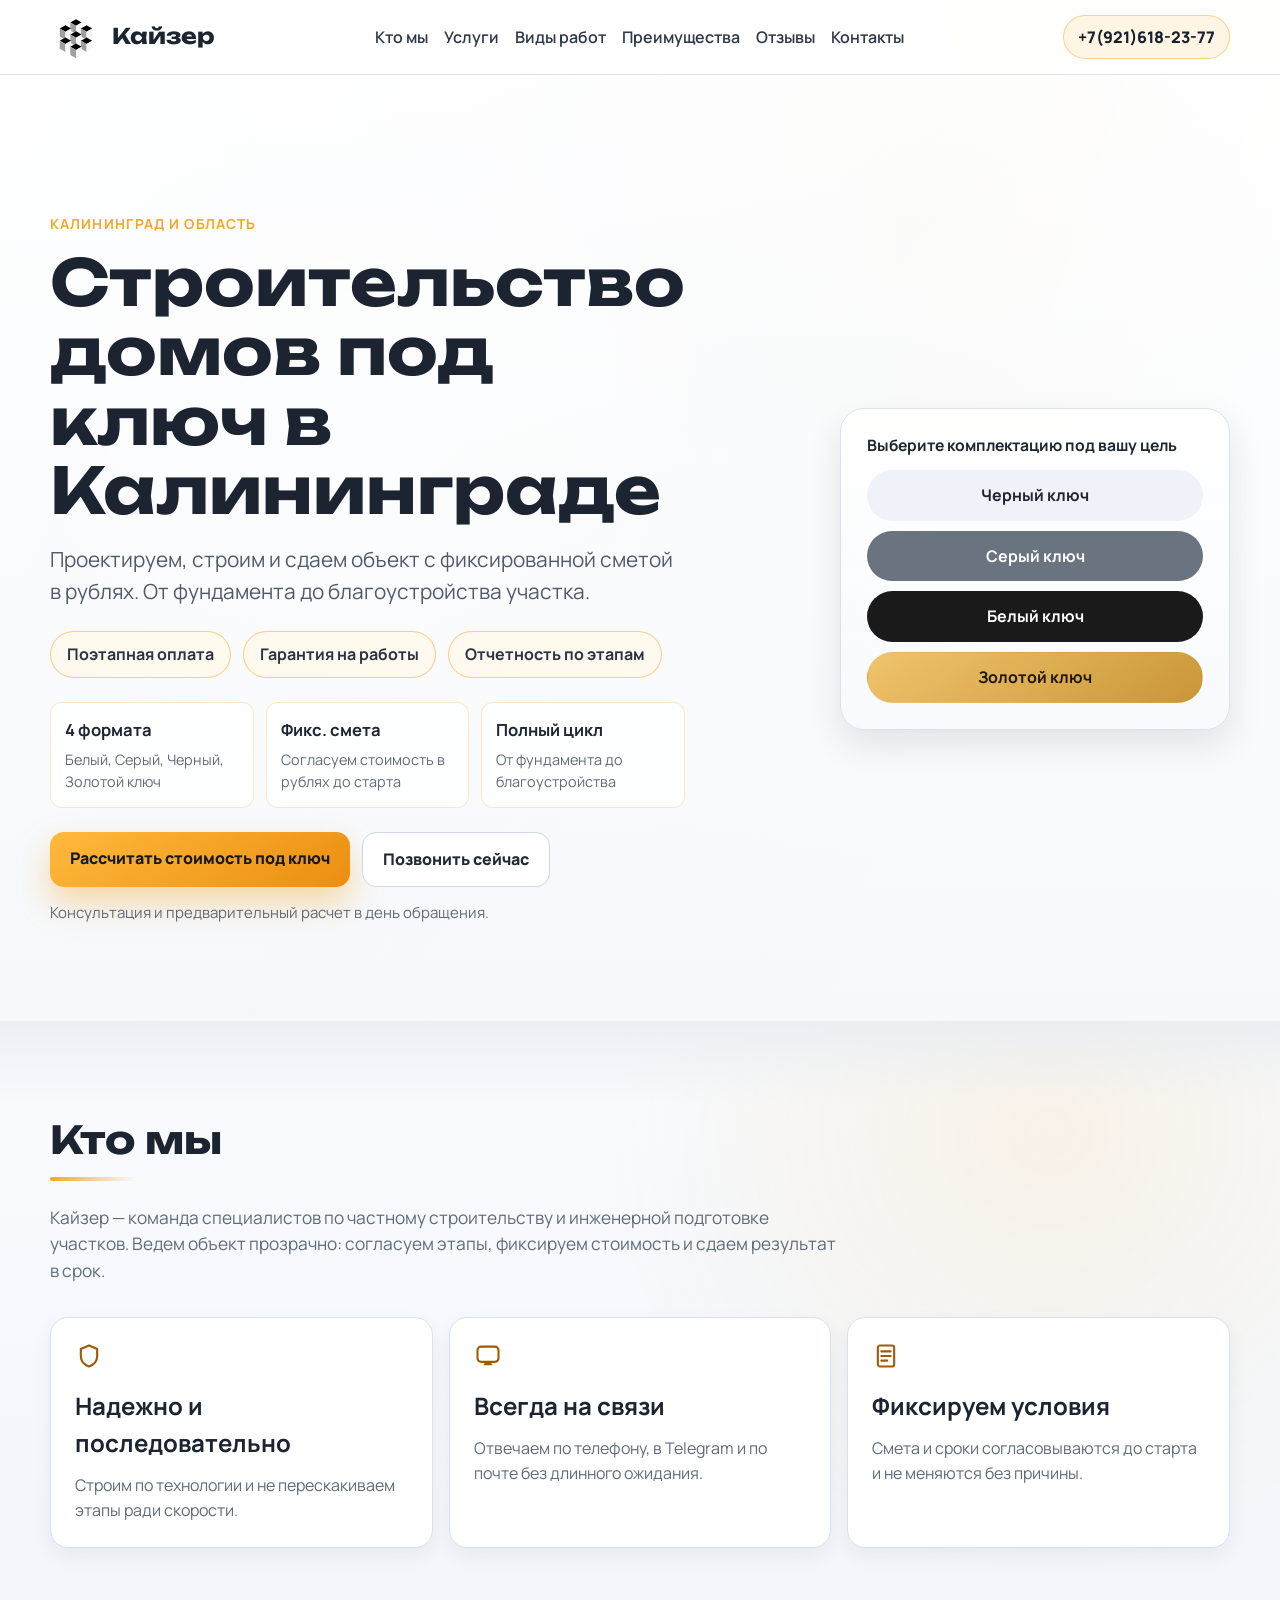
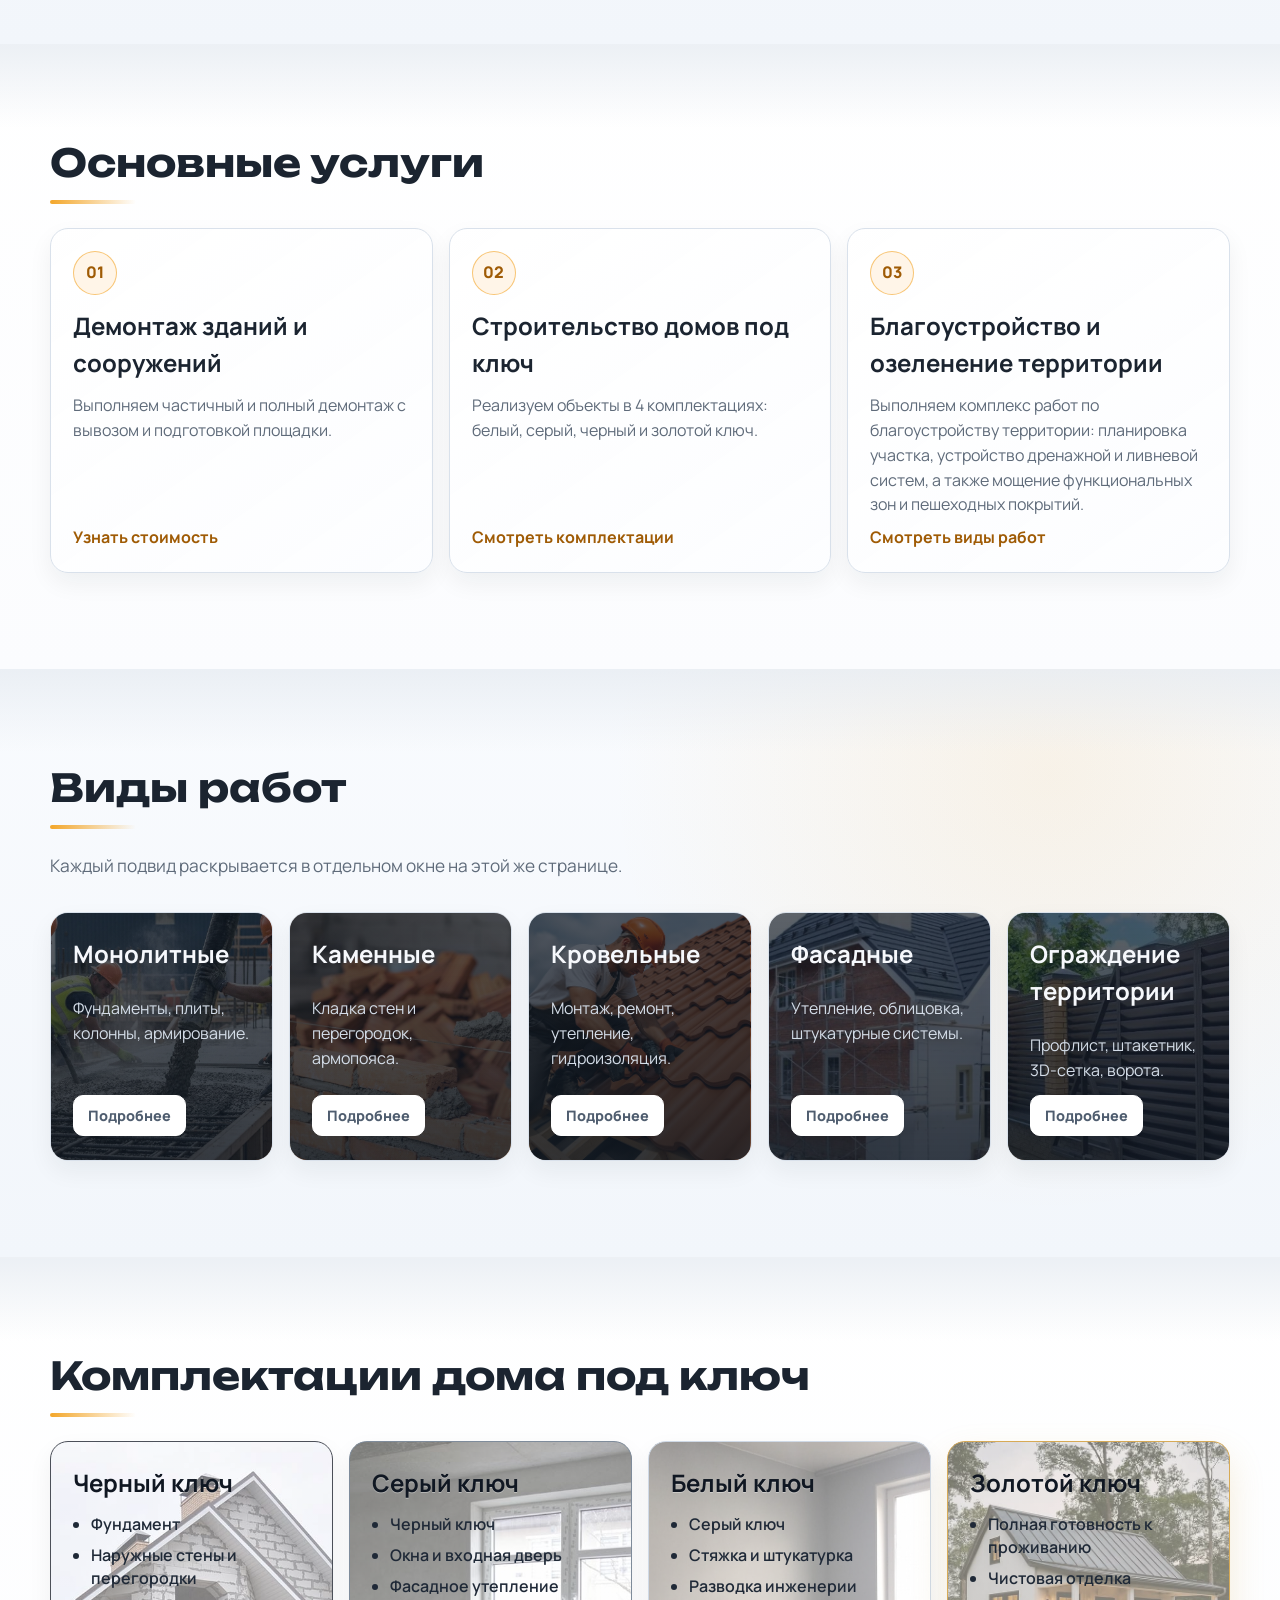
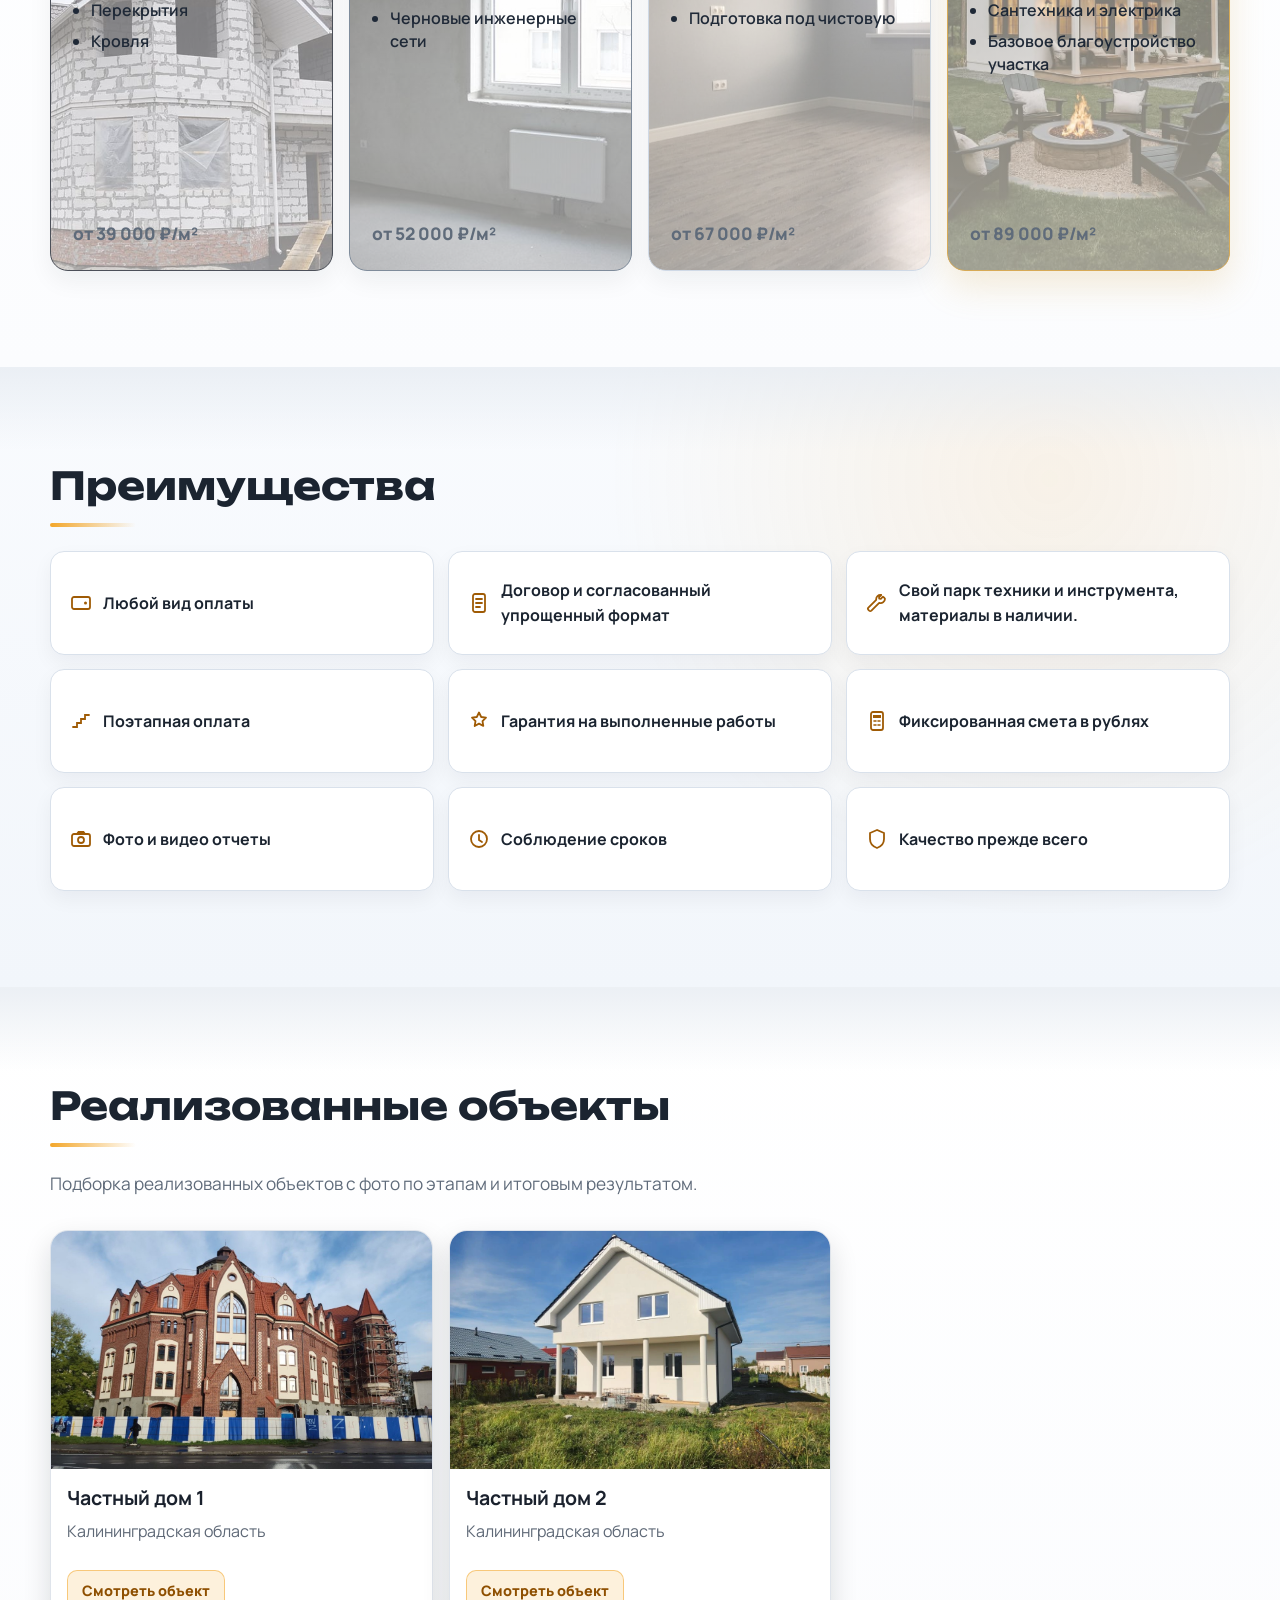
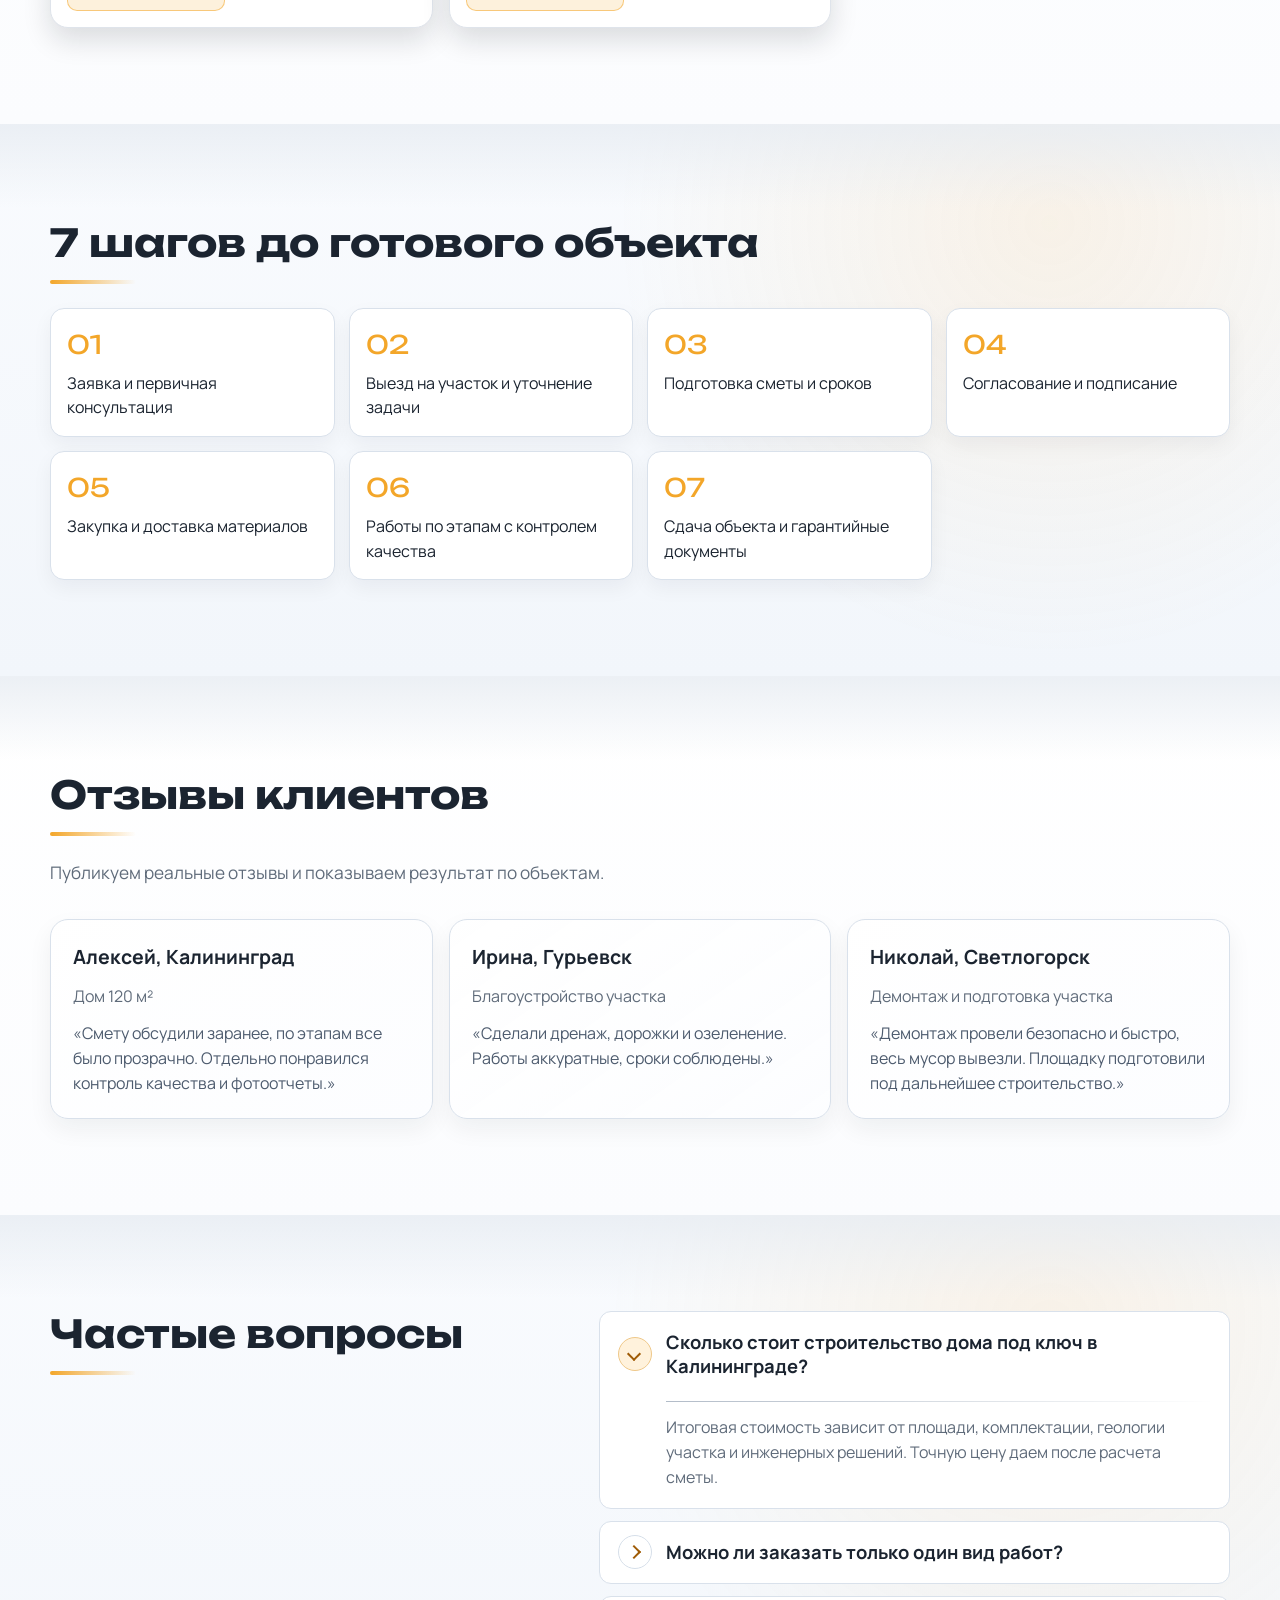
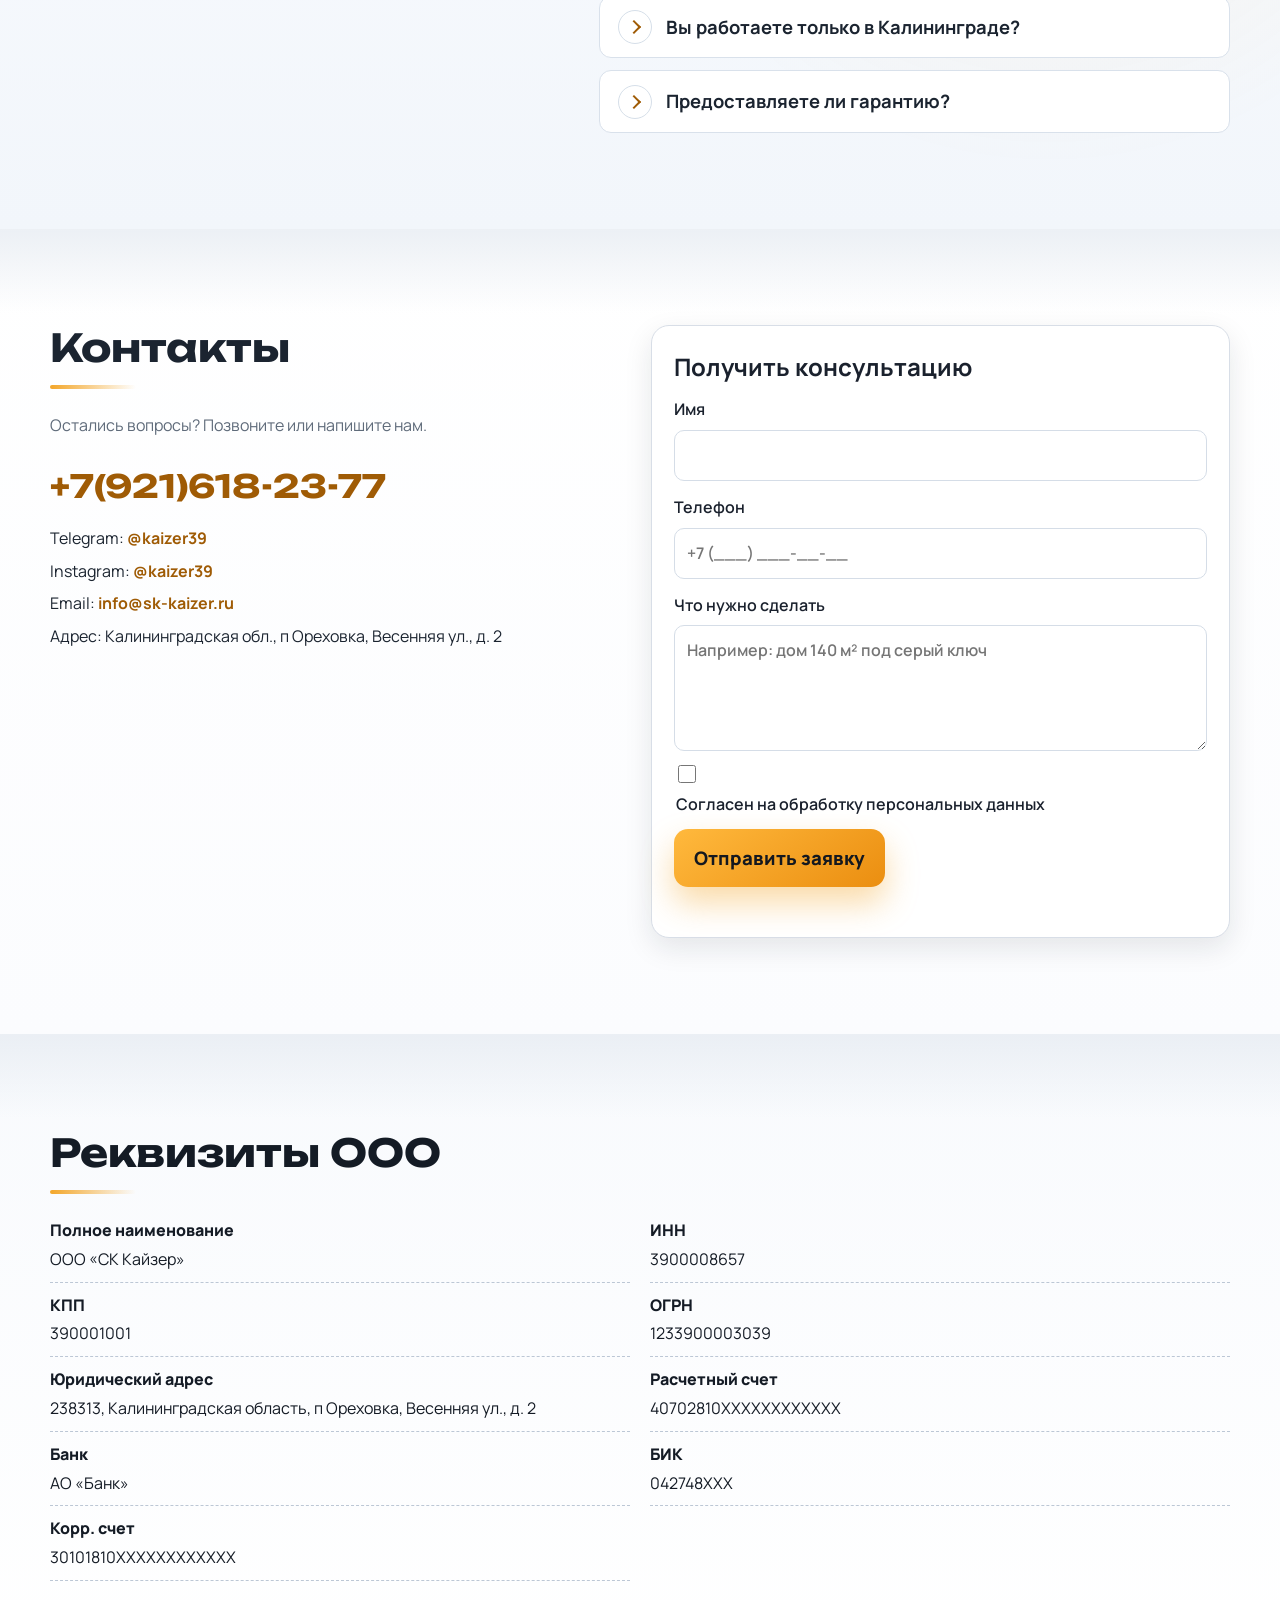
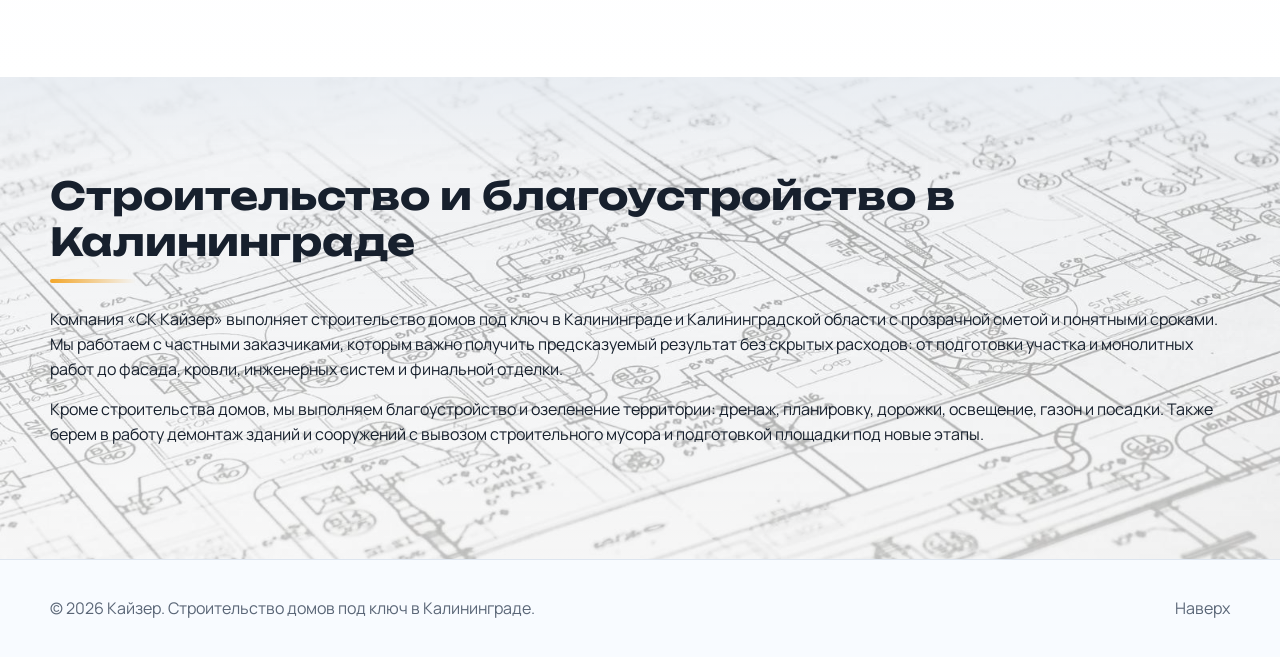
==== index.html @ fa73adfb "add yandex metric" ====
<!doctype html>
<html lang="ru">
  <head>
    <meta charset="UTF-8" />
    <meta name="viewport" content="width=device-width, initial-scale=1.0" />
    <title>Строительство домов под ключ в Калининграде | Кайзер</title>
    <meta
      name="description"
      content="Строим дома под ключ, выполняем благоустройство и демонтаж в Калининграде и области. Фиксированная смета, поэтапная оплата, гарантия."
    />
    <meta name="robots" content="index, follow" />
    <link rel="canonical" href="https://sk-kaizer.ru/" />
    <meta property="og:type" content="website" />
    <meta
      property="og:title"
      content="Строительство домов под ключ в Калининграде | Кайзер"
    />
    <meta
      property="og:description"
      content="Проектирование, строительство, благоустройство и демонтаж. Работаем по Калининграду и области."
    />
    <meta property="og:url" content="https://sk-kaizer.ru/" />
    <meta property="og:locale" content="ru_RU" />
    <meta name="theme-color" content="#101319" />

    <link rel="preconnect" href="https://fonts.googleapis.com" />
    <link rel="preconnect" href="https://fonts.gstatic.com" crossorigin />
    <link
      href="https://fonts.googleapis.com/css2?family=Manrope:wght@400;500;600;700;800&family=Unbounded:wght@500;700&display=swap"
      rel="stylesheet"
    />

    <link rel="stylesheet" href="styles.css" />

    <script type="application/ld+json">
      {
        "@context": "https://schema.org",
        "@type": "LocalBusiness",
        "name": "ООО \"СК Кайзер\"",
        "legalName": "ООО \"СК Кайзер\"",
        "taxID": "3900008657",
        "url": "https://sk-kaizer.ru/",
        "image": "https://sk-kaizer.ru/og-image.jpg",
        "telephone": "+79216182377",
        "email": "info@sk-kaizer.ru",
        "address": {
          "@type": "PostalAddress",
          "postalCode": "238313",
          "addressLocality": "п Ореховка",
          "addressRegion": "Калининградская область",
          "streetAddress": "Весенняя ул., д. 2",
          "addressCountry": "RU"
        },
        "areaServed": ["Калининград", "Калининградская область"],
        "priceRange": "₽₽",
        "sameAs": ["https://t.me/kaizer39", "https://instagram.com/kaizer39"]
      }
    </script>

    <script type="application/ld+json">
      {
        "@context": "https://schema.org",
        "@type": "Service",
        "serviceType": "Строительство домов под ключ",
        "provider": {
          "@type": "Organization",
          "name": "ООО \"СК Кайзер\""
        },
        "areaServed": "Калининград"
      }
    </script>

    <script type="application/ld+json">
      {
        "@context": "https://schema.org",
        "@type": "FAQPage",
        "mainEntity": [
          {
            "@type": "Question",
            "name": "Сколько стоит строительство дома под ключ в Калининграде?",
            "acceptedAnswer": {
              "@type": "Answer",
              "text": "Итоговая стоимость зависит от площади, комплектации, геологии участка и инженерных решений. Точную цену даем после расчета сметы."
            }
          },
          {
            "@type": "Question",
            "name": "Можно ли заказать только один вид работ?",
            "acceptedAnswer": {
              "@type": "Answer",
              "text": "Да, выполняем как комплексные, так и отдельные работы: кровля, фасад, монолит, кладка, заборы, благоустройство и демонтаж."
            }
          },
          {
            "@type": "Question",
            "name": "Вы работаете только в Калининграде?",
            "acceptedAnswer": {
              "@type": "Answer",
              "text": "Работаем по Калининграду и всей Калининградской области."
            }
          },
          {
            "@type": "Question",
            "name": "Какая форма оплаты доступна?",
            "acceptedAnswer": {
              "@type": "Answer",
              "text": "Доступна поэтапная оплата и разные способы расчета по согласованию."
            }
          }
        ]
      }
    </script>
    <!-- Yandex.Metrika counter -->
    <script type="text/javascript">
      (function (m, e, t, r, i, k, a) {
        m[i] =
          m[i] ||
          function () {
            (m[i].a = m[i].a || []).push(arguments);
          };
        m[i].l = 1 * new Date();
        for (var j = 0; j < document.scripts.length; j++) {
          if (document.scripts[j].src === r) {
            return;
          }
        }
        ((k = e.createElement(t)),
          (a = e.getElementsByTagName(t)[0]),
          (k.async = 1),
          (k.src = r),
          a.parentNode.insertBefore(k, a));
      })(
        window,
        document,
        "script",
        "https://mc.yandex.ru/metrika/tag.js?id=109624124",
        "ym",
      );

      ym(109624124, "init", {
        ssr: true,
        webvisor: true,
        clickmap: true,
        ecommerce: "dataLayer",
        referrer: document.referrer,
        url: location.href,
        accurateTrackBounce: true,
        trackLinks: true,
      });
    </script>
    <noscript
      ><div>
        <img
          src="https://mc.yandex.ru/watch/109624124"
          style="position: absolute; left: -9999px"
          alt=""
        /></div
    ></noscript>
    <!-- /Yandex.Metrika counter -->
  </head>
  <body data-metrika-id="XXXXXXXX">
    <div id="top"></div>
    <a class="skip-link" href="#main">Перейти к контенту</a>

    <header class="header">
      <div class="container header__inner">
        <a href="#hero" class="brand" aria-label="Кайзер">
          <img
            class="brand__logo"
            src="assets/logo-sk-kaizer.svg"
            alt="Логотип СК Кайзер"
            width="52"
            height="52"
          />
          <span class="brand__text">Кайзер</span>
        </a>

        <button
          class="menu-toggle"
          aria-expanded="false"
          aria-controls="main-menu"
        >
          Меню
        </button>

        <nav class="nav" id="main-menu" aria-label="Основная навигация">
          <a href="#about">Кто мы</a>
          <a href="#services">Услуги</a>
          <a href="#work-types">Виды работ</a>
          <a href="#benefits">Преимущества</a>
          <a href="#reviews">Отзывы</a>
          <a href="#contacts">Контакты</a>
        </nav>

        <a class="header__phone" href="tel:+79216182377">+7(921)618-23-77</a>
      </div>
    </header>

    <main id="main">
      <section class="hero section" id="hero">
        <div class="hero__overlay"></div>
        <div class="container hero__inner">
          <div class="hero__content">
            <p class="eyebrow">Калининград и область</p>
            <h1>Строительство домов под ключ в Калининграде</h1>
            <p class="hero__lead">
              Проектируем, строим и сдаем объект с фиксированной сметой в
              рублях. От фундамента до благоустройства участка.
            </p>
            <ul class="hero__badges">
              <li>Поэтапная оплата</li>
              <li>Гарантия на работы</li>
              <li>Отчетность по этапам</li>
            </ul>
            <div class="hero__metrics" aria-label="Ключевые преимущества">
              <article class="hero__metric">
                <strong>4 формата</strong>
                <span>Белый, Серый, Черный, Золотой ключ</span>
              </article>
              <article class="hero__metric">
                <strong>Фикс. смета</strong>
                <span>Согласуем стоимость в рублях до старта</span>
              </article>
              <article class="hero__metric">
                <strong>Полный цикл</strong>
                <span>От фундамента до благоустройства</span>
              </article>
            </div>
            <div class="hero__cta">
              <a class="btn btn--primary" href="#contacts"
                >Рассчитать стоимость под ключ</a
              >
              <a class="btn btn--ghost" href="tel:+79216182377"
                >Позвонить сейчас</a
              >
            </div>
            <p class="hero__promise">
              Консультация и предварительный расчет в день обращения.
            </p>
          </div>

          <aside class="keychain" aria-label="Комплектации под ключ">
            <p class="keychain__title">Выберите комплектацию под вашу цель</p>
            <div class="keychain__keys">
              <a class="key key--white" href="#packages">Черный ключ</a>
              <a class="key key--gray" href="#packages">Серый ключ</a>
              <a class="key key--black" href="#packages">Белый ключ</a>
              <a class="key key--gold" href="#packages">Золотой ключ</a>
            </div>
          </aside>
        </div>
      </section>

      <section class="section section--dark" id="about">
        <div class="container">
          <h2>Кто мы</h2>
          <p class="section__lead">
            Кайзер — команда специалистов по частному строительству и инженерной
            подготовке участков. Ведем объект прозрачно: согласуем этапы,
            фиксируем стоимость и сдаем результат в срок.
          </p>
          <div class="trust-grid">
            <article class="trust-card">
              <img
                class="trust-icon"
                src="assets/icon-shield.svg"
                alt=""
                width="28"
                height="28"
              />
              <h3>Надежно и последовательно</h3>
              <p>
                Строим по технологии и не перескакиваем этапы ради скорости.
              </p>
            </article>
            <article class="trust-card">
              <img
                class="trust-icon"
                src="assets/icon-chat.svg"
                alt=""
                width="28"
                height="28"
              />
              <h3>Всегда на связи</h3>
              <p>
                Отвечаем по телефону, в Telegram и по почте без длинного
                ожидания.
              </p>
            </article>
            <article class="trust-card">
              <img
                class="trust-icon"
                src="assets/icon-doc.svg"
                alt=""
                width="28"
                height="28"
              />
              <h3>Фиксируем условия</h3>
              <p>
                Смета и сроки согласовываются до старта и не меняются без
                причины.
              </p>
            </article>
          </div>
        </div>
      </section>

      <section class="section" id="services">
        <div class="container">
          <h2>Основные услуги</h2>
          <div class="cards cards--3">
            <article
              class="card card--service"
              data-href="#contacts"
              role="link"
              tabindex="0"
            >
              <a
                class="service-icon"
                href="#contacts"
                aria-label="Перейти в контакты"
              >
                <span>01</span>
              </a>
              <h3>Демонтаж зданий и сооружений</h3>
              <p>
                Выполняем частичный и полный демонтаж с вывозом и подготовкой
                площадки.
              </p>
              <a class="text-link" href="#contacts">Узнать стоимость</a>
            </article>
            <article
              class="card card--service"
              data-href="#packages"
              role="link"
              tabindex="0"
            >
              <a
                class="service-icon"
                href="#packages"
                aria-label="Перейти к комплектациям"
              >
                <span>02</span>
              </a>
              <h3>Строительство домов под ключ</h3>
              <p>
                Реализуем объекты в 4 комплектациях: белый, серый, черный и
                золотой ключ.
              </p>
              <a class="text-link" href="#packages">Смотреть комплектации</a>
            </article>
            <article
              class="card card--service"
              data-href="#work-types"
              role="link"
              tabindex="0"
            >
              <a
                class="service-icon"
                href="#work-types"
                aria-label="Перейти к видам работ"
              >
                <span>03</span>
              </a>
              <h3>Благоустройство и озеленение территории</h3>
              <p>
                Выполняем комплекс работ по благоустройству территории:
                планировка участка, устройство дренажной и ливневой систем, а
                также мощение функциональных зон и пешеходных покрытий.
              </p>
              <a class="text-link" href="#work-types">Смотреть виды работ</a>
            </article>
          </div>
        </div>
      </section>

      <section class="section section--dark" id="work-types">
        <div class="container">
          <h2>Виды работ</h2>
          <p class="section__lead">
            Каждый подвид раскрывается в отдельном окне на этой же странице.
          </p>

          <div class="cards cards--5">
            <article
              class="card card--work card--work-monolith"
              data-modal-target="modal-monolith"
              role="button"
              tabindex="0"
            >
              <h3>Монолитные</h3>
              <p>Фундаменты, плиты, колонны, армирование.</p>
              <button class="btn btn--small">Подробнее</button>
            </article>

            <article
              class="card card--work card--work-masonry"
              data-modal-target="modal-masonry"
              role="button"
              tabindex="0"
            >
              <h3>Каменные</h3>
              <p>Кладка стен и перегородок, армопояса.</p>
              <button class="btn btn--small">Подробнее</button>
            </article>

            <article
              class="card card--work card--work-roof"
              data-modal-target="modal-roof"
              role="button"
              tabindex="0"
            >
              <h3>Кровельные</h3>
              <p>Монтаж, ремонт, утепление, гидроизоляция.</p>
              <button class="btn btn--small">Подробнее</button>
            </article>

            <article
              class="card card--work card--work-facade"
              data-modal-target="modal-facade"
              role="button"
              tabindex="0"
            >
              <h3>Фасадные</h3>
              <p>Утепление, облицовка, штукатурные системы.</p>
              <button class="btn btn--small">Подробнее</button>
            </article>

            <article
              class="card card--work card--work-fences"
              data-modal-target="modal-fences"
              role="button"
              tabindex="0"
            >
              <h3>Ограждение территории</h3>
              <p>Профлист, штакетник, 3D-сетка, ворота.</p>
              <button class="btn btn--small">Подробнее</button>
            </article>
          </div>
        </div>
      </section>

      <section class="section" id="packages">
        <div class="container">
          <h2>Комплектации дома под ключ</h2>
          <div class="cards cards--4">
            <article class="card package package--black" id="package-black">
              <h3>Черный ключ</h3>
              <ul>
                <li>Фундамент</li>
                <li>Наружные стены и перегородки</li>
                <li>Перекрытия</li>
                <li>Кровля</li>
              </ul>
              <p class="price">от 39 000 ₽/м²</p>
            </article>

            <article class="card package package--gray" id="package-gray">
              <h3>Серый ключ</h3>
              <ul>
                <li>Черный ключ</li>
                <li>Окна и входная дверь</li>
                <li>Фасадное утепление</li>
                <li>Черновые инженерные сети</li>
              </ul>
              <p class="price">от 52 000 ₽/м²</p>
            </article>

            <article class="card package package--white" id="package-white">
              <h3>Белый ключ</h3>
              <ul>
                <li>Серый ключ</li>
                <li>Стяжка и штукатурка</li>
                <li>Разводка инженерии</li>
                <li>Подготовка под чистовую</li>
              </ul>
              <p class="price">от 67 000 ₽/м²</p>
            </article>

            <article class="card package package--gold" id="package-gold">
              <h3>Золотой ключ</h3>
              <ul>
                <li>Полная готовность к проживанию</li>
                <li>Чистовая отделка</li>
                <li>Сантехника и электрика</li>
                <li>Базовое благоустройство участка</li>
              </ul>
              <p class="price">от 89 000 ₽/м²</p>
            </article>
          </div>
        </div>
      </section>

      <section class="section section--dark" id="benefits">
        <div class="container">
          <h2>Преимущества</h2>
          <div class="benefits-grid">
            <article class="benefit benefit--lg">
              <img
                class="benefit__icon"
                src="assets/icon-wallet.svg"
                alt=""
                width="24"
                height="24"
              />
              <span>Любой вид оплаты</span>
            </article>
            <article class="benefit benefit--md">
              <img
                class="benefit__icon"
                src="assets/icon-contract.svg"
                alt=""
                width="24"
                height="24"
              />
              <span>Договор и согласованный упрощенный формат</span>
            </article>
            <article class="benefit">
              <img
                class="benefit__icon"
                src="assets/icon-tools.svg"
                alt=""
                width="24"
                height="24"
              />
              <span>Свой парк техники и инструмента, материалы в наличии.</span>
            </article>
            <article class="benefit">
              <img
                class="benefit__icon"
                src="assets/icon-steps.svg"
                alt=""
                width="24"
                height="24"
              />
              <span>Поэтапная оплата</span>
            </article>
            <article class="benefit benefit--lg">
              <img
                class="benefit__icon"
                src="assets/icon-quality.svg"
                alt=""
                width="24"
                height="24"
              />
              <span>Гарантия на выполненные работы</span>
            </article>
            <article class="benefit benefit--md">
              <img
                class="benefit__icon"
                src="assets/icon-calc.svg"
                alt=""
                width="24"
                height="24"
              />
              <span>Фиксированная смета в рублях</span>
            </article>
            <article class="benefit">
              <img
                class="benefit__icon"
                src="assets/icon-camera.svg"
                alt=""
                width="24"
                height="24"
              />
              <span>Фото и видео отчеты</span>
            </article>
            <article class="benefit">
              <img
                class="benefit__icon"
                src="assets/icon-clock.svg"
                alt=""
                width="24"
                height="24"
              />
              <span>Соблюдение сроков</span>
            </article>
            <article class="benefit">
              <img
                class="benefit__icon"
                src="assets/icon-shield.svg"
                alt=""
                width="24"
                height="24"
              />
              <span>Качество прежде всего</span>
            </article>
          </div>
        </div>
      </section>

      <section class="section" id="portfolio">
        <div class="container">
          <h2>Реализованные объекты</h2>
          <p class="section__lead">
            Подборка реализованных объектов с фото по этапам и итоговым
            результатом.
          </p>
          <div class="portfolio-grid" id="portfolio-list">
            <article
              class="portfolio-card"
              role="button"
              tabindex="0"
              data-project-id="1"
              data-modal-target="modal-project"
              aria-label="Открыть объект Частный дом 1"
            >
              <img
                class="portfolio-card__img"
                src="assets/photos/examples/1/main.jpg"
                alt="Частный дом 1, главное фото"
                loading="lazy"
              />
              <h3>Частный дом 1</h3>
              <p>Калининградская область</p>
              <button
                class="btn btn--small"
                type="button"
                data-modal-target="modal-project"
              >
                Смотреть объект
              </button>
            </article>
            <article
              class="portfolio-card"
              role="button"
              tabindex="0"
              data-project-id="2"
              data-modal-target="modal-project"
              aria-label="Открыть объект Частный дом 2"
            >
              <img
                class="portfolio-card__img"
                src="assets/photos/examples/2/main.jpg"
                alt="Частный дом 2, главное фото"
                loading="lazy"
              />
              <h3>Частный дом 2</h3>
              <p>Калининградская область</p>
              <button
                class="btn btn--small"
                type="button"
                data-modal-target="modal-project"
              >
                Смотреть объект
              </button>
            </article>
          </div>
        </div>
      </section>

      <section class="section section--dark" id="steps">
        <div class="container">
          <h2>7 шагов до готового объекта</h2>
          <div class="steps-grid">
            <article>
              <span>01</span>
              <p>Заявка и первичная консультация</p>
            </article>
            <article>
              <span>02</span>
              <p>Выезд на участок и уточнение задачи</p>
            </article>
            <article>
              <span>03</span>
              <p>Подготовка сметы и сроков</p>
            </article>
            <article>
              <span>04</span>
              <p>Согласование и подписание</p>
            </article>
            <article>
              <span>05</span>
              <p>Закупка и доставка материалов</p>
            </article>
            <article>
              <span>06</span>
              <p>Работы по этапам с контролем качества</p>
            </article>
            <article>
              <span>07</span>
              <p>Сдача объекта и гарантийные документы</p>
            </article>
          </div>
        </div>
      </section>

      <section class="section" id="reviews">
        <div class="container">
          <h2>Отзывы клиентов</h2>
          <p class="section__lead">
            Публикуем реальные отзывы и показываем результат по объектам.
          </p>
          <div class="cards cards--3">
            <article class="card review">
              <h3>Алексей, Калининград</h3>
              <p>Дом 120 м²</p>
              <p>
                «Смету обсудили заранее, по этапам все было прозрачно. Отдельно
                понравился контроль качества и фотоотчеты.»
              </p>
            </article>
            <article class="card review">
              <h3>Ирина, Гурьевск</h3>
              <p>Благоустройство участка</p>
              <p>
                «Сделали дренаж, дорожки и озеленение. Работы аккуратные, сроки
                соблюдены.»
              </p>
            </article>
            <article class="card review">
              <h3>Николай, Светлогорск</h3>
              <p>Демонтаж и подготовка участка</p>
              <p>
                «Демонтаж провели безопасно и быстро, весь мусор вывезли.
                Площадку подготовили под дальнейшее строительство.»
              </p>
            </article>
          </div>
        </div>
      </section>

      <section class="section section--dark" id="faq">
        <div class="container faq">
          <h2>Частые вопросы</h2>
          <div class="faq__list">
            <article class="faq-item is-open">
              <button class="faq-item__question" aria-expanded="true">
                Сколько стоит строительство дома под ключ в Калининграде?
              </button>
              <div class="faq-item__answer">
                Итоговая стоимость зависит от площади, комплектации, геологии
                участка и инженерных решений. Точную цену даем после расчета
                сметы.
              </div>
            </article>
            <article class="faq-item">
              <button class="faq-item__question" aria-expanded="false">
                Можно ли заказать только один вид работ?
              </button>
              <div class="faq-item__answer">
                Да, выполняем как комплексные, так и отдельные работы: кровля,
                фасад, монолит, кладка, заборы, благоустройство и демонтаж.
              </div>
            </article>
            <article class="faq-item">
              <button class="faq-item__question" aria-expanded="false">
                Вы работаете только в Калининграде?
              </button>
              <div class="faq-item__answer">
                Работаем по Калининграду и всей Калининградской области.
              </div>
            </article>
            <article class="faq-item">
              <button class="faq-item__question" aria-expanded="false">
                Предоставляете ли гарантию?
              </button>
              <div class="faq-item__answer">
                Да, гарантийные обязательства фиксируются в документах.
              </div>
            </article>
          </div>
        </div>
      </section>

      <section class="section" id="contacts">
        <div class="container contacts">
          <div class="contacts__details">
            <h2>Контакты</h2>
            <p class="contacts__lead">
              Остались вопросы? Позвоните или напишите нам.
            </p>
            <a class="contacts__main-phone" href="tel:+79216182377"
              >+7(921)618-23-77</a
            >
            <ul>
              <li>Telegram: <a href="https://t.me/kaizer39">@kaizer39</a></li>
              <li>
                Instagram:
                <a href="https://instagram.com/kaizer39">@kaizer39</a>
              </li>
              <li>
                Email: <a href="mailto:info@sk-kaizer.ru">info@sk-kaizer.ru</a>
              </li>
              <li>
                Адрес: Калининградская обл., п Ореховка, Весенняя ул., д. 2
              </li>
            </ul>
          </div>

          <form
            class="contacts__form"
            action="https://formsubmit.co/ajax/ivityavelichkevich@gmail.com"
            method="POST"
          >
            <h3>Получить консультацию</h3>
            <input
              type="hidden"
              name="_subject"
              value="Новая заявка с сайта СК Кайзер"
            />
            <input
              type="text"
              name="_honey"
              tabindex="-1"
              autocomplete="off"
              hidden
            />
            <input type="hidden" name="_captcha" value="false" />
            <label>
              Имя
              <input type="text" name="name" required />
            </label>
            <label>
              Телефон
              <input
                type="tel"
                name="phone"
                placeholder="+7 (___) ___-__-__"
                required
              />
            </label>
            <label>
              Что нужно сделать
              <textarea
                name="message"
                rows="4"
                placeholder="Например: дом 140 м² под серый ключ"
              ></textarea>
            </label>
            <label class="checkbox">
              <input type="checkbox" required />
              <span>Согласен на обработку персональных данных</span>
            </label>
            <button class="btn btn--primary" type="submit">
              Отправить заявку
            </button>
            <p class="contacts__form-status" aria-live="polite"></p>
          </form>
        </div>
      </section>

      <section class="section section--soft" id="requisites">
        <div class="container">
          <h2>Реквизиты ООО</h2>
          <dl class="requisites">
            <div>
              <dt>Полное наименование</dt>
              <dd>ООО «СК Кайзер»</dd>
            </div>
            <div>
              <dt>ИНН</dt>
              <dd>3900008657</dd>
            </div>
            <div>
              <dt>КПП</dt>
              <dd>390001001</dd>
            </div>
            <div>
              <dt>ОГРН</dt>
              <dd>1233900003039</dd>
            </div>
            <div>
              <dt>Юридический адрес</dt>
              <dd>
                238313, Калининградская область, п Ореховка, Весенняя ул., д. 2
              </dd>
            </div>
            <div>
              <dt>Расчетный счет</dt>
              <dd>40702810XXXXXXXXXXXX</dd>
            </div>
            <div>
              <dt>Банк</dt>
              <dd>АО «Банк»</dd>
            </div>
            <div>
              <dt>БИК</dt>
              <dd>042748XXX</dd>
            </div>
            <div>
              <dt>Корр. счет</dt>
              <dd>30101810XXXXXXXXXXXX</dd>
            </div>
          </dl>
        </div>
      </section>

      <section class="section section--seo">
        <div class="container">
          <h2>Строительство и благоустройство в Калининграде</h2>
          <p>
            Компания «СК Кайзер» выполняет строительство домов под ключ в
            Калининграде и Калининградской области с прозрачной сметой и
            понятными сроками. Мы работаем с частными заказчиками, которым важно
            получить предсказуемый результат без скрытых расходов: от подготовки
            участка и монолитных работ до фасада, кровли, инженерных систем и
            финальной отделки.
          </p>
          <p>
            Кроме строительства домов, мы выполняем благоустройство и озеленение
            территории: дренаж, планировку, дорожки, освещение, газон и посадки.
            Также берем в работу демонтаж зданий и сооружений с вывозом
            строительного мусора и подготовкой площадки под новые этапы.
          </p>
        </div>
      </section>
    </main>

    <footer class="footer">
      <div class="container footer__inner">
        <p>© 2026 Кайзер. Строительство домов под ключ в Калининграде.</p>
        <a href="#top">Наверх</a>
      </div>
    </footer>

    <div
      class="modal modal--project"
      id="modal-project"
      role="dialog"
      aria-modal="true"
      aria-labelledby="modal-project-title"
      hidden
    >
      <div class="modal__panel modal__panel--project">
        <button class="modal__close" aria-label="Закрыть">×</button>
        <div class="project-modal">
          <div class="project-modal__head">
            <h3 id="modal-project-title">Частный дом 1</h3>
            <p id="modal-project-location">Калининградская область</p>
          </div>
          <dl class="project-modal__facts" id="modal-project-facts"></dl>
          <p
            class="project-modal__description"
            id="modal-project-description"
          ></p>
          <div class="project-modal__hero-wrap">
            <img
              class="project-modal__hero"
              id="modal-project-hero"
              src=""
              alt=""
              loading="lazy"
            />
          </div>
          <div
            class="project-modal__gallery"
            id="modal-project-gallery"
            aria-label="Фотогалерея объекта"
          ></div>
        </div>
      </div>
    </div>

    <div
      class="modal modal--work"
      id="modal-roof"
      role="dialog"
      aria-modal="true"
      aria-labelledby="modal-roof-title"
      hidden
    >
      <div class="modal__panel">
        <button class="modal__close" aria-label="Закрыть">×</button>
        <h3 id="modal-roof-title">Кровельные работы</h3>
        <p class="modal__intro">
          Выполняем полный цикл кровельных работ с расчетом и контролем узлов.
        </p>
        <ul class="modal__list">
          <li>Расчет конструкции и узлов примыканий</li>
          <li>Монтаж стропильной системы</li>
          <li>Паро- и гидроизоляция</li>
          <li>Утепление кровли</li>
          <li>Монтаж покрытия и водосточной системы</li>
          <li>Ремонт и локальное восстановление</li>
        </ul>
      </div>
    </div>

    <div
      class="modal modal--work"
      id="modal-facade"
      role="dialog"
      aria-modal="true"
      aria-labelledby="modal-facade-title"
      hidden
    >
      <div class="modal__panel">
        <button class="modal__close" aria-label="Закрыть">×</button>
        <h3 id="modal-facade-title">Фасадные работы</h3>
        <p class="modal__intro">
          Формируем долговечный фасадный контур с утеплением и защитой от влаги.
        </p>
        <ul class="modal__list">
          <li>Подготовка основания</li>
          <li>Монтаж утеплителя и армирующего слоя</li>
          <li>Декоративная штукатурка или облицовка</li>
          <li>Устройство откосов и доборных элементов</li>
          <li>Покраска и финишная защита</li>
        </ul>
      </div>
    </div>

    <div
      class="modal modal--work"
      id="modal-monolith"
      role="dialog"
      aria-modal="true"
      aria-labelledby="modal-monolith-title"
      hidden
    >
      <div class="modal__panel">
        <button class="modal__close" aria-label="Закрыть">×</button>
        <h3 id="modal-monolith-title">Монолитные работы</h3>
        <p class="modal__intro">
          Ведем монолитные этапы по проекту с акцентом на геометрию и прочность.
        </p>
        <ul class="modal__list">
          <li>Разметка и геодезическая подготовка</li>
          <li>Устройство опалубки</li>
          <li>Армирование по проекту</li>
          <li>Бетонирование и контроль прочности</li>
          <li>Фундаменты, плиты, колонны, лестницы</li>
        </ul>
      </div>
    </div>

    <div
      class="modal modal--work"
      id="modal-masonry"
      role="dialog"
      aria-modal="true"
      aria-labelledby="modal-masonry-title"
      hidden
    >
      <div class="modal__panel">
        <button class="modal__close" aria-label="Закрыть">×</button>
        <h3 id="modal-masonry-title">Каменные работы</h3>
        <p class="modal__intro">
          Кладка наружных и внутренних конструкций с контролем каждой плоскости.
        </p>
        <ul class="modal__list">
          <li>Кладка несущих наружных стен</li>
          <li>Кладка внутренних перегородок</li>
          <li>Газоблок, керамический блок, кирпич</li>
          <li>Армирование швов, армопояса, перемычки</li>
          <li>Контроль геометрии и перевязки</li>
        </ul>
      </div>
    </div>

    <div
      class="modal modal--work"
      id="modal-fences"
      role="dialog"
      aria-modal="true"
      aria-labelledby="modal-fences-title"
      hidden
    >
      <div class="modal__panel">
        <button class="modal__close" aria-label="Закрыть">×</button>
        <h3 id="modal-fences-title">Заборы и ограждения</h3>
        <p class="modal__intro">
          Делаем надежные ограждения участка с подготовкой основания и
          фурнитуры.
        </p>
        <ul class="modal__list">
          <li>Установка столбов и основания</li>
          <li>Монтаж секций: профлист, штакетник, 3D-сетка</li>
          <li>Кирпичные столбы и декоративные элементы</li>
          <li>Откатные/распашные ворота, калитка</li>
          <li>Подключение автоматики (опционально)</li>
        </ul>
      </div>
    </div>

    <script src="script.js" defer></script>

    <!-- Замените XXXXXXXX на ID счетчика -->
    <!--
    <script type="text/javascript">
      (function(m,e,t,r,i,k,a){
        m[i]=m[i]||function(){(m[i].a=m[i].a||[]).push(arguments)};
        m[i].l=1*new Date();
        for (var j = 0; j < document.scripts.length; j++) {if (document.scripts[j].src === r) { return; }}
        k=e.createElement(t),a=e.getElementsByTagName(t)[0],k.async=1,k.src=r,a.parentNode.insertBefore(k,a)
      })(window, document, "script", "https://mc.yandex.ru/metrika/tag.js", "ym");

      ym(XXXXXXXX, "init", {
        clickmap:true,
        trackLinks:true,
        accurateTrackBounce:true,
        webvisor:true
      });
    </script>
    <noscript><div><img src="https://mc.yandex.ru/watch/XXXXXXXX" style="position:absolute; left:-9999px;" alt="" /></div></noscript>
    -->
  </body>
</html>
---- styles.css ----
:root {
  --bg-dark: #ffffff;
  --bg-mid: #f8fafc;
  --bg-panel: #ffffff;
  --bg-soft: #f7f9fc;
  --bg-seo: #f9fbfd;
  --text-main: #1b2430;
  --text-dark: #141b25;
  --text-muted: #5f6b7a;
  --accent-green: #f3a629;
  --accent-gold: #d7aa56;
  --accent-success: #2ab56f;
  --border: #d9e1eb;
  --radius-lg: 18px;
  --radius-md: 14px;
  --radius-sm: 10px;
  --container: 1180px;
  --shadow: 0 14px 34px rgba(17, 28, 40, 0.1);
}

* {
  box-sizing: border-box;
}

html {
  scroll-behavior: smooth;
}

body {
  margin: 0;
  font-family: "Manrope", sans-serif;
  color: var(--text-main);
  background: #ffffff;
  line-height: 1.55;
}

body::before {
  content: "";
  position: fixed;
  inset: 0;
  pointer-events: none;
  background: radial-gradient(circle at 95% 0%, rgba(243, 166, 41, 0.07), transparent 35%);
  z-index: -1;
}

img {
  max-width: 100%;
}

a {
  color: inherit;
  text-decoration: none;
}

.skip-link {
  position: absolute;
  left: -9999px;
  top: 10px;
  background: #fff;
  color: #000;
  padding: 8px 14px;
  border-radius: 8px;
  z-index: 3000;
}

.skip-link:focus {
  left: 10px;
}

.container {
  width: min(var(--container), calc(100% - 2rem));
  margin-inline: auto;
}

.section {
  position: relative;
  isolation: isolate;
  overflow: hidden;
  padding: 96px 0;
  background: linear-gradient(180deg, #ffffff 0%, #fbfcfe 100%);
}

.section .container {
  position: relative;
  z-index: 2;
}

.section + .section::before {
  content: "";
  position: absolute;
  left: 0;
  right: 0;
  top: -86px;
  height: 170px;
  background: linear-gradient(to bottom, rgba(231, 236, 242, 0) 0%, rgba(231, 236, 242, 0.78) 52%, rgba(231, 236, 242, 0) 100%);
  pointer-events: none;
  z-index: 1;
}

.section--dark {
  background:
    radial-gradient(circle at 82% 18%, rgba(243, 166, 41, 0.1), transparent 38%),
    linear-gradient(180deg, #f9fbfe 0%, #f2f6fb 100%);
}

.section--soft {
  background: linear-gradient(180deg, #f8fafd 0%, #ffffff 100%);
  color: var(--text-dark);
}

.section--seo {
  background: linear-gradient(180deg, #f4f7fb 0%, #ffffff 100%);
  color: #17202d;
}

#packages {
  scroll-margin-top: 104px;
}

.section--soft + .section::before,
.section--seo + .section::before {
  background: linear-gradient(to bottom, rgba(231, 236, 242, 0) 0%, rgba(231, 236, 242, 0.72) 52%, rgba(231, 236, 242, 0) 100%);
}

.section h2 {
  margin: 0 0 24px;
  font-family: "Unbounded", sans-serif;
  font-size: clamp(1.85rem, 3vw, 2.7rem);
  line-height: 1.2;
}

.section h2::after {
  content: "";
  display: block;
  width: 86px;
  height: 4px;
  margin-top: 14px;
  border-radius: 999px;
  background: linear-gradient(90deg, var(--accent-green), rgba(243, 166, 41, 0));
}

.section h3 {
  margin: 0 0 12px;
  font-size: 1.5rem;
}

.section__lead {
  max-width: 790px;
  margin: 0 0 32px;
  color: var(--text-muted);
  font-size: 1.08rem;
}

.eyebrow {
  margin: 0 0 14px;
  color: var(--accent-green);
  text-transform: uppercase;
  letter-spacing: 0.08em;
  font-weight: 700;
  font-size: 0.86rem;
}

.header {
  position: sticky;
  top: 0;
  z-index: 1000;
  backdrop-filter: blur(8px);
  background: rgba(255, 255, 255, 0.88);
  border-bottom: 1px solid rgba(160, 174, 192, 0.35);
}

.header__inner {
  min-height: 74px;
  display: grid;
  grid-template-columns: auto 1fr auto;
  align-items: center;
  gap: 22px;
}

.brand {
  display: inline-flex;
  align-items: center;
  gap: 10px;
  font-family: "Unbounded", sans-serif;
  font-weight: 700;
}

.brand__mark {
  width: 34px;
  height: 34px;
  border-radius: 50%;
  display: grid;
  place-items: center;
  background: linear-gradient(140deg, var(--accent-green), #d17d13);
  color: #101316;
  font-weight: 800;
}

.brand__logo {
  width: 52px;
  height: 52px;
  object-fit: contain;
  display: block;
}

.brand__text {
  font-size: 1.35rem;
  line-height: 1;
}

.nav {
  display: flex;
  justify-content: center;
  flex-wrap: wrap;
  gap: 16px;
}

.nav a {
  font-weight: 600;
  color: #2c3747;
}

.nav a:hover,
.nav a:focus-visible {
  color: #101722;
}

.header__phone {
  justify-self: end;
  font-weight: 800;
  color: #18202b;
  white-space: nowrap;
  padding: 9px 14px;
  border-radius: 999px;
  border: 1px solid rgba(243, 166, 41, 0.45);
  background: rgba(255, 236, 204, 0.52);
}

.menu-toggle {
  display: none;
  border: 1px solid var(--border);
  background: transparent;
  color: #202937;
  border-radius: 10px;
  padding: 10px 12px;
  font-weight: 700;
}

.hero {
  position: relative;
  padding-top: 138px;
  min-height: 760px;
  background:
    linear-gradient(108deg, rgba(255, 255, 255, 0.62), rgba(255, 255, 255, 0.42) 58%, rgba(255, 255, 255, 0.68)),
    url("assets/photos/hero/main-hero.jpg") center / cover no-repeat,
    linear-gradient(108deg, rgba(255, 255, 255, 0.92), rgba(255, 255, 255, 0.78) 60%, rgba(255, 255, 255, 0.95)),
    radial-gradient(circle at 78% 18%, rgba(243, 166, 41, 0.18), transparent 33%),
    linear-gradient(126deg, #eef3f8 0%, #e9eff5 34%, #f3f7fb 58%, #ffffff 100%);
}

.hero__overlay {
  position: absolute;
  inset: 0;
  background:
    radial-gradient(circle at 28% 32%, rgba(255, 255, 255, 0.32), transparent 48%),
    linear-gradient(180deg, rgba(255, 255, 255, 0), rgba(243, 246, 250, 0.75));
}

.hero__inner {
  position: relative;
  display: grid;
  grid-template-columns: 1.2fr 1fr;
  gap: 34px;
  align-items: center;
}

.hero__content {
  max-width: 780px;
}

.hero h1 {
  margin: 0 0 18px;
  font-family: "Unbounded", sans-serif;
  font-weight: 700;
  font-size: clamp(2rem, 5vw, 4rem);
  line-height: 1.08;
}

.hero__lead {
  margin: 0;
  max-width: 680px;
  font-size: clamp(1.04rem, 1.7vw, 1.3rem);
  color: #4f5b6c;
}

.hero__badges {
  list-style: none;
  padding: 0;
  margin: 24px 0 0;
  display: flex;
  flex-wrap: wrap;
  gap: 12px;
}

.hero__badges li {
  border: 1px solid rgba(243, 166, 41, 0.52);
  border-radius: 999px;
  padding: 10px 16px;
  font-weight: 700;
  font-size: 1rem;
  color: #293343;
  background: rgba(255, 248, 235, 0.85);
}

.hero__metrics {
  margin-top: 24px;
  display: grid;
  grid-template-columns: repeat(3, minmax(0, 1fr));
  gap: 12px;
}

.hero__metric {
  border: 1px solid rgba(243, 166, 41, 0.26);
  border-radius: 12px;
  padding: 14px 14px;
  background: rgba(255, 255, 255, 0.86);
}

.hero__metric strong {
  display: block;
  font-size: 1.04rem;
  color: #1d2632;
}

.hero__metric span {
  display: block;
  margin-top: 6px;
  font-size: 0.9rem;
  color: #5f6b7a;
}

.hero__cta {
  margin-top: 24px;
  display: flex;
  flex-wrap: wrap;
  gap: 12px;
}

.hero__promise {
  margin: 14px 0 0;
  color: #5e6a79;
  font-size: 0.94rem;
}

.btn {
  border: 0;
  border-radius: var(--radius-md);
  padding: 14px 20px;
  font-weight: 800;
  cursor: pointer;
  transition: transform 0.2s ease, box-shadow 0.2s ease;
  text-align: center;
  font-family: inherit;
}

.btn:hover,
.btn:focus-visible {
  transform: translateY(-1px);
}

.btn--primary {
  background: linear-gradient(145deg, #ffb93d, #eb8e10);
  color: #14181f;
  box-shadow: 0 16px 32px rgba(243, 166, 41, 0.4);
}

.btn--primary:hover,
.btn--primary:focus-visible {
  background: linear-gradient(145deg, #ffc85d, #f29e1f);
}

.btn--ghost {
  border: 1px solid #cdd8e6;
  background: #ffffff;
  color: #1f2937;
}

.btn--ghost:hover,
.btn--ghost:focus-visible {
  background: #fff5e5;
  border-color: #f0c06d;
  color: #7f4503;
}

.btn--small {
  margin-top: 10px;
  width: fit-content;
  padding: 10px 14px;
  font-size: 0.9rem;
  border-radius: 10px;
  background: rgba(243, 166, 41, 0.16);
  color: #8e4f00;
  border: 1px solid rgba(243, 166, 41, 0.55);
}

.keychain {
  position: relative;
  margin-left: auto;
  width: min(390px, 100%);
  padding: 26px;
  border: 1px solid #d8e2ee;
  border-radius: 24px;
  background:
    linear-gradient(180deg, rgba(255, 255, 255, 0.96), rgba(247, 250, 254, 0.94)),
    linear-gradient(120deg, rgba(243, 166, 41, 0.08), transparent);
  box-shadow: var(--shadow);
}

.keychain__title {
  margin: 0 0 14px;
  font-size: 0.98rem;
  font-weight: 700;
  line-height: 1.35;
  color: #1d2632;
}

.keychain__title span {
  display: block;
  margin-top: 6px;
  font-size: 0.86rem;
  color: #5f6b7a;
}

.keychain__keys {
  display: grid;
  gap: 10px;
}

.key {
  display: block;
  border-radius: 999px;
  padding: 12px 16px;
  font-weight: 700;
  text-align: center;
  border: 1px solid transparent;
}

.key--white {
  color: #1f2430;
  background: #eff3f9;
}

.key--gray {
  color: #fff;
  background: #6a7481;
}

.key--black {
  color: #fff;
  background: #1a1a1a;
}

.key--gold {
  color: #201705;
  background: linear-gradient(145deg, #f0c46d, #c99637);
}

.cards {
  display: grid;
  gap: 16px;
}

.cards--3 {
  grid-template-columns: repeat(3, minmax(0, 1fr));
}

.cards--4 {
  grid-template-columns: repeat(4, minmax(0, 1fr));
  align-items: stretch;
  grid-auto-rows: 1fr;
}

.cards--5 {
  grid-template-columns: repeat(5, minmax(0, 1fr));
}

.card {
  border: 1px solid var(--border);
  border-radius: var(--radius-lg);
  padding: 22px;
  background:
    linear-gradient(145deg, rgba(255, 255, 255, 0.98), rgba(252, 253, 255, 0.95)),
    linear-gradient(180deg, rgba(243, 166, 41, 0.05), rgba(243, 166, 41, 0));
  box-shadow: 0 10px 24px rgba(17, 28, 40, 0.06);
}

.card p {
  margin: 0;
  color: var(--text-muted);
}

.card:hover {
  border-color: rgba(243, 166, 41, 0.75);
  box-shadow: 0 12px 28px rgba(3, 8, 14, 0.35);
}

.card--work {
  position: relative;
  display: flex;
  flex-direction: column;
  gap: 12px;
  cursor: pointer;
  overflow: hidden;
  color: #f6f8fc;
}

.card--work::before {
  content: "";
  position: absolute;
  inset: 0;
  background:
    linear-gradient(180deg, rgba(16, 24, 34, 0.68), rgba(16, 24, 34, 0.84)),
    var(--work-bg, linear-gradient(145deg, #8394a6, #5d7287));
  background-size: cover;
  background-position: center;
  z-index: 0;
}

.card--work > * {
  position: relative;
  z-index: 1;
}

.card--work p {
  color: #d4dde8;
}

.card--work:focus-visible {
  outline: 2px solid rgba(243, 166, 41, 0.8);
  outline-offset: 2px;
}

.card--work .btn--small {
  margin-top: auto;
  margin-bottom: 2px;
  transition: background-color 0.2s ease, border-color 0.2s ease, color 0.2s ease;
  background: #ffffff;
  border-color: #ffffff;
  color: #4f5d6f;
  font-weight: 800;
}

.card--work .btn--small:hover {
  background: #f6f9fd;
  border-color: #f6f9fd;
  color: #5f6c7d;
}

.card--work-roof {
  --work-bg: url("assets/photos/work-types/roofing.jpg");
}

.card--work-facade {
  --work-bg: url("assets/photos/work-types/facade.jpg");
}

.card--work-monolith {
  --work-bg: url("assets/photos/work-types/monolith.jpg");
}

.card--work-masonry {
  --work-bg: url("assets/photos/work-types/masonry.jpg");
}

.card--work-fences {
  --work-bg: url("assets/photos/work-types/fences.jpg");
}

.card--service {
  position: relative;
  display: flex;
  flex-direction: column;
  cursor: pointer;
}

.card--service:focus-visible {
  outline: 2px solid rgba(243, 166, 41, 0.8);
  outline-offset: 2px;
}

.card--service .text-link {
  margin-top: auto;
  padding-top: 8px;
}

.service-icon {
  width: 44px;
  height: 44px;
  border-radius: 50%;
  display: inline-grid;
  place-items: center;
  border: 1px solid rgba(243, 166, 41, 0.6);
  background: #fff5e8;
  color: #9f5b05;
  font-weight: 800;
  margin-bottom: 12px;
}

.service-icon:hover {
  background: #ffe7c3;
}

.text-link {
  display: inline-block;
  margin-top: 14px;
  color: #9f5b05;
  font-weight: 700;
}

.trust-grid {
  display: grid;
  grid-template-columns: repeat(3, minmax(0, 1fr));
  gap: 16px;
}

.trust-card {
  padding: 24px;
  border-radius: var(--radius-lg);
  border: 1px solid var(--border);
  background: #ffffff;
  box-shadow: 0 8px 20px rgba(17, 28, 40, 0.06);
}

.trust-icon {
  display: inline-block;
  margin-bottom: 10px;
}

.trust-card p {
  margin: 0;
  color: var(--text-muted);
}

.package ul {
  margin: 0;
  padding-left: 18px;
  color: #1f2937;
  display: grid;
  gap: 8px;
  font-weight: 600;
  line-height: 1.45;
}

.package {
  position: relative;
  display: flex;
  flex-direction: column;
  height: 100%;
  min-height: 430px;
  padding-bottom: 72px;
  scroll-margin-top: 110px;
  overflow: hidden;
  color: #1f2937;
  text-shadow: none;
}

.package h3 {
  color: #101722;
  text-shadow: 0 1px 0 rgba(255, 255, 255, 0.35);
}

.package--white {
  border-color: #cfd9e6;
  background:
    linear-gradient(180deg, rgba(255, 255, 255, 0.42), rgba(255, 255, 255, 0.56)),
    url("assets/photos/packages/white-key.jpg") center / cover no-repeat;
}

.package--gray {
  border-color: #7f8c9b;
  background:
    linear-gradient(180deg, rgba(255, 255, 255, 0.42), rgba(255, 255, 255, 0.56)),
    url("assets/photos/packages/gray-key.jpg") center / cover no-repeat;
}

.package--black {
  border-color: #4c5059;
  background:
    linear-gradient(180deg, rgba(255, 255, 255, 0.42), rgba(255, 255, 255, 0.56)),
    url("assets/photos/packages/black-key.jpg") center / cover no-repeat;
}

.package--gold {
  border-color: var(--accent-gold);
  box-shadow: 0 16px 35px rgba(212, 165, 68, 0.2);
  background:
    linear-gradient(180deg, rgba(255, 248, 236, 0.42), rgba(255, 248, 236, 0.58)),
    url("assets/photos/packages/gold-key.jpg") center / cover no-repeat;
}

.price {
  position: absolute;
  left: 22px;
  right: 22px;
  bottom: 22px;
  margin: 0;
  font-size: 1.08rem;
  font-weight: 800;
  color: #101722;
}

.benefits-grid {
  display: grid;
  grid-template-columns: repeat(3, minmax(0, 1fr));
  gap: 14px;
  grid-auto-rows: 1fr;
}

.benefit {
  display: grid;
  grid-template-columns: 24px 1fr;
  align-items: center;
  column-gap: 10px;
  border-radius: 14px;
  border: 1px solid var(--border);
  background: #ffffff;
  padding: 18px;
  font-weight: 700;
  min-height: 104px;
  height: 100%;
  box-shadow: 0 8px 20px rgba(17, 28, 40, 0.05);
}

.benefit__icon {
  margin-top: 0;
  align-self: center;
}

.benefit--md {
  grid-column: span 1;
  padding: 18px;
}

.benefit--lg {
  grid-column: span 1;
  padding: 18px;
}

.portfolio-grid {
  display: grid;
  grid-template-columns: repeat(3, minmax(0, 1fr));
  gap: 16px;
}

.portfolio-card {
  border-radius: var(--radius-lg);
  overflow: hidden;
  border: 1px solid #dfe4eb;
  background: #fff;
  color: #1a212d;
  box-shadow: 0 12px 28px rgba(13, 18, 25, 0.14);
  cursor: pointer;
  transition: transform 0.25s ease, box-shadow 0.25s ease;
}

.portfolio-card:hover,
.portfolio-card:focus-visible {
  transform: translateY(-4px);
  box-shadow: 0 16px 32px rgba(13, 18, 25, 0.2);
}

.portfolio-card__img {
  display: block;
  width: 100%;
  object-fit: cover;
  aspect-ratio: 16 / 10;
}

.portfolio-card h3,
.portfolio-card p,
.portfolio-card .btn {
  margin-inline: 16px;
}

.portfolio-card h3 {
  margin-block: 14px 6px;
  font-size: 1.22rem;
}

.portfolio-card p {
  margin-top: 0;
  color: #5e6876;
}

.portfolio-card .btn {
  margin-bottom: 16px;
  color: #8e4f00;
}

.steps-grid {
  display: grid;
  grid-template-columns: repeat(4, minmax(0, 1fr));
  gap: 14px;
}

.steps-grid article {
  border-radius: 14px;
  border: 1px solid var(--border);
  padding: 16px;
  background: #ffffff;
  box-shadow: 0 8px 20px rgba(17, 28, 40, 0.05);
}

.steps-grid span {
  display: inline-block;
  font-family: "Unbounded", sans-serif;
  color: var(--accent-green);
  font-size: 1.6rem;
  margin-bottom: 6px;
}

.steps-grid p {
  margin: 0;
}

.review h3 {
  font-size: 1.22rem;
}

.review p:last-child {
  margin-top: 12px;
  color: #4d5b6e;
}

.faq {
  display: grid;
  grid-template-columns: 1fr 1.2fr;
  gap: 24px;
}

.faq__list {
  display: grid;
  gap: 12px;
}

.faq-item {
  border: 1px solid var(--border);
  border-radius: 12px;
  overflow: hidden;
  background: #ffffff;
}

.faq-item__question {
  width: 100%;
  position: relative;
  padding: 18px 16px 18px 66px;
  text-align: left;
  border: 0;
  background: transparent;
  color: #1b2430;
  font-family: inherit;
  font-weight: 700;
  font-size: 1.15rem;
  line-height: 1.35;
  cursor: pointer;
}

.faq-item__question::before {
  content: "";
  position: absolute;
  left: 18px;
  top: 50%;
  width: 32px;
  height: 32px;
  border-radius: 50%;
  border: 1px solid #d6dfe9;
  display: grid;
  place-items: center;
  transform: translateY(-50%);
  transition: background-color 0.2s ease, border-color 0.2s ease;
}

.faq-item__question::after {
  content: "";
  position: absolute;
  left: 34px;
  top: 50%;
  width: 8px;
  height: 8px;
  border-right: 2px solid #9f5b05;
  border-bottom: 2px solid #9f5b05;
  transform: translate(-50%, -50%) rotate(-45deg);
  transition: transform 0.2s ease;
}

.faq-item__answer {
  display: none;
  padding: 0 16px 18px 66px;
  color: var(--text-muted);
}

.faq-item.is-open .faq-item__answer {
  display: block;
  position: relative;
  margin-top: 4px;
  padding-top: 14px;
}

.faq-item.is-open .faq-item__answer::before {
  content: "";
  position: absolute;
  left: 66px;
  right: 16px;
  top: 0;
  height: 1px;
  background: linear-gradient(90deg, rgba(174, 184, 197, 0.95) 0%, rgba(174, 184, 197, 0) 100%);
}

.faq-item.is-open .faq-item__question::before {
  background: #fff2dc;
  border-color: #efc889;
}

.faq-item.is-open .faq-item__question::after {
  transform: translate(-50%, -50%) rotate(45deg);
}

.contacts {
  display: grid;
  grid-template-columns: 1fr 1fr;
  gap: 22px;
}

.contacts__lead {
  color: #5f6b7a;
}

.contacts__main-phone {
  display: inline-block;
  margin: 8px 0 14px;
  font-family: "Unbounded", sans-serif;
  font-size: clamp(1.35rem, 3vw, 2rem);
}

.contacts__details ul {
  margin: 0;
  padding: 0;
  list-style: none;
  display: grid;
  gap: 8px;
}

.contacts__details a {
  color: #9f5b05;
  font-weight: 700;
}

.contacts__form {
  border: 1px solid #d8dee7;
  border-radius: var(--radius-lg);
  padding: 22px;
  background: #fff;
  box-shadow: 0 10px 28px rgba(17, 28, 40, 0.1);
  color: #1a212d;
}

.contacts__form h3 {
  margin-top: 0;
}

.contacts__form label {
  display: grid;
  gap: 8px;
  margin-bottom: 14px;
  font-weight: 600;
}

.contacts__form input,
.contacts__form textarea {
  width: 100%;
  border: 1px solid #d5dde7;
  border-radius: 10px;
  padding: 12px;
  font: inherit;
}

.checkbox {
  display: flex;
  align-items: center;
  gap: 10px;
  flex-wrap: nowrap;
}

.checkbox input {
  width: 18px;
  height: 18px;
  margin-top: 0;
  flex-shrink: 0;
}

.checkbox span {
  display: inline-flex;
  align-items: center;
  line-height: 1.35;
  margin-left: 2px;
  white-space: nowrap;
}

.contacts__form .btn--primary {
  font-size: 1.16rem;
  padding-block: 16px;
}

.contacts__form-status {
  margin: 10px 0 0;
  min-height: 1.2em;
  color: #5a6677;
  font-size: 0.92rem;
}

.section--seo {
  background:
    linear-gradient(180deg, rgba(244, 247, 251, 0.56) 0%, rgba(255, 255, 255, 0.66) 100%),
    url("assets/photos/seo/construction-kaliningrad.jpg") center / cover no-repeat;
}

.requisites {
  margin: 0;
  display: grid;
  grid-template-columns: repeat(2, minmax(0, 1fr));
  gap: 10px 20px;
}

.requisites div {
  display: grid;
  gap: 4px;
  border-bottom: 1px dashed #bcc7d5;
  padding-bottom: 10px;
}

.requisites dt {
  font-weight: 800;
}

.requisites dd {
  margin: 0;
}

.footer {
  padding: 20px 0;
  border-top: 1px solid #dde5ef;
  background: #f8fbff;
}

.footer__inner {
  display: flex;
  justify-content: space-between;
  gap: 16px;
  align-items: center;
  color: #5a6677;
}

.modal {
  position: fixed;
  inset: 0;
  z-index: 2500;
  display: grid;
  place-items: center;
  padding: 18px;
  background: rgba(10, 15, 23, 0.78);
}

.modal[hidden] {
  display: none;
}

.modal__panel {
  width: min(720px, 100%);
  border-radius: 18px;
  background: #fff;
  color: #111;
  padding: 24px;
  position: relative;
}

.modal__panel h3 {
  margin: 0 0 12px;
  font-family: "Unbounded", sans-serif;
}

.modal__panel ul {
  margin: 0;
  padding-left: 18px;
  display: grid;
  gap: 8px;
}

.modal__close {
  position: absolute;
  right: 14px;
  top: 10px;
  border: 0;
  background: transparent;
  font-size: 30px;
  line-height: 1;
  cursor: pointer;
}

.modal--work .modal__panel {
  width: min(760px, 100%);
  border: 1px solid #d9e3ef;
  background:
    radial-gradient(circle at 88% 12%, rgba(159, 91, 5, 0.08), transparent 38%),
    linear-gradient(180deg, #ffffff 0%, #f9fbff 100%);
  box-shadow: 0 24px 56px rgba(10, 18, 29, 0.28);
  padding: 26px 24px 22px;
}

.modal--work .modal__panel h3 {
  margin: 0;
  padding-right: 38px;
  font-size: clamp(1.28rem, 2.2vw, 1.55rem);
  color: #162131;
}

.modal__intro {
  margin: 10px 0 16px;
  color: #4d5b6d;
  line-height: 1.55;
}

.modal__list {
  list-style: none;
  padding: 0;
  padding-left: 0;
  margin: 0;
  display: grid;
  gap: 10px;
}

.modal__list li {
  position: relative;
  border: 1px solid #d8e2ee;
  border-radius: 12px;
  padding: 10px 12px;
  background: rgba(255, 255, 255, 0.88);
  color: #213044;
}

.modal__list li::before {
  content: none;
}

.modal--work .modal__close {
  right: 12px;
  top: 10px;
  width: 34px;
  height: 34px;
  border-radius: 50%;
  border: 1px solid #d3deea;
  background: #ffffff;
  color: #1f2c3f;
  font-size: 26px;
  display: grid;
  place-items: center;
  transition: background 0.2s ease, transform 0.2s ease;
}

.modal--work .modal__close:hover {
  background: #f2f6fc;
  transform: scale(1.03);
}

.modal__panel--project {
  width: min(1040px, 100%);
  max-height: calc(100vh - 36px);
  overflow: auto;
}

.project-modal {
  display: grid;
  gap: 16px;
}

.project-modal__head h3 {
  margin-bottom: 6px;
}

.project-modal__head p {
  margin: 0;
  color: #5b6676;
  font-weight: 600;
}

.project-modal__facts {
  margin: 0;
  display: grid;
  grid-template-columns: repeat(2, minmax(0, 1fr));
  gap: 10px;
}

.project-modal__facts div {
  border: 1px solid #dce4ee;
  border-radius: 12px;
  padding: 10px 12px;
  background: #f9fcff;
}

.project-modal__facts dt {
  color: #5b6676;
  font-size: 0.82rem;
  font-weight: 700;
  margin-bottom: 2px;
}

.project-modal__facts dd {
  margin: 0;
  font-weight: 700;
}

.project-modal__description {
  margin: 0;
  color: #2a3444;
}

.project-modal__hero-wrap {
  border-radius: 14px;
  overflow: hidden;
  border: 1px solid #dce4ee;
  background: #0f1722;
}

.project-modal__hero {
  width: 100%;
  height: min(62vh, 520px);
  object-fit: contain;
  object-position: center;
  display: block;
}

.project-modal__gallery {
  display: grid;
  grid-template-columns: repeat(6, minmax(0, 1fr));
  gap: 8px;
}

.project-modal__thumb {
  display: block;
  border-radius: 10px;
  overflow: hidden;
  border: 2px solid transparent;
  padding: 0;
  background: #fff;
  cursor: pointer;
}

.project-modal__thumb.is-active {
  border-color: #9f5b05;
}

.project-modal__thumb img {
  width: 100%;
  aspect-ratio: 4 / 3;
  display: block;
  object-fit: cover;
}

@media (max-width: 1100px) {
  .cards--4,
  .cards--5,
  .benefits-grid,
  .steps-grid {
    grid-template-columns: repeat(2, minmax(0, 1fr));
  }

  .benefit--md,
  .benefit--lg {
    grid-column: span 1;
  }

  .cards--3,
  .trust-grid,
  .portfolio-grid,
  .contacts,
  .faq,
  .hero__metrics {
    grid-template-columns: 1fr;
  }

  .hero__inner {
    grid-template-columns: 1fr;
  }

  .keychain {
    margin-left: 0;
  }

  .project-modal__gallery {
    grid-template-columns: repeat(4, minmax(0, 1fr));
  }
}

@media (max-width: 840px) {
  .menu-toggle {
    display: inline-block;
    justify-self: center;
  }

  .header__inner {
    grid-template-columns: auto auto auto;
  }

  .project-modal__facts {
    grid-template-columns: 1fr;
  }

  .project-modal__gallery {
    grid-template-columns: repeat(3, minmax(0, 1fr));
  }

  .nav {
    grid-column: 1 / -1;
    display: none;
    justify-content: flex-start;
    padding-bottom: 14px;
  }

  .nav.is-open {
    display: flex;
  }

  .header__phone {
    font-size: 0.9rem;
  }

  .section {
    padding: 78px 0;
  }

  .section + .section::before {
    top: -70px;
    height: 140px;
  }

  .hero {
    padding-top: 98px;
    min-height: auto;
  }

  .cards--4,
  .cards--5,
  .benefits-grid,
  .steps-grid,
  .requisites {
    grid-template-columns: 1fr;
  }

  .footer__inner {
    flex-direction: column;
    align-items: flex-start;
  }
}
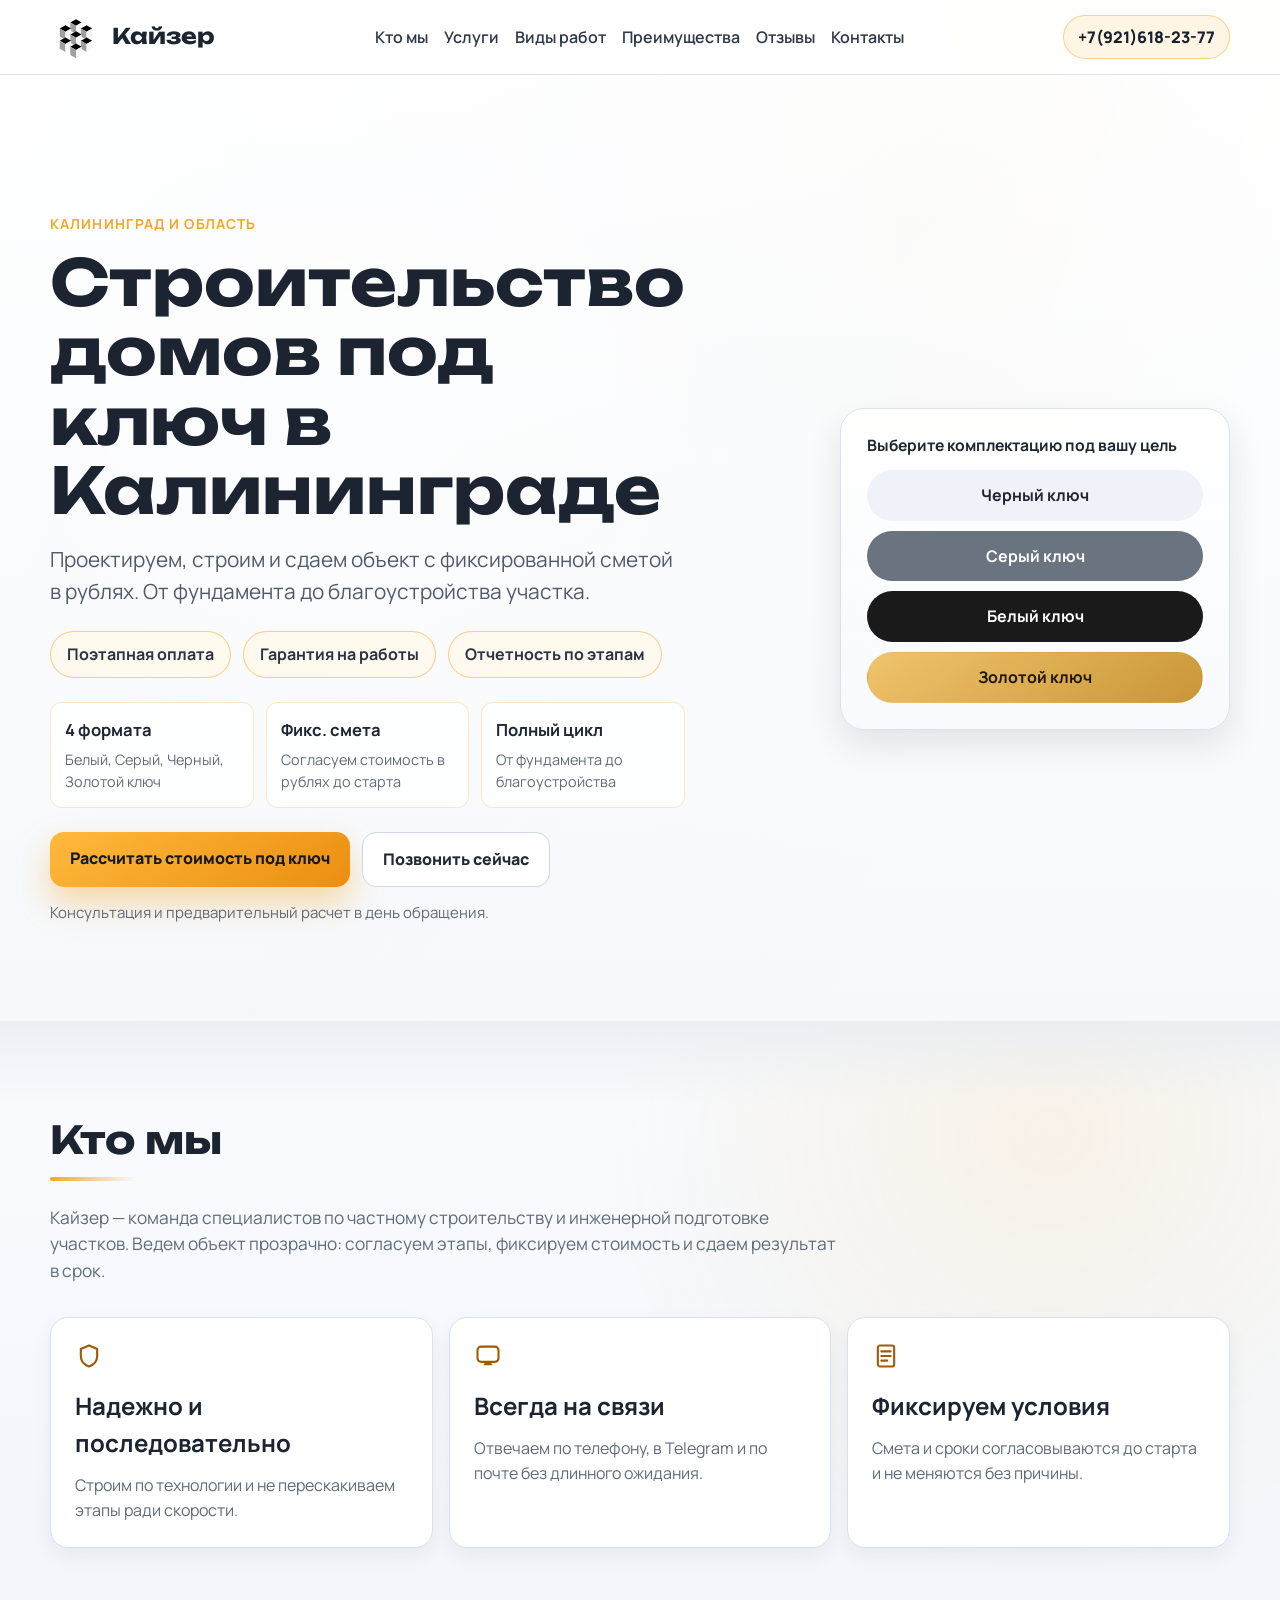
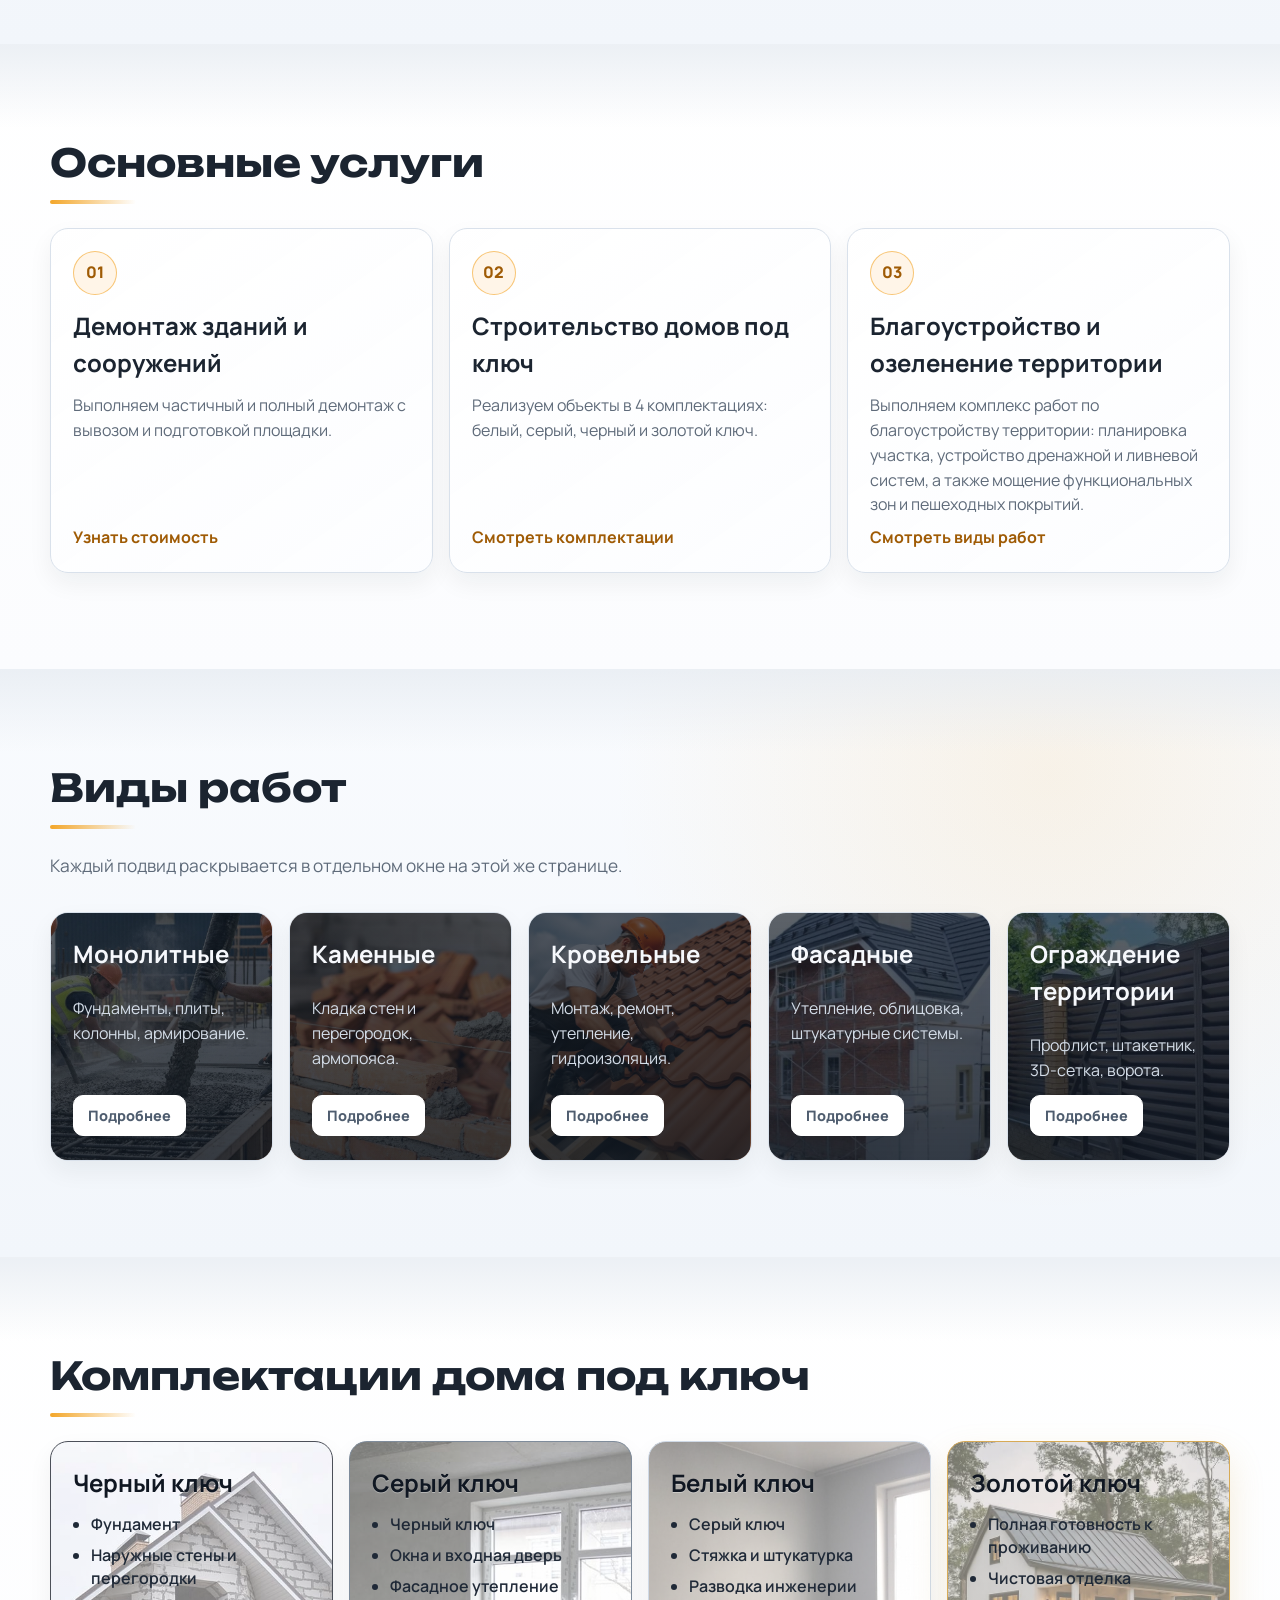
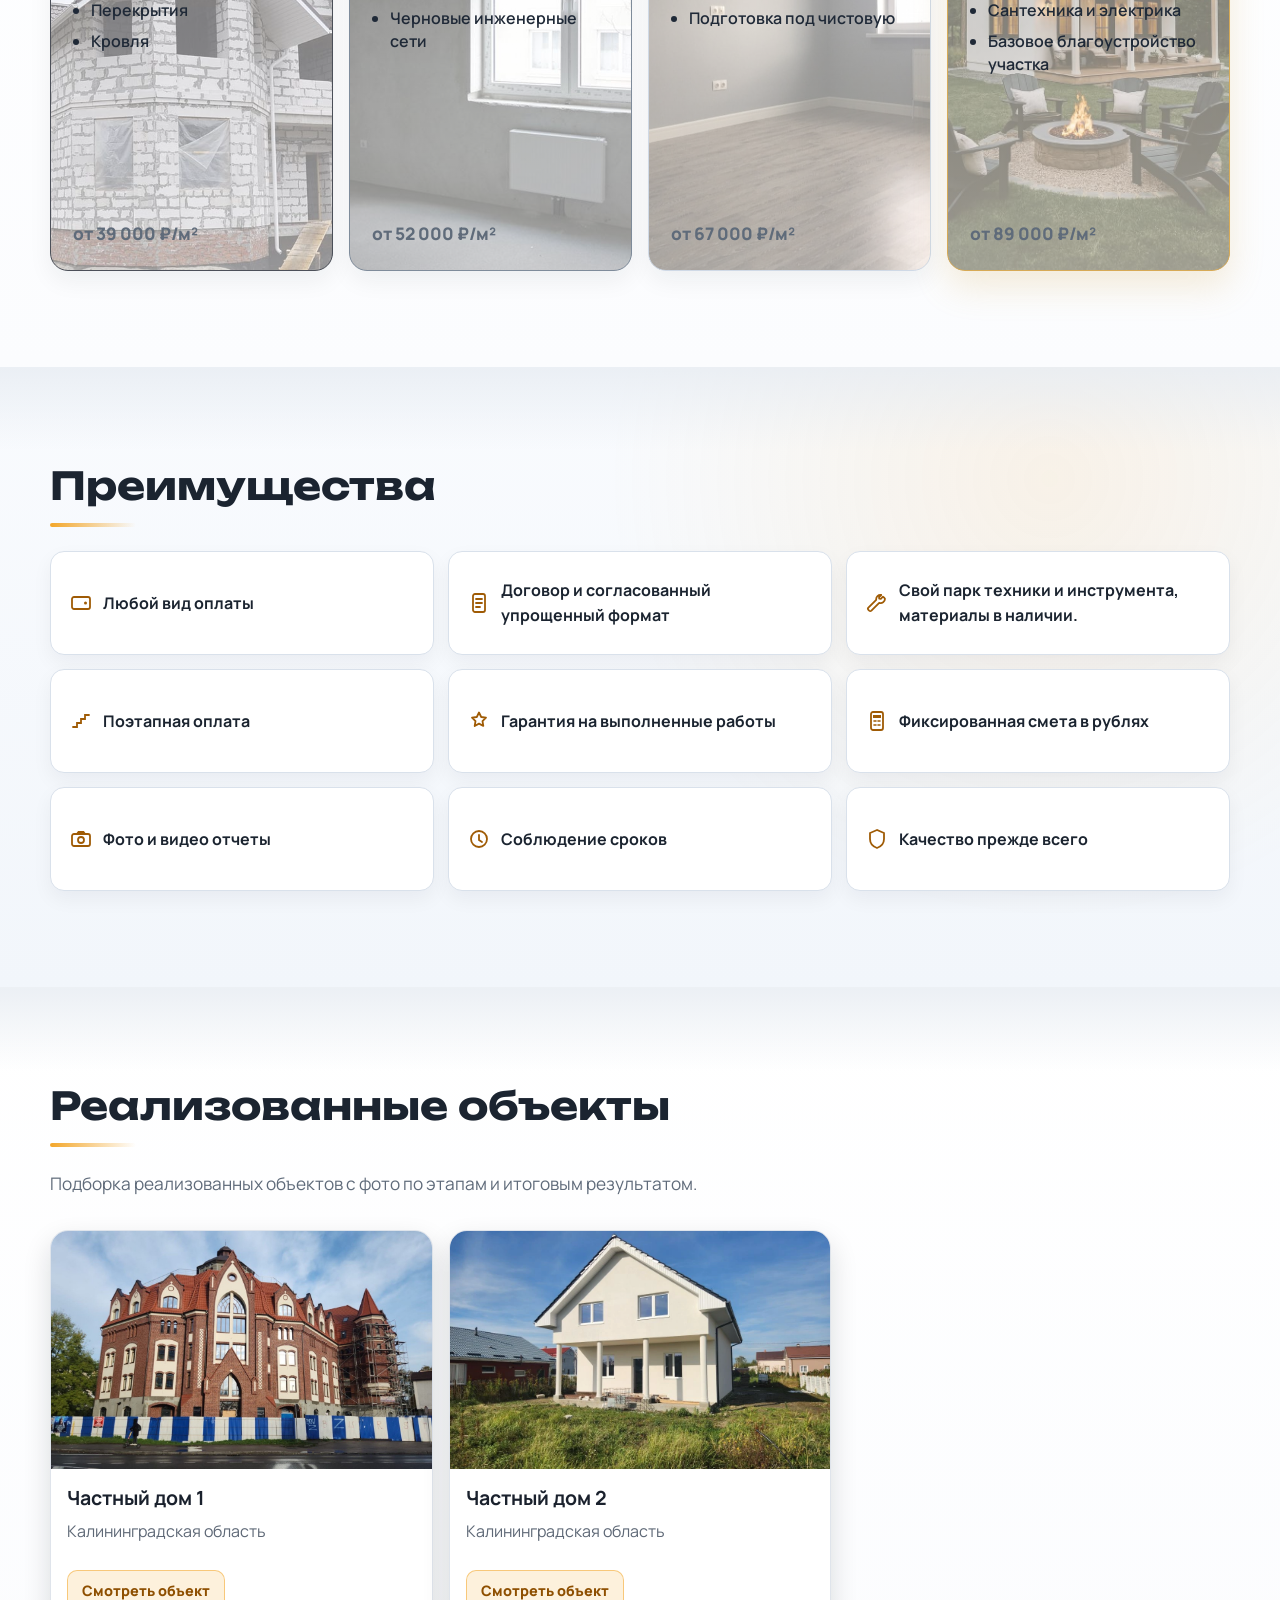
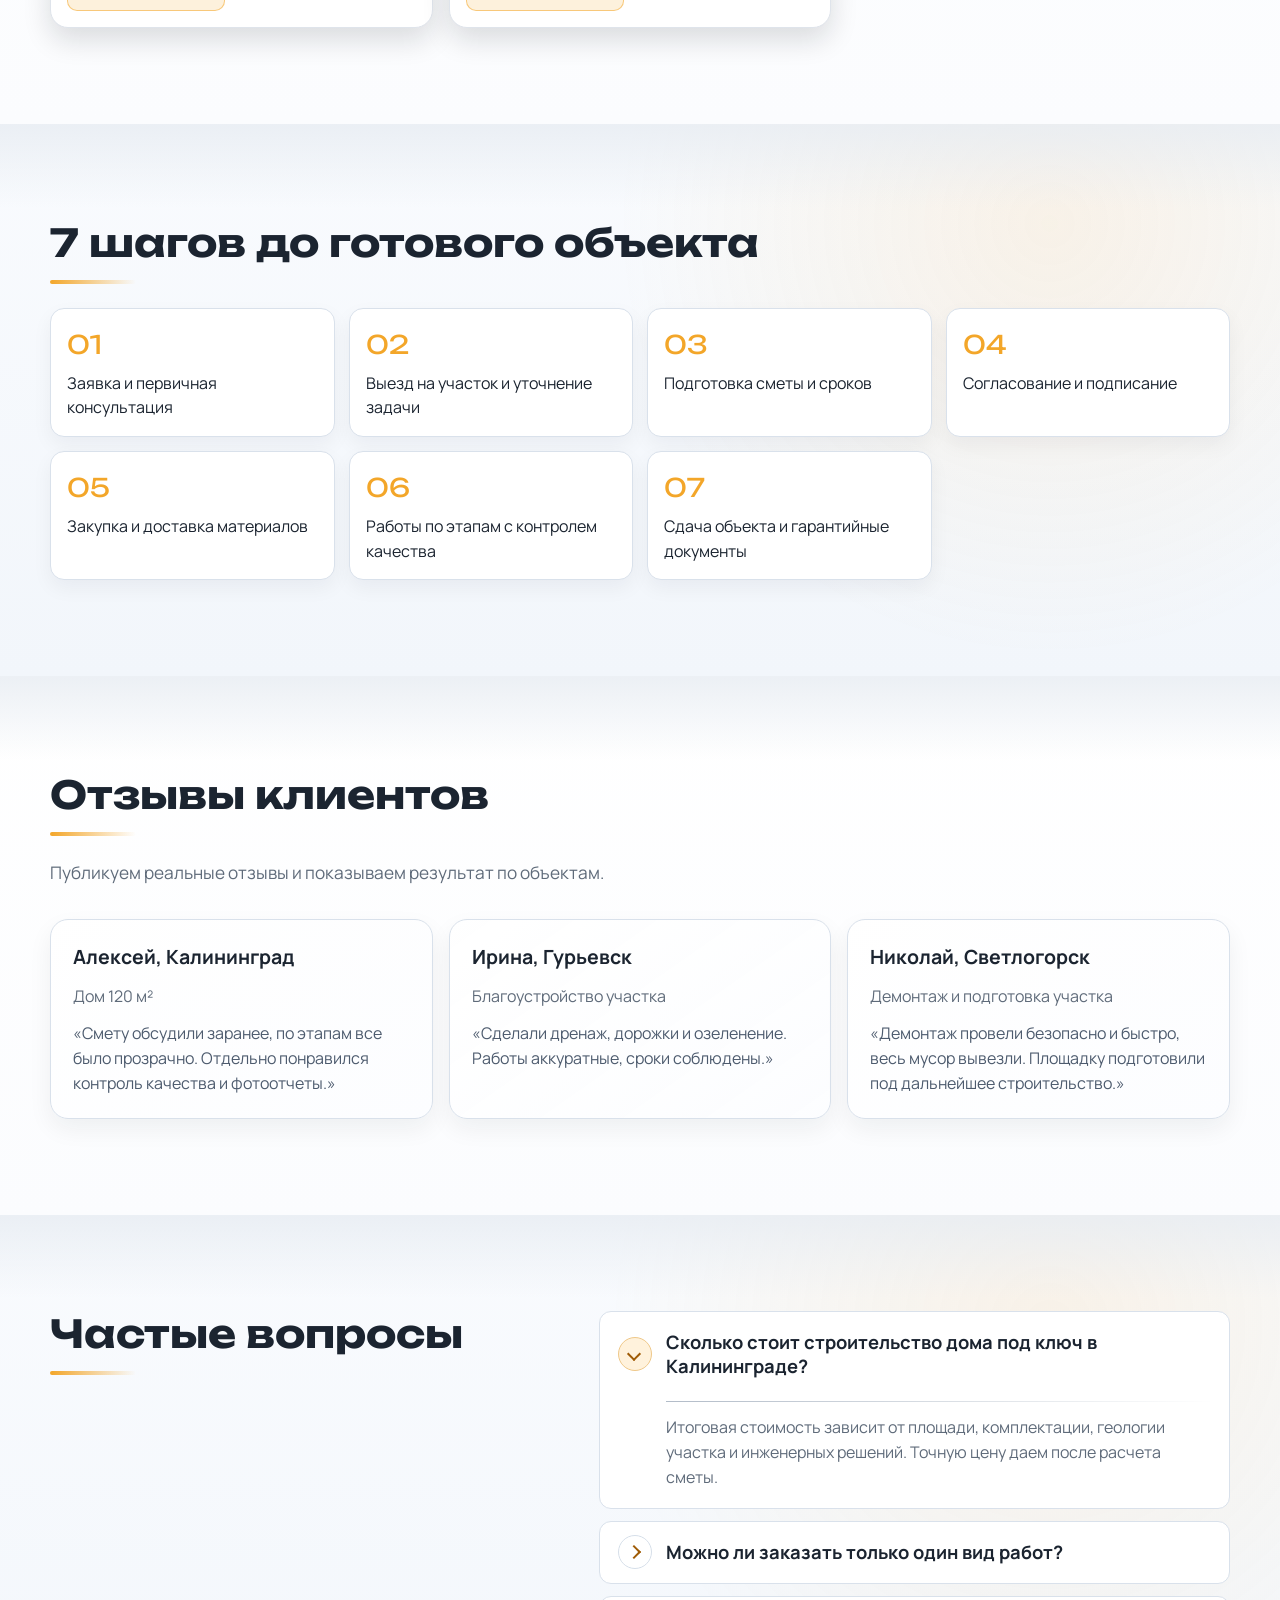
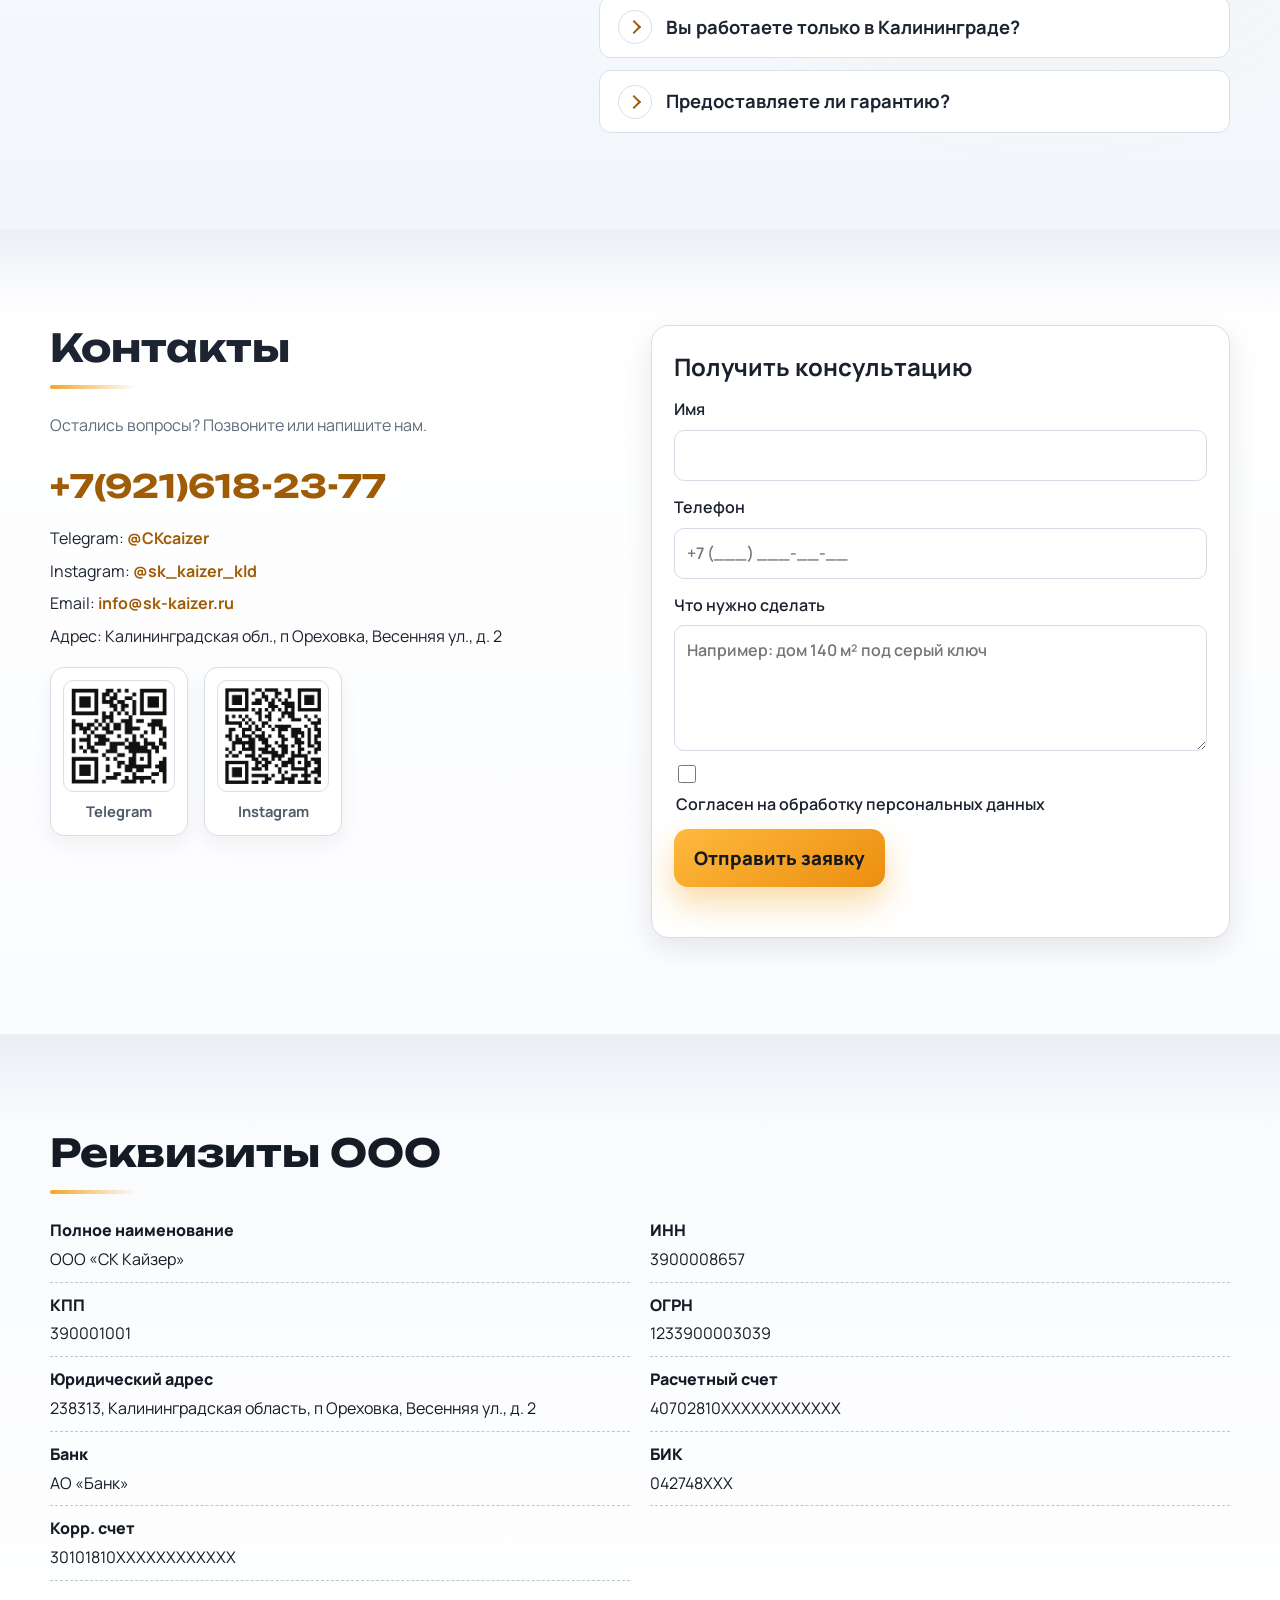
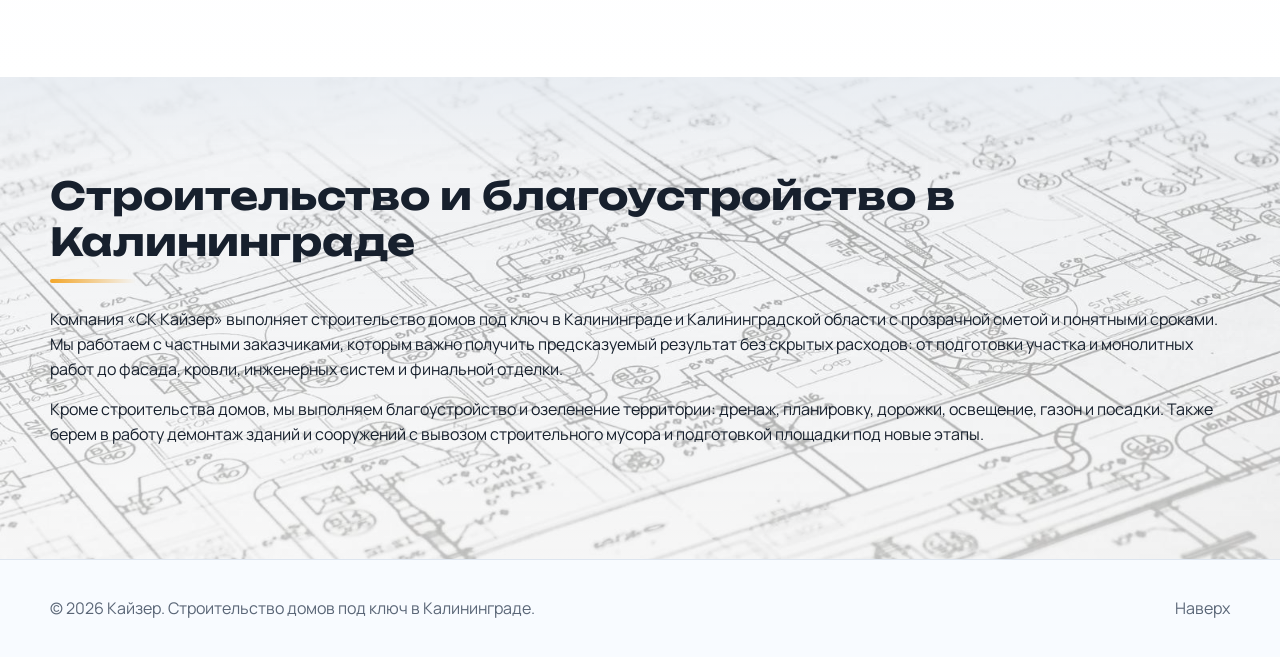
==== commit 80bdbacf: "add social urls" ====
--- a/index.html
+++ b/index.html
@@ -53,7 +53,7 @@
         },
         "areaServed": ["Калининград", "Калининградская область"],
         "priceRange": "₽₽",
-        "sameAs": ["https://t.me/kaizer39", "https://instagram.com/kaizer39"]
+        "sameAs": ["https://t.me/CKcaizer", "https://www.instagram.com/sk_kaizer_kld"]
       }
     </script>
 
@@ -774,10 +774,13 @@
               >+7(921)618-23-77</a
             >
             <ul>
-              <li>Telegram: <a href="https://t.me/kaizer39">@kaizer39</a></li>
+              <li>
+                Telegram:
+                <a href="https://t.me/CKcaizer" target="_blank" rel="noopener noreferrer">@CKcaizer</a>
+              </li>
               <li>
                 Instagram:
-                <a href="https://instagram.com/kaizer39">@kaizer39</a>
+                <a href="https://www.instagram.com/sk_kaizer_kld" target="_blank" rel="noopener noreferrer">@sk_kaizer_kld</a>
               </li>
               <li>
                 Email: <a href="mailto:info@sk-kaizer.ru">info@sk-kaizer.ru</a>
@@ -786,6 +789,30 @@
                 Адрес: Калининградская обл., п Ореховка, Весенняя ул., д. 2
               </li>
             </ul>
+            <div class="contacts__qr-row" aria-label="QR-коды соцсетей">
+              <figure class="contacts__qr-card">
+                <img
+                  class="contacts__qr"
+                  src="assets/qr-telegram.png"
+                  alt="QR-код для Telegram СК Кайзер"
+                  width="112"
+                  height="112"
+                  loading="lazy"
+                />
+                <figcaption>Telegram</figcaption>
+              </figure>
+              <figure class="contacts__qr-card">
+                <img
+                  class="contacts__qr"
+                  src="assets/qr-instagram.png"
+                  alt="QR-код для Instagram СК Кайзер"
+                  width="112"
+                  height="112"
+                  loading="lazy"
+                />
+                <figcaption>Instagram</figcaption>
+              </figure>
+            </div>
           </div>
 
           <form
--- a/styles.css
+++ b/styles.css
@@ -955,6 +955,41 @@
   font-weight: 700;
 }
 
+.contacts__qr {
+  width: 112px;
+  height: 112px;
+  flex-shrink: 0;
+  border-radius: 10px;
+  border: 1px solid #d8dee7;
+  background: #fff;
+  padding: 4px;
+}
+
+.contacts__qr-row {
+  display: flex;
+  flex-wrap: wrap;
+  gap: 16px;
+  margin-top: 18px;
+}
+
+.contacts__qr-card {
+  margin: 0;
+  display: grid;
+  justify-items: center;
+  gap: 8px;
+  padding: 12px;
+  border: 1px solid #d8dee7;
+  border-radius: 14px;
+  background: #fff;
+  box-shadow: 0 8px 20px rgba(17, 28, 40, 0.06);
+}
+
+.contacts__qr-card figcaption {
+  font-size: 0.92rem;
+  font-weight: 700;
+  color: #4f5b6c;
+}
+
 .contacts__form {
   border: 1px solid #d8dee7;
   border-radius: var(--radius-lg);
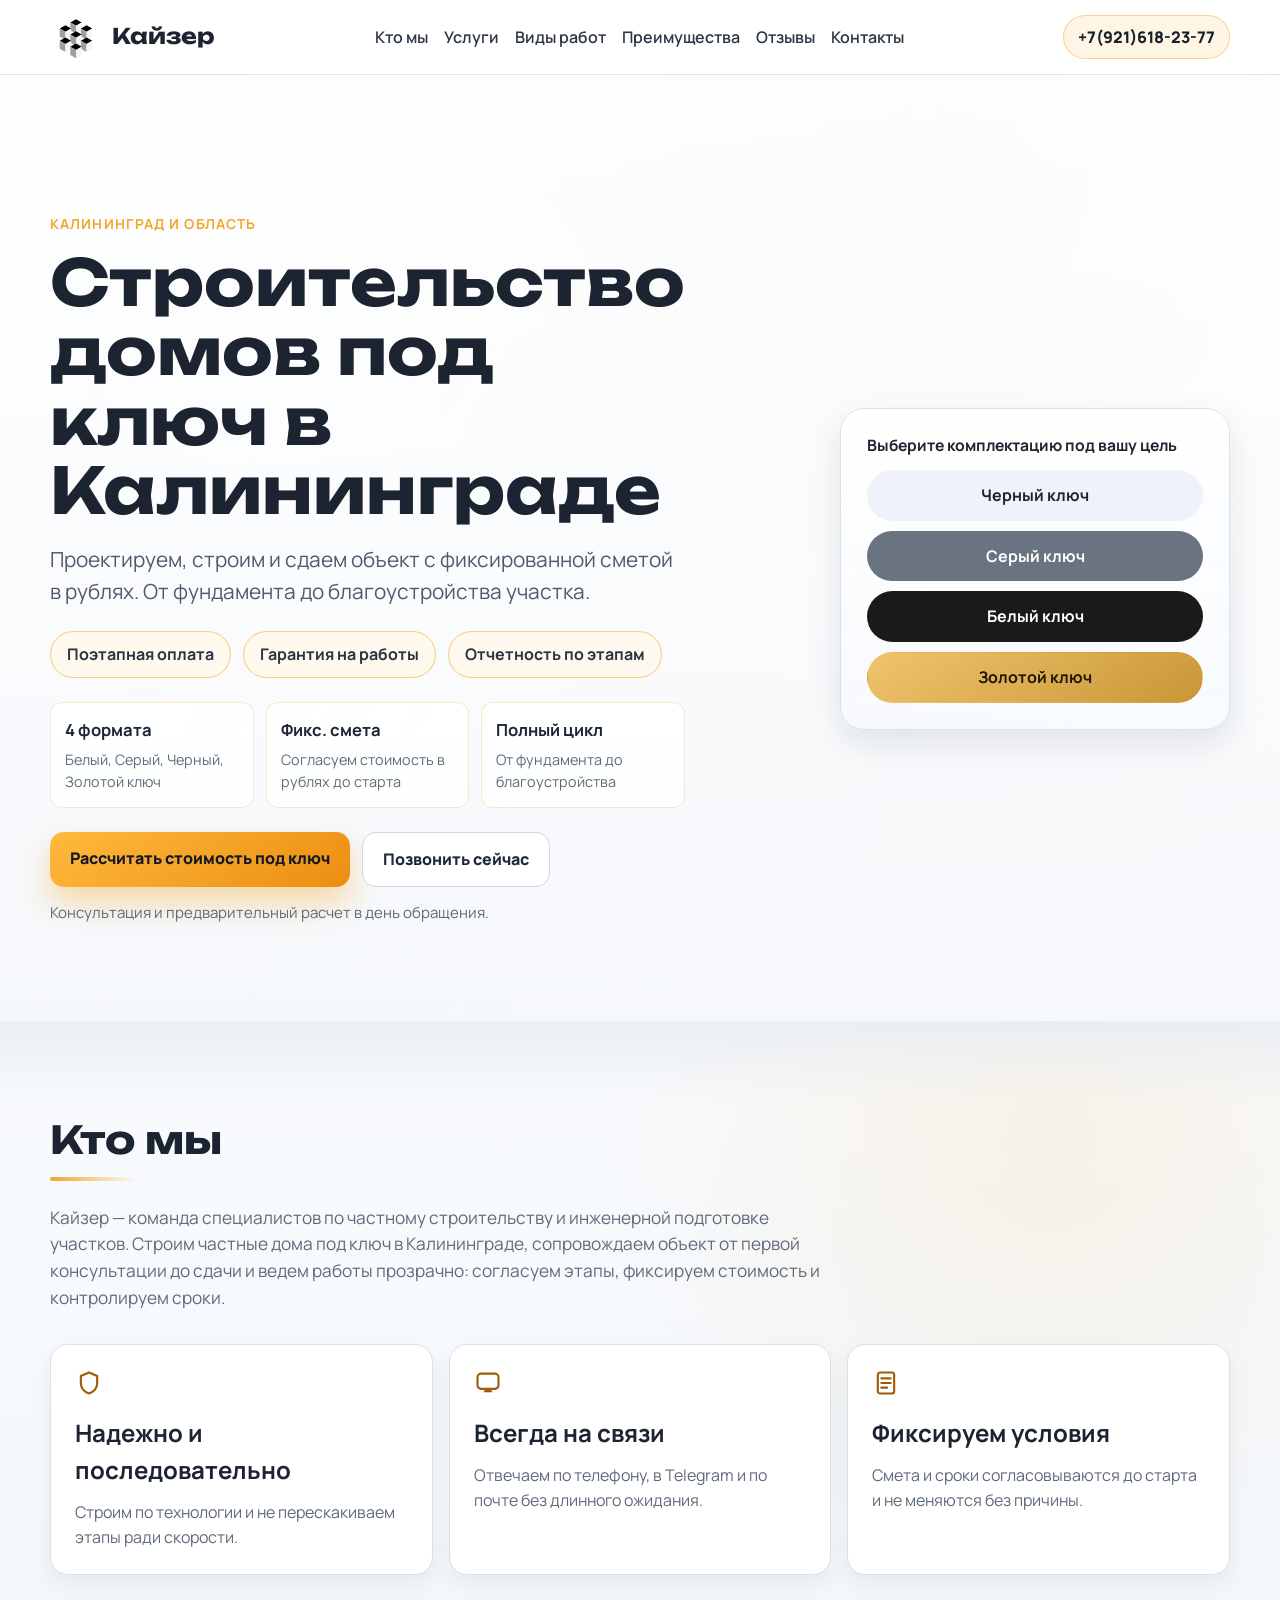
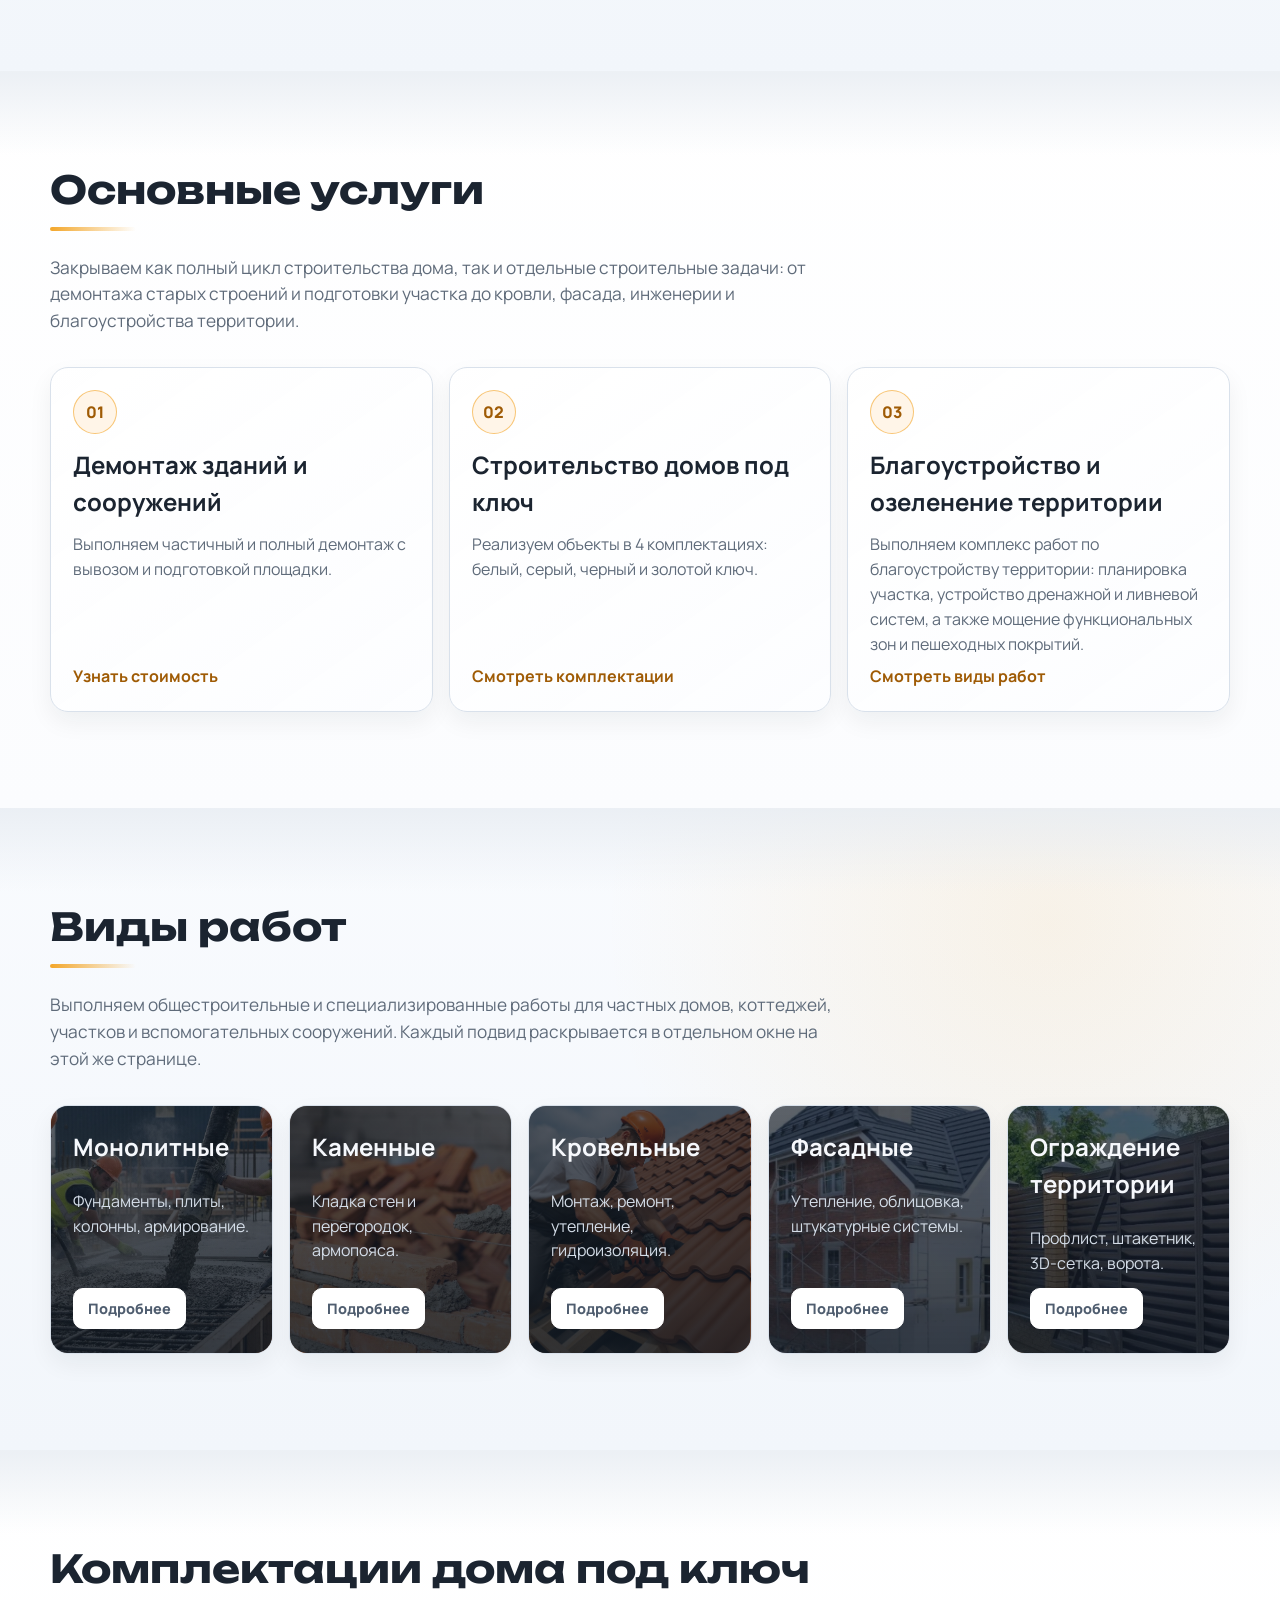
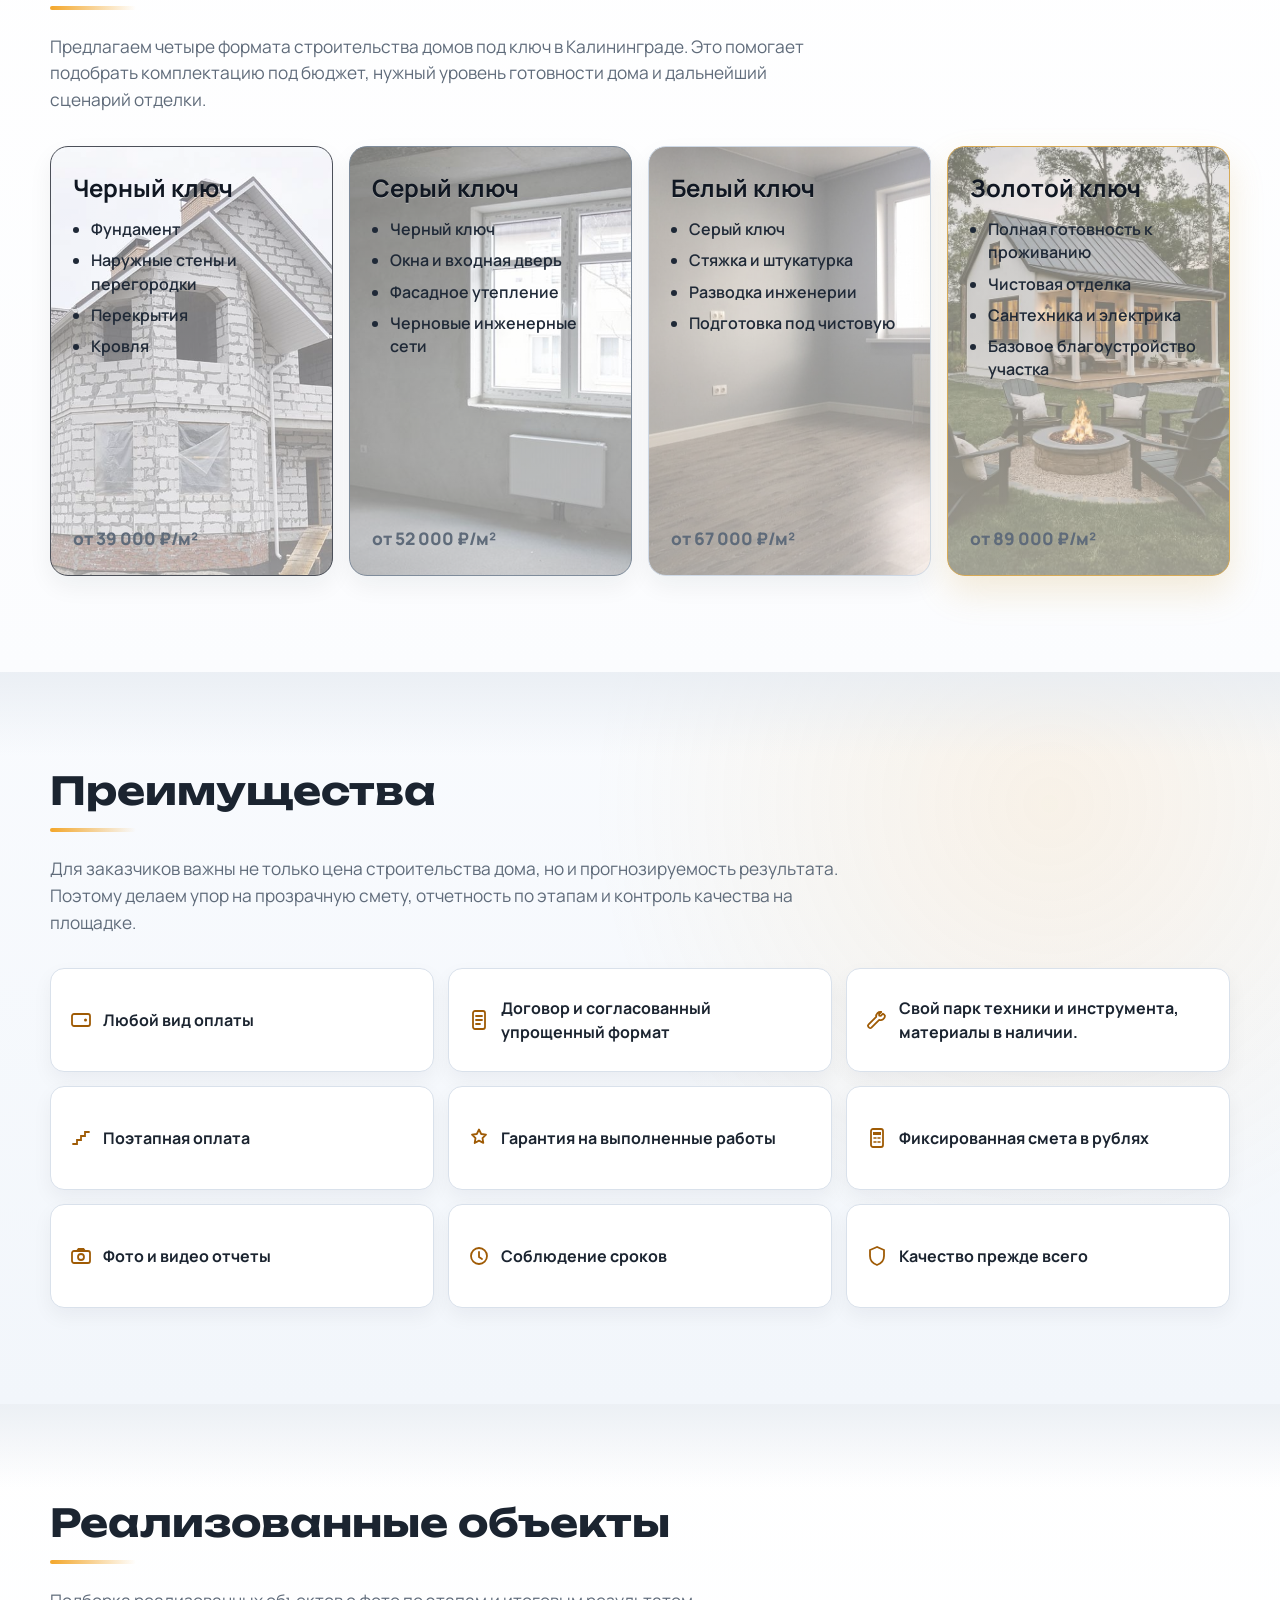
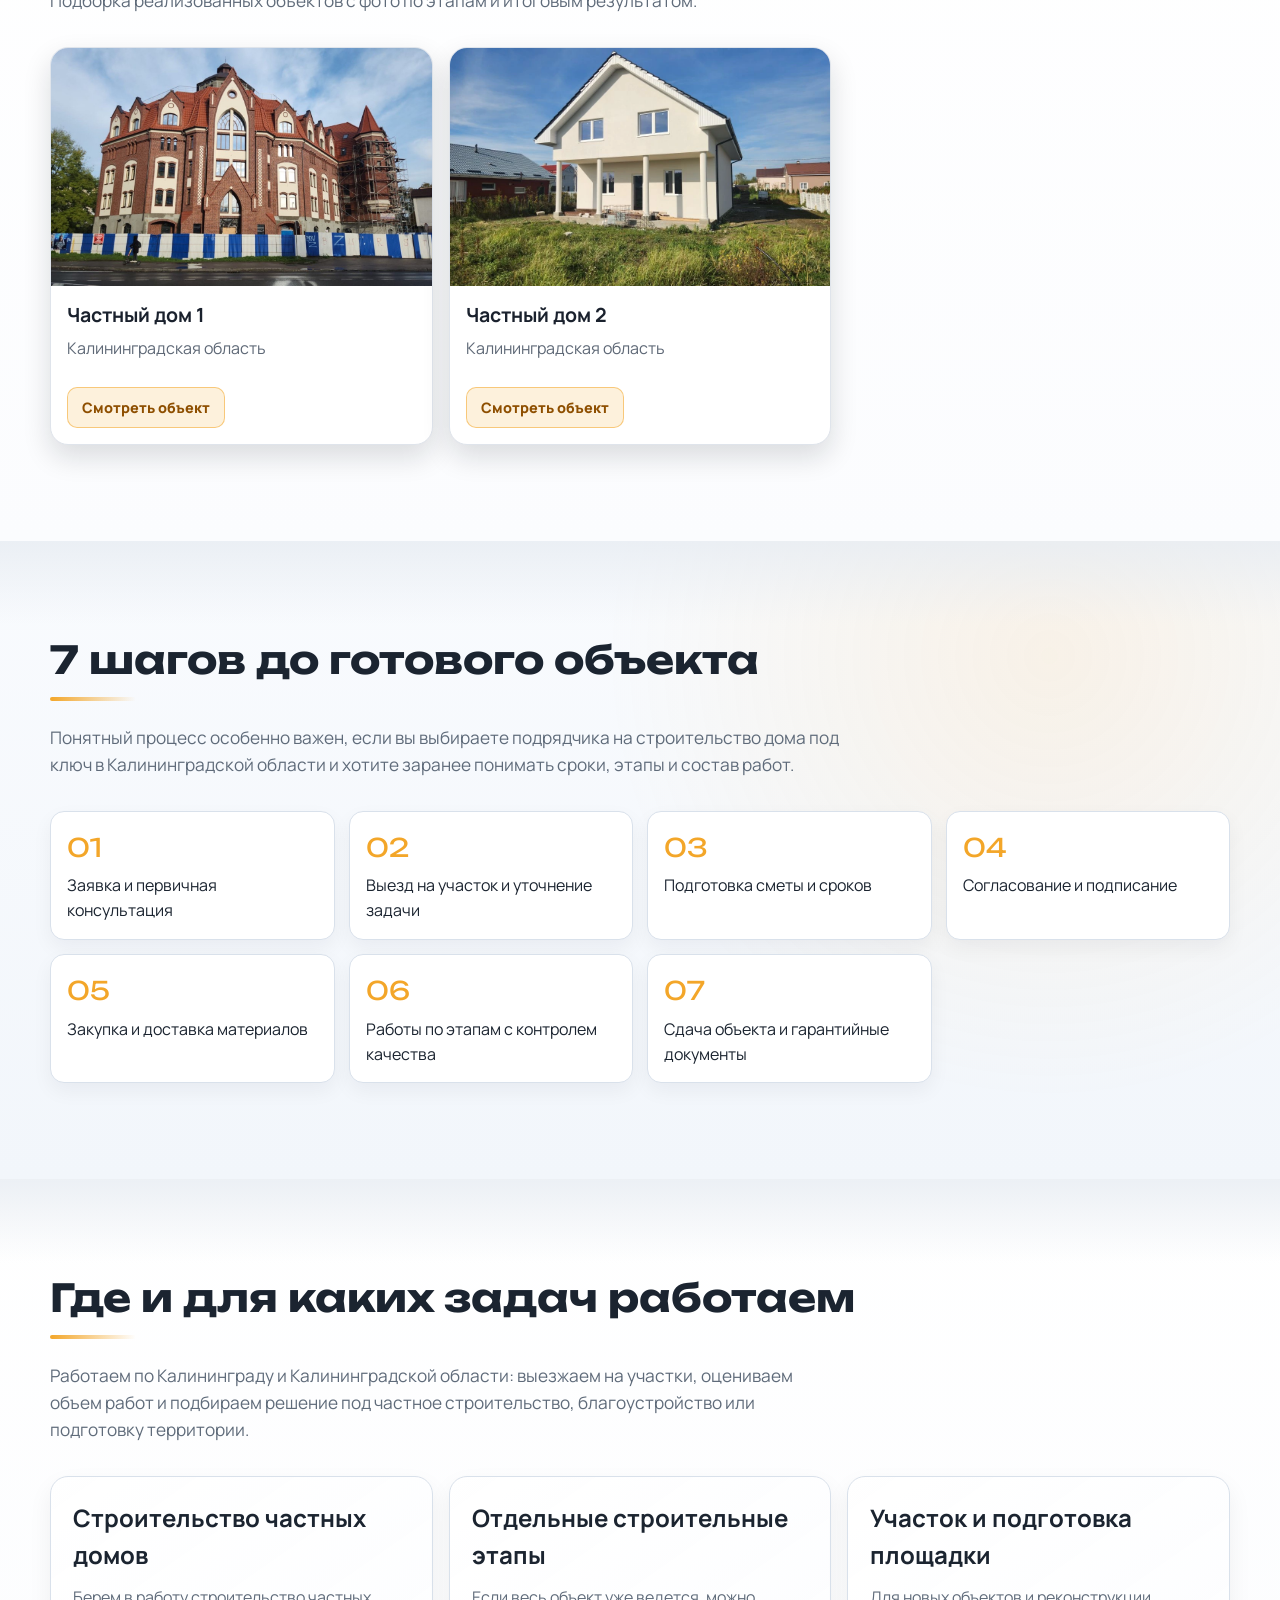
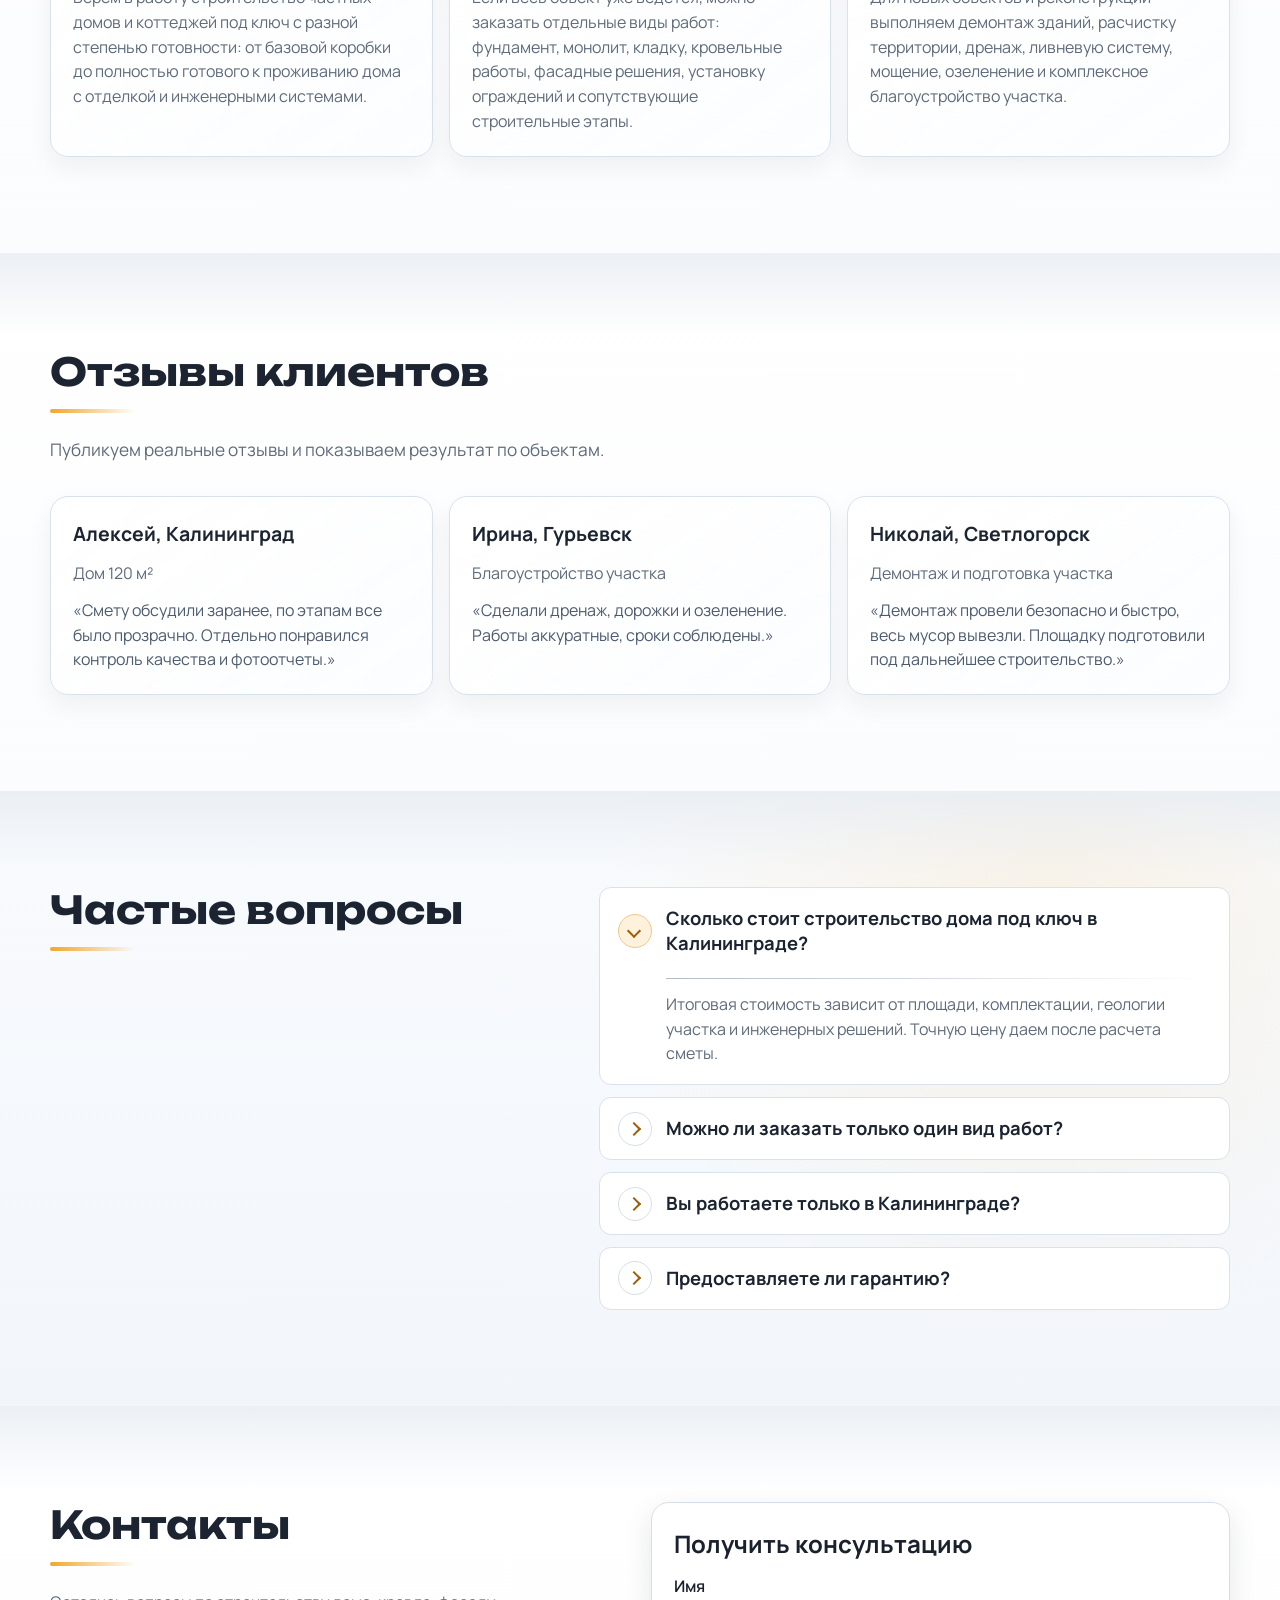
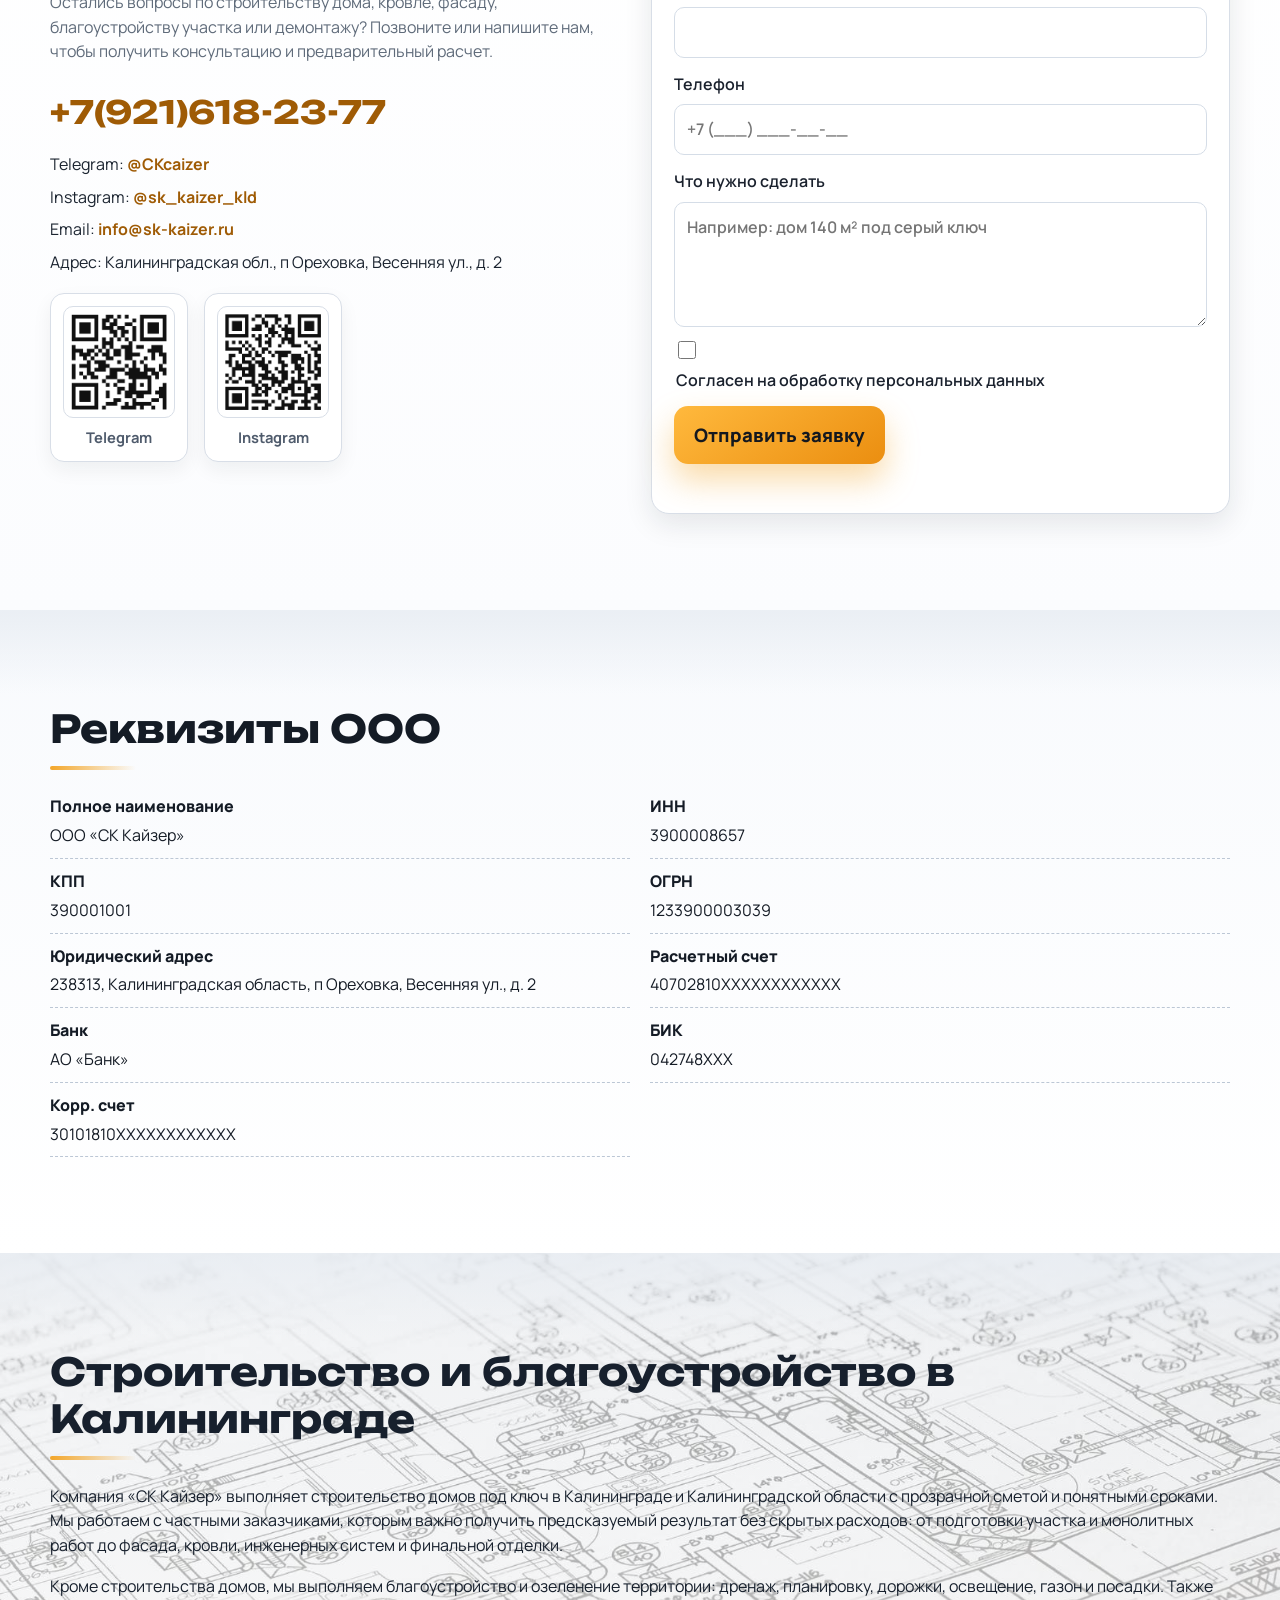
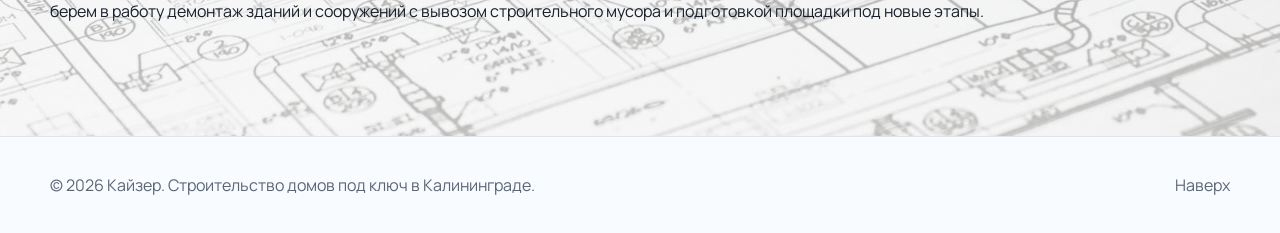
==== commit 52752c02: "Основные SEO-страницы услуг" ====
--- a/index.html
+++ b/index.html
@@ -6,7 +6,7 @@
     <title>Строительство домов под ключ в Калининграде | Кайзер</title>
     <meta
       name="description"
-      content="Строим дома под ключ, выполняем благоустройство и демонтаж в Калининграде и области. Фиксированная смета, поэтапная оплата, гарантия."
+      content="Строительство частных домов под ключ в Калининграде и области: фундамент, коробка, кровля, фасад, инженерия, благоустройство и демонтаж. Фиксированная смета, поэтапная оплата, гарантия."
     />
     <meta name="robots" content="index, follow" />
     <link rel="canonical" href="https://sk-kaizer.ru/" />
@@ -17,10 +17,27 @@
     />
     <meta
       property="og:description"
-      content="Проектирование, строительство, благоустройство и демонтаж. Работаем по Калининграду и области."
+      content="Строительство частных домов и коттеджей под ключ, монолитные, каменные, кровельные и фасадные работы. Работаем по Калининграду и области."
     />
     <meta property="og:url" content="https://sk-kaizer.ru/" />
     <meta property="og:locale" content="ru_RU" />
+    <meta
+      property="og:image"
+      content="https://sk-kaizer.ru/assets/photos/hero/main-hero.jpg"
+    />
+    <meta name="twitter:card" content="summary_large_image" />
+    <meta
+      name="twitter:title"
+      content="Строительство домов под ключ в Калининграде | Кайзер"
+    />
+    <meta
+      name="twitter:description"
+      content="Строим дома под ключ, выполняем благоустройство участка и демонтаж в Калининграде и области."
+    />
+    <meta
+      name="twitter:image"
+      content="https://sk-kaizer.ru/assets/photos/hero/main-hero.jpg"
+    />
     <meta name="theme-color" content="#101319" />
 
     <link rel="preconnect" href="https://fonts.googleapis.com" />
@@ -40,7 +57,8 @@
         "legalName": "ООО \"СК Кайзер\"",
         "taxID": "3900008657",
         "url": "https://sk-kaizer.ru/",
-        "image": "https://sk-kaizer.ru/og-image.jpg",
+        "image": "https://sk-kaizer.ru/assets/photos/hero/main-hero.jpg",
+        "description": "Строительство домов под ключ, благоустройство участков, монолитные, каменные, кровельные, фасадные работы и демонтаж в Калининграде и Калининградской области.",
         "telephone": "+79216182377",
         "email": "info@sk-kaizer.ru",
         "address": {
@@ -53,7 +71,62 @@
         },
         "areaServed": ["Калининград", "Калининградская область"],
         "priceRange": "₽₽",
-        "sameAs": ["https://t.me/CKcaizer", "https://www.instagram.com/sk_kaizer_kld"]
+        "sameAs": ["https://t.me/CKcaizer", "https://www.instagram.com/sk_kaizer_kld"],
+        "hasOfferCatalog": {
+          "@type": "OfferCatalog",
+          "name": "Строительные услуги СК Кайзер",
+          "itemListElement": [
+            {
+              "@type": "Offer",
+              "itemOffered": {
+                "@type": "Service",
+                "name": "Строительство домов под ключ"
+              }
+            },
+            {
+              "@type": "Offer",
+              "itemOffered": {
+                "@type": "Service",
+                "name": "Монолитные работы"
+              }
+            },
+            {
+              "@type": "Offer",
+              "itemOffered": {
+                "@type": "Service",
+                "name": "Каменные работы"
+              }
+            },
+            {
+              "@type": "Offer",
+              "itemOffered": {
+                "@type": "Service",
+                "name": "Кровельные работы"
+              }
+            },
+            {
+              "@type": "Offer",
+              "itemOffered": {
+                "@type": "Service",
+                "name": "Фасадные работы"
+              }
+            },
+            {
+              "@type": "Offer",
+              "itemOffered": {
+                "@type": "Service",
+                "name": "Благоустройство территории"
+              }
+            },
+            {
+              "@type": "Offer",
+              "itemOffered": {
+                "@type": "Service",
+                "name": "Демонтаж зданий и сооружений"
+              }
+            }
+          ]
+        }
       }
     </script>
 
@@ -256,8 +329,10 @@
           <h2>Кто мы</h2>
           <p class="section__lead">
             Кайзер — команда специалистов по частному строительству и инженерной
-            подготовке участков. Ведем объект прозрачно: согласуем этапы,
-            фиксируем стоимость и сдаем результат в срок.
+            подготовке участков. Строим частные дома под ключ в Калининграде,
+            сопровождаем объект от первой консультации до сдачи и ведем работы
+            прозрачно: согласуем этапы, фиксируем стоимость и контролируем
+            сроки.
           </p>
           <div class="trust-grid">
             <article class="trust-card">
@@ -308,17 +383,22 @@
       <section class="section" id="services">
         <div class="container">
           <h2>Основные услуги</h2>
+          <p class="section__lead">
+            Закрываем как полный цикл строительства дома, так и отдельные
+            строительные задачи: от демонтажа старых строений и подготовки
+            участка до кровли, фасада, инженерии и благоустройства территории.
+          </p>
           <div class="cards cards--3">
             <article
               class="card card--service"
-              data-href="#contacts"
+              data-href="demontazh-zdaniy/"
               role="link"
               tabindex="0"
             >
               <a
                 class="service-icon"
-                href="#contacts"
-                aria-label="Перейти в контакты"
+                href="demontazh-zdaniy/"
+                aria-label="Перейти на страницу демонтажа"
               >
                 <span>01</span>
               </a>
@@ -327,18 +407,18 @@
                 Выполняем частичный и полный демонтаж с вывозом и подготовкой
                 площадки.
               </p>
-              <a class="text-link" href="#contacts">Узнать стоимость</a>
+              <a class="text-link" href="demontazh-zdaniy/">Узнать стоимость</a>
             </article>
             <article
               class="card card--service"
-              data-href="#packages"
+              data-href="stroitelstvo-domov-pod-klyuch/"
               role="link"
               tabindex="0"
             >
               <a
                 class="service-icon"
-                href="#packages"
-                aria-label="Перейти к комплектациям"
+                href="stroitelstvo-domov-pod-klyuch/"
+                aria-label="Перейти на страницу строительства домов"
               >
                 <span>02</span>
               </a>
@@ -347,18 +427,18 @@
                 Реализуем объекты в 4 комплектациях: белый, серый, черный и
                 золотой ключ.
               </p>
-              <a class="text-link" href="#packages">Смотреть комплектации</a>
+              <a class="text-link" href="stroitelstvo-domov-pod-klyuch/">Смотреть комплектации</a>
             </article>
             <article
               class="card card--service"
-              data-href="#work-types"
+              data-href="blagoustroystvo-territorii/"
               role="link"
               tabindex="0"
             >
               <a
                 class="service-icon"
-                href="#work-types"
-                aria-label="Перейти к видам работ"
+                href="blagoustroystvo-territorii/"
+                aria-label="Перейти на страницу благоустройства"
               >
                 <span>03</span>
               </a>
@@ -368,7 +448,7 @@
                 планировка участка, устройство дренажной и ливневой систем, а
                 также мощение функциональных зон и пешеходных покрытий.
               </p>
-              <a class="text-link" href="#work-types">Смотреть виды работ</a>
+              <a class="text-link" href="blagoustroystvo-territorii/">Смотреть виды работ</a>
             </article>
           </div>
         </div>
@@ -378,7 +458,9 @@
         <div class="container">
           <h2>Виды работ</h2>
           <p class="section__lead">
-            Каждый подвид раскрывается в отдельном окне на этой же странице.
+            Выполняем общестроительные и специализированные работы для частных
+            домов, коттеджей, участков и вспомогательных сооружений. Каждый
+            подвид раскрывается в отдельном окне на этой же странице.
           </p>
 
           <div class="cards cards--5">
@@ -443,6 +525,11 @@
       <section class="section" id="packages">
         <div class="container">
           <h2>Комплектации дома под ключ</h2>
+          <p class="section__lead">
+            Предлагаем четыре формата строительства домов под ключ в
+            Калининграде. Это помогает подобрать комплектацию под бюджет,
+            нужный уровень готовности дома и дальнейший сценарий отделки.
+          </p>
           <div class="cards cards--4">
             <article class="card package package--black" id="package-black">
               <h3>Черный ключ</h3>
@@ -494,6 +581,11 @@
       <section class="section section--dark" id="benefits">
         <div class="container">
           <h2>Преимущества</h2>
+          <p class="section__lead">
+            Для заказчиков важны не только цена строительства дома, но и
+            прогнозируемость результата. Поэтому делаем упор на прозрачную
+            смету, отчетность по этапам и контроль качества на площадке.
+          </p>
           <div class="benefits-grid">
             <article class="benefit benefit--lg">
               <img
@@ -652,6 +744,11 @@
       <section class="section section--dark" id="steps">
         <div class="container">
           <h2>7 шагов до готового объекта</h2>
+          <p class="section__lead">
+            Понятный процесс особенно важен, если вы выбираете подрядчика на
+            строительство дома под ключ в Калининградской области и хотите
+            заранее понимать сроки, этапы и состав работ.
+          </p>
           <div class="steps-grid">
             <article>
               <span>01</span>
@@ -680,6 +777,44 @@
             <article>
               <span>07</span>
               <p>Сдача объекта и гарантийные документы</p>
+            </article>
+          </div>
+        </div>
+      </section>
+
+      <section class="section" id="service-area">
+        <div class="container">
+          <h2>Где и для каких задач работаем</h2>
+          <p class="section__lead">
+            Работаем по Калининграду и Калининградской области: выезжаем на
+            участки, оцениваем объем работ и подбираем решение под частное
+            строительство, благоустройство или подготовку территории.
+          </p>
+          <div class="cards cards--3">
+            <article class="card">
+              <h3>Строительство частных домов</h3>
+              <p>
+                Берем в работу строительство частных домов и коттеджей под ключ
+                с разной степенью готовности: от базовой коробки до полностью
+                готового к проживанию дома с отделкой и инженерными системами.
+              </p>
+            </article>
+            <article class="card">
+              <h3>Отдельные строительные этапы</h3>
+              <p>
+                Если весь объект уже ведется, можно заказать отдельные виды
+                работ: фундамент, монолит, кладку, кровельные работы, фасадные
+                решения, установку ограждений и сопутствующие строительные
+                этапы.
+              </p>
+            </article>
+            <article class="card">
+              <h3>Участок и подготовка площадки</h3>
+              <p>
+                Для новых объектов и реконструкции выполняем демонтаж зданий,
+                расчистку территории, дренаж, ливневую систему, мощение,
+                озеленение и комплексное благоустройство участка.
+              </p>
             </article>
           </div>
         </div>
@@ -768,7 +903,9 @@
           <div class="contacts__details">
             <h2>Контакты</h2>
             <p class="contacts__lead">
-              Остались вопросы? Позвоните или напишите нам.
+              Остались вопросы по строительству дома, кровле, фасаду,
+              благоустройству участка или демонтажу? Позвоните или напишите
+              нам, чтобы получить консультацию и предварительный расчет.
             </p>
             <a class="contacts__main-phone" href="tel:+79216182377"
               >+7(921)618-23-77</a
@@ -1001,6 +1138,7 @@
           <li>Монтаж покрытия и водосточной системы</li>
           <li>Ремонт и локальное восстановление</li>
         </ul>
+        <a class="text-link" href="krovelnye-raboty/">Подробнее</a>
       </div>
     </div>
 
@@ -1025,6 +1163,7 @@
           <li>Устройство откосов и доборных элементов</li>
           <li>Покраска и финишная защита</li>
         </ul>
+        <a class="text-link" href="fasadnye-raboty/">Подробнее</a>
       </div>
     </div>
 
@@ -1049,6 +1188,7 @@
           <li>Бетонирование и контроль прочности</li>
           <li>Фундаменты, плиты, колонны, лестницы</li>
         </ul>
+        <a class="text-link" href="monolitnye-raboty/">Подробнее</a>
       </div>
     </div>
 
@@ -1073,6 +1213,7 @@
           <li>Армирование швов, армопояса, перемычки</li>
           <li>Контроль геометрии и перевязки</li>
         </ul>
+        <a class="text-link" href="kamennye-raboty/">Подробнее</a>
       </div>
     </div>
 
@@ -1098,6 +1239,7 @@
           <li>Откатные/распашные ворота, калитка</li>
           <li>Подключение автоматики (опционально)</li>
         </ul>
+        <a class="text-link" href="zabory-i-ograzhdeniya/">Подробнее</a>
       </div>
     </div>
 
--- a/styles.css
+++ b/styles.css
@@ -352,6 +352,155 @@
   font-size: 0.94rem;
 }
 
+.breadcrumbs {
+  display: flex;
+  flex-wrap: wrap;
+  gap: 8px;
+  margin: 0 0 18px;
+  color: #5f6b7a;
+  font-size: 0.95rem;
+}
+
+.breadcrumbs a {
+  color: #2c3747;
+}
+
+.breadcrumbs span[aria-current="page"] {
+  color: #7b8795;
+}
+
+.service-hero {
+  min-height: auto;
+  padding: 136px 0 88px;
+}
+
+.service-hero .hero__content {
+  max-width: 820px;
+}
+
+.service-hero .hero__lead {
+  max-width: 760px;
+}
+
+.service-layout {
+  display: grid;
+  grid-template-columns: minmax(0, 1.4fr) minmax(280px, 0.8fr);
+  gap: 24px;
+  align-items: start;
+}
+
+.service-layout--single {
+  grid-template-columns: minmax(0, 1fr);
+}
+
+.service-aside {
+  display: grid;
+  gap: 16px;
+}
+
+.service-card {
+  border: 1px solid var(--border);
+  border-radius: var(--radius-lg);
+  padding: 22px;
+  background:
+    linear-gradient(145deg, rgba(255, 255, 255, 0.98), rgba(252, 253, 255, 0.95)),
+    linear-gradient(180deg, rgba(243, 166, 41, 0.05), rgba(243, 166, 41, 0));
+  box-shadow: 0 10px 24px rgba(17, 28, 40, 0.06);
+}
+
+.service-card h3,
+.service-card h4 {
+  margin: 0 0 12px;
+}
+
+.service-card p:last-child,
+.service-card ul:last-child,
+.service-card ol:last-child {
+  margin-bottom: 0;
+}
+
+.fact-grid,
+.feature-grid {
+  display: grid;
+  gap: 16px;
+}
+
+.fact-grid {
+  grid-template-columns: repeat(3, minmax(0, 1fr));
+}
+
+.feature-grid {
+  grid-template-columns: repeat(2, minmax(0, 1fr));
+}
+
+.fact {
+  border: 1px solid var(--border);
+  border-radius: var(--radius-lg);
+  padding: 20px;
+  background: rgba(255, 255, 255, 0.88);
+}
+
+.fact strong {
+  display: block;
+  margin-bottom: 8px;
+  font-size: 1.35rem;
+  color: #17202d;
+}
+
+.check-list,
+.service-card ul,
+.service-card ol {
+  margin: 0;
+  padding-left: 20px;
+  color: var(--text-main);
+}
+
+.check-list li,
+.service-card li {
+  margin-bottom: 10px;
+}
+
+.service-photo {
+  width: 100%;
+  min-height: 320px;
+  object-fit: cover;
+  border-radius: var(--radius-lg);
+  box-shadow: var(--shadow);
+}
+
+.cta-panel {
+  display: grid;
+  gap: 16px;
+  align-items: center;
+  padding: 28px;
+  border-radius: 24px;
+  border: 1px solid rgba(243, 166, 41, 0.3);
+  background:
+    linear-gradient(135deg, rgba(255, 247, 230, 0.95), rgba(255, 255, 255, 0.94)),
+    radial-gradient(circle at 100% 0%, rgba(243, 166, 41, 0.18), transparent 36%);
+}
+
+.cta-panel__actions {
+  display: flex;
+  flex-wrap: wrap;
+  gap: 12px;
+}
+
+.seo-links {
+  display: grid;
+  grid-template-columns: repeat(2, minmax(0, 1fr));
+  gap: 12px;
+}
+
+.seo-links a {
+  display: block;
+  padding: 14px 16px;
+  border-radius: var(--radius-md);
+  border: 1px solid var(--border);
+  background: #fff;
+  font-weight: 700;
+}
+
 .btn {
   border: 0;
   border-radius: var(--radius-md);
@@ -1304,7 +1453,10 @@
   .cards--4,
   .cards--5,
   .benefits-grid,
-  .steps-grid {
+  .steps-grid,
+  .fact-grid,
+  .feature-grid,
+  .seo-links {
     grid-template-columns: repeat(2, minmax(0, 1fr));
   }
 
@@ -1318,6 +1470,7 @@
   .portfolio-grid,
   .contacts,
   .faq,
+  .service-layout,
   .hero__metrics {
     grid-template-columns: 1fr;
   }
@@ -1386,7 +1539,10 @@
   .cards--5,
   .benefits-grid,
   .steps-grid,
-  .requisites {
+  .requisites,
+  .fact-grid,
+  .feature-grid,
+  .seo-links {
     grid-template-columns: 1fr;
   }
 
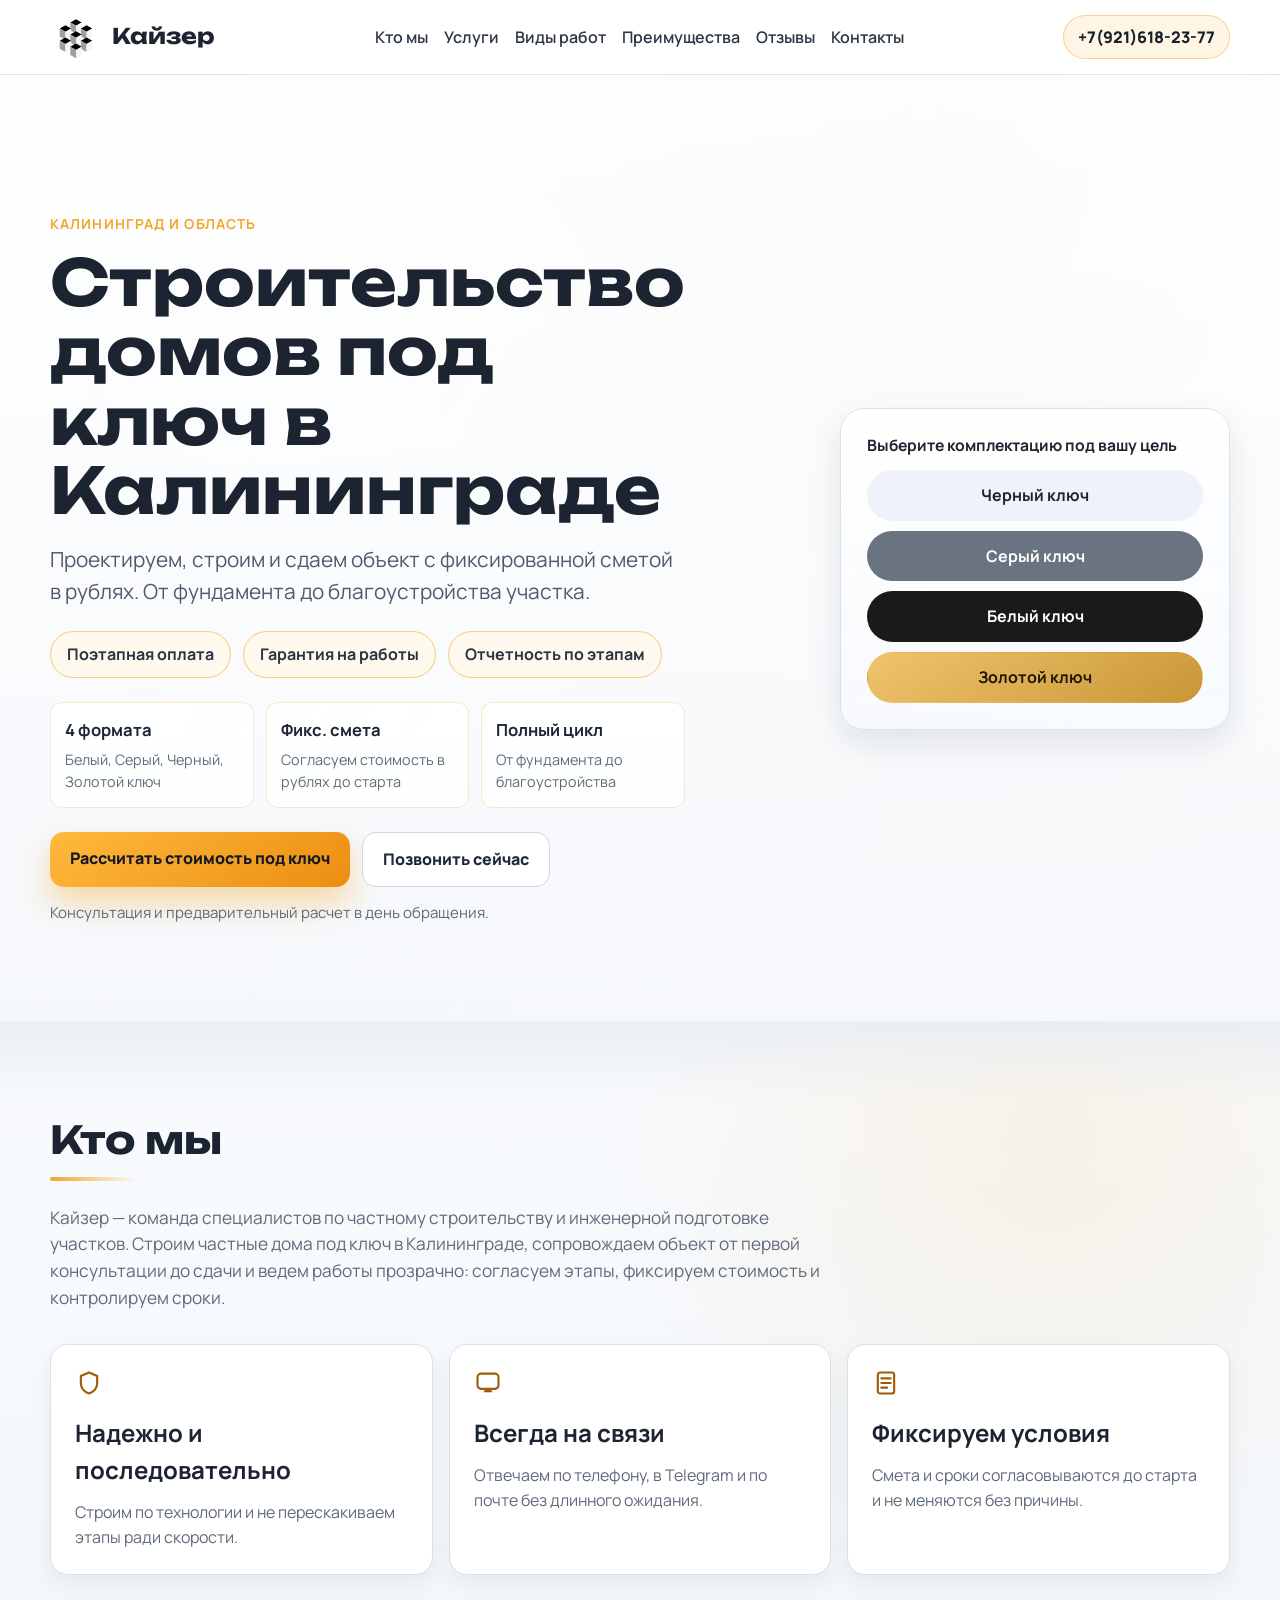
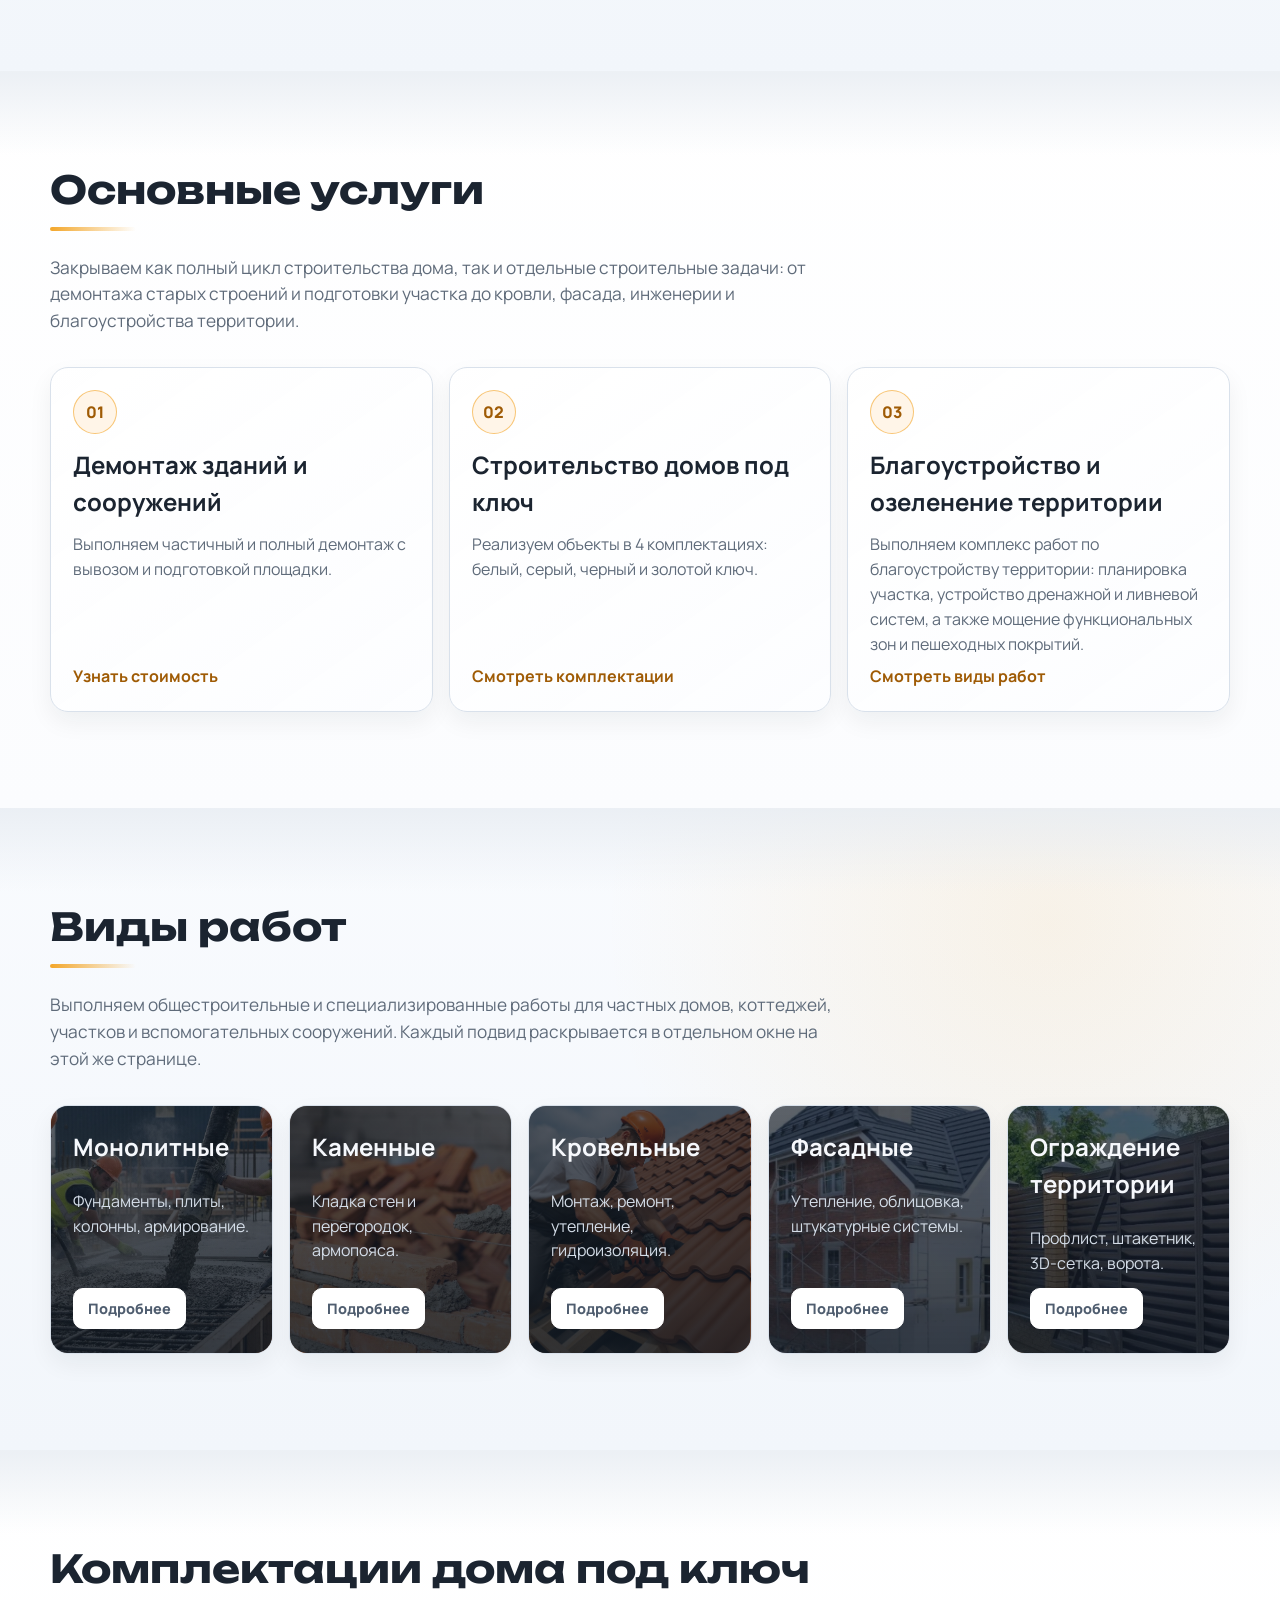
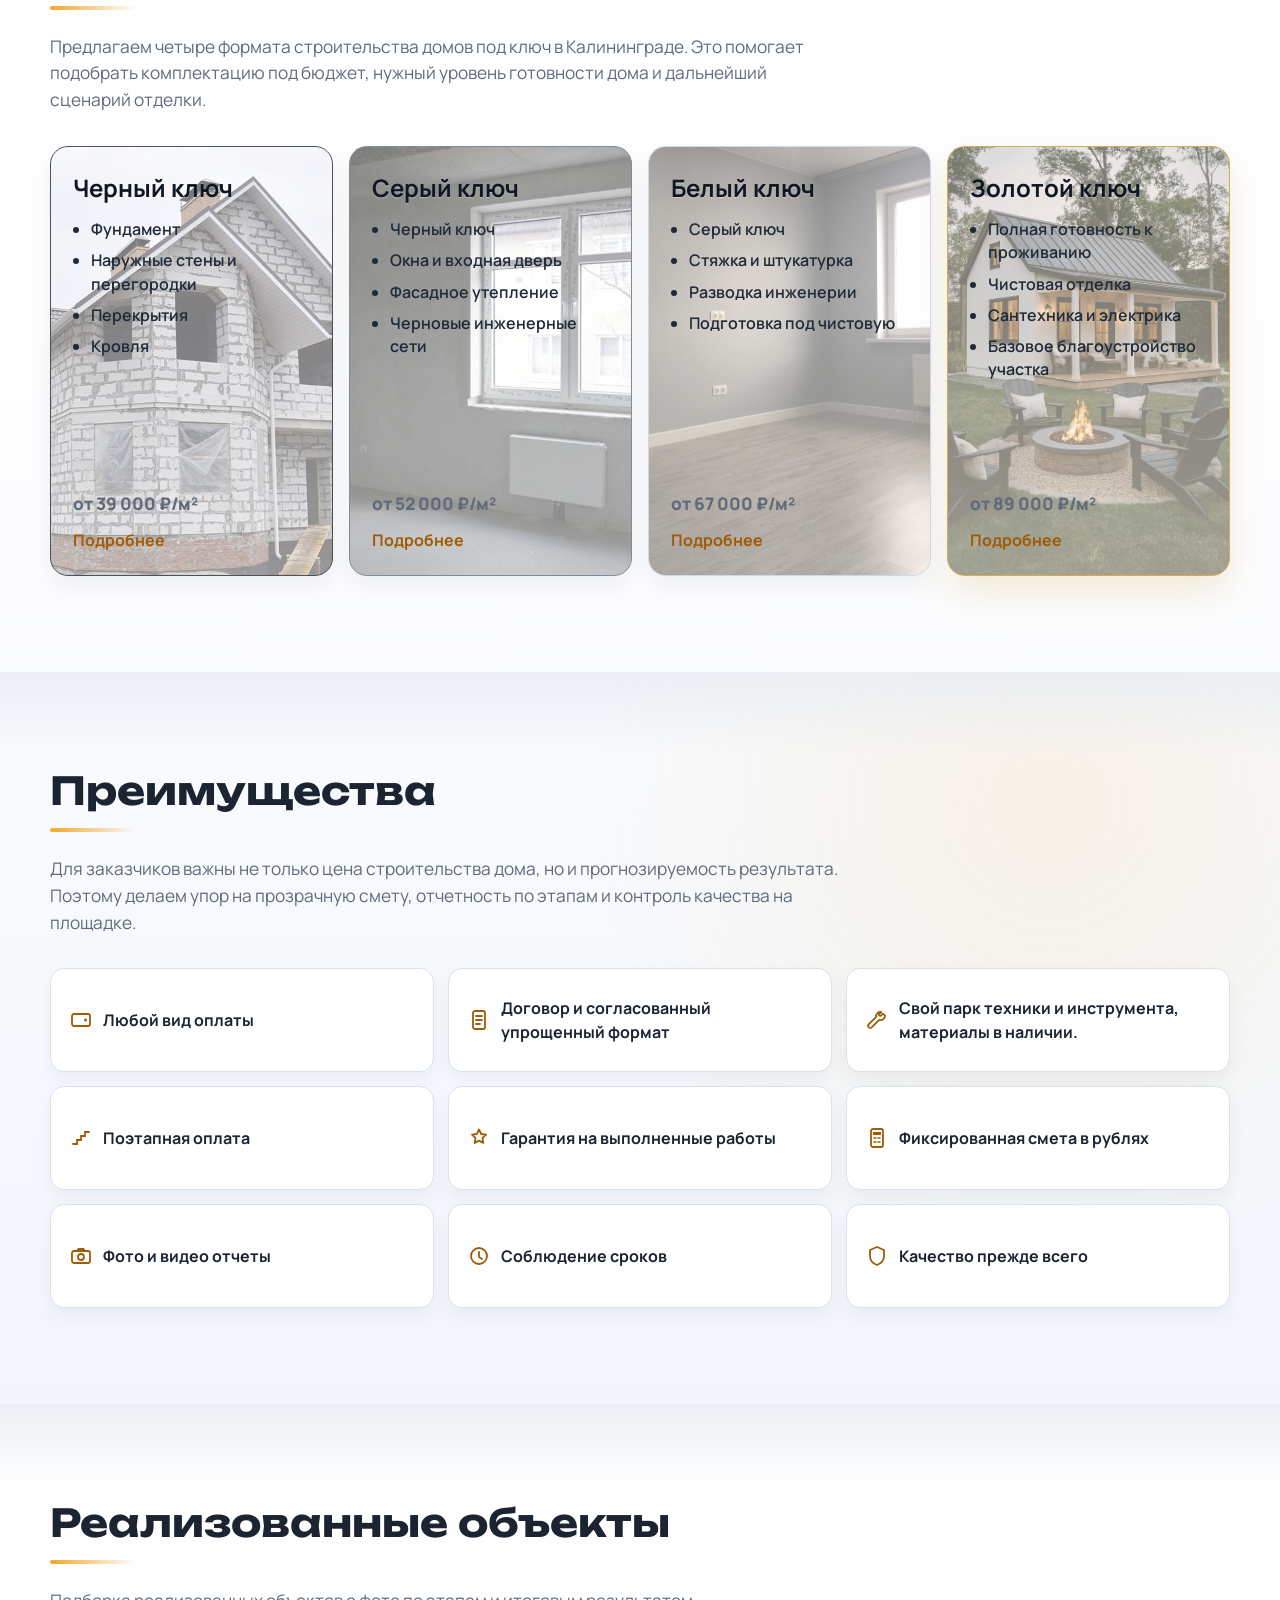
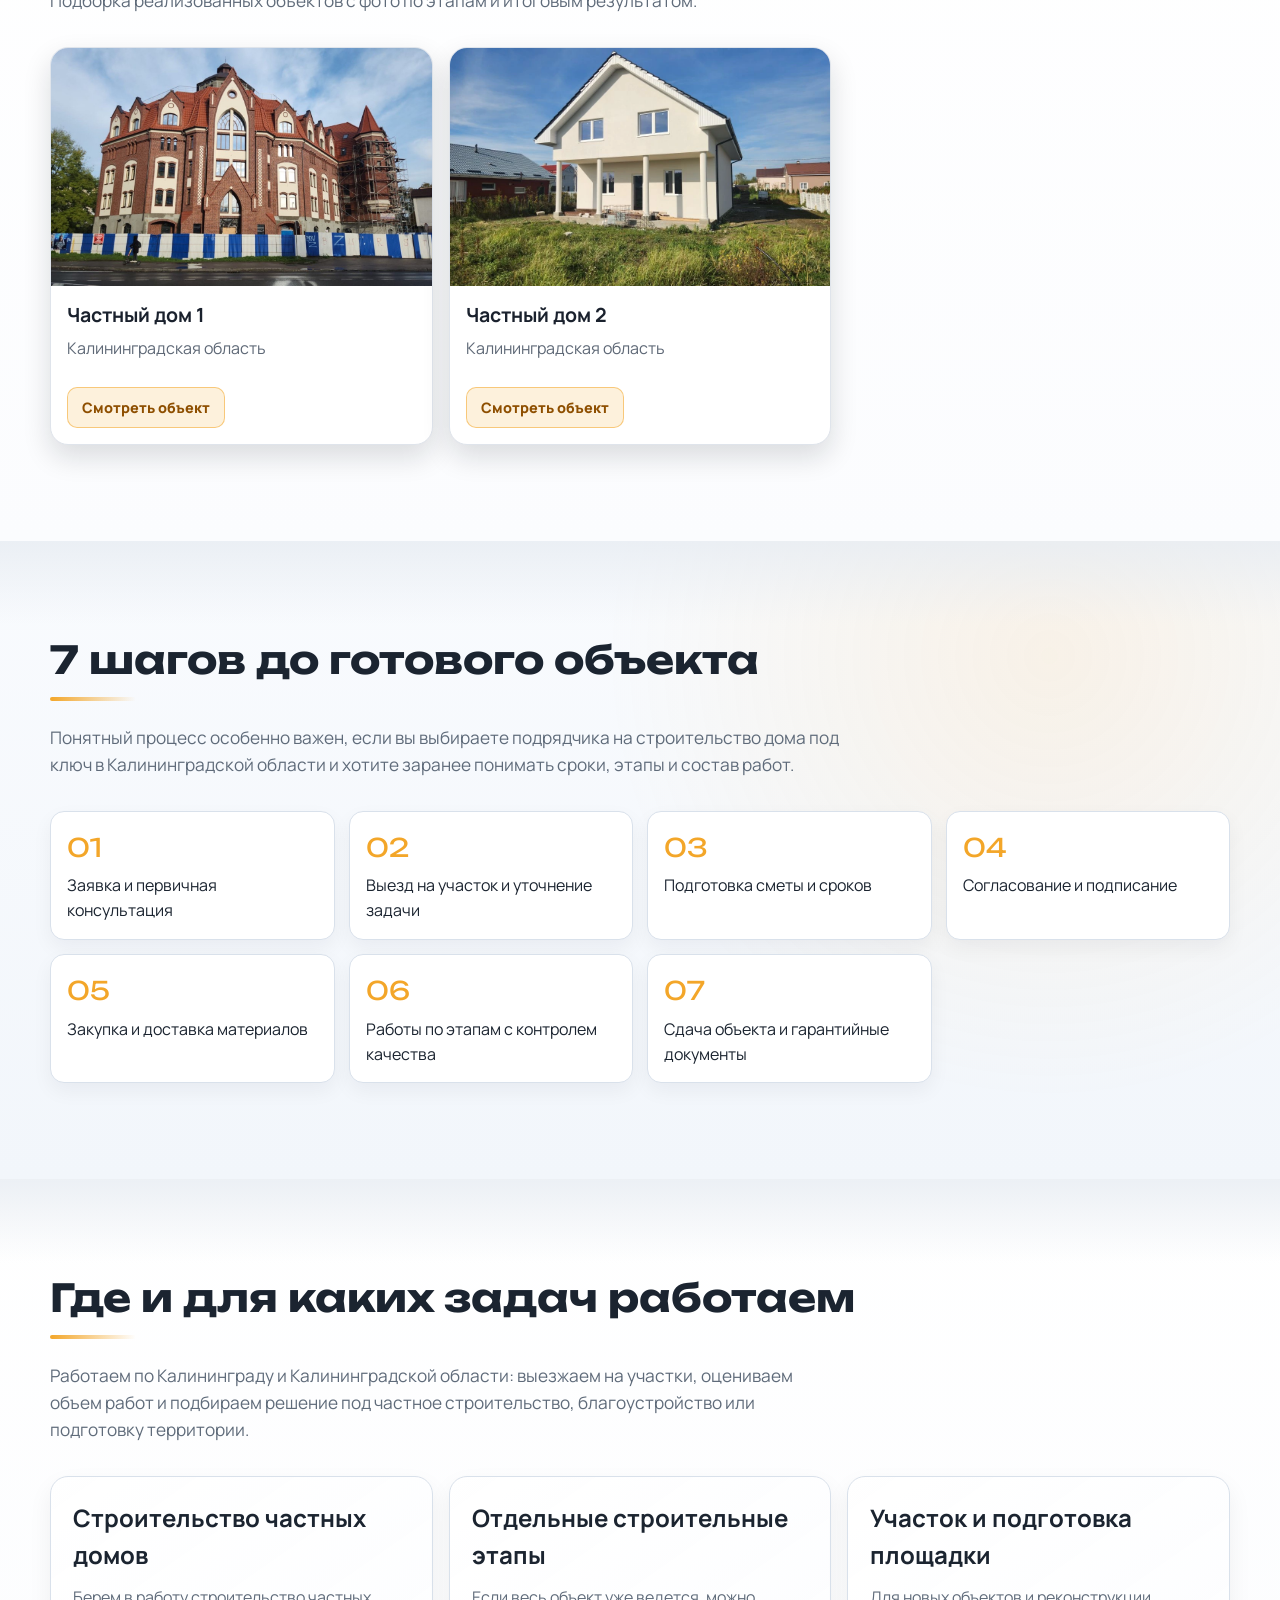
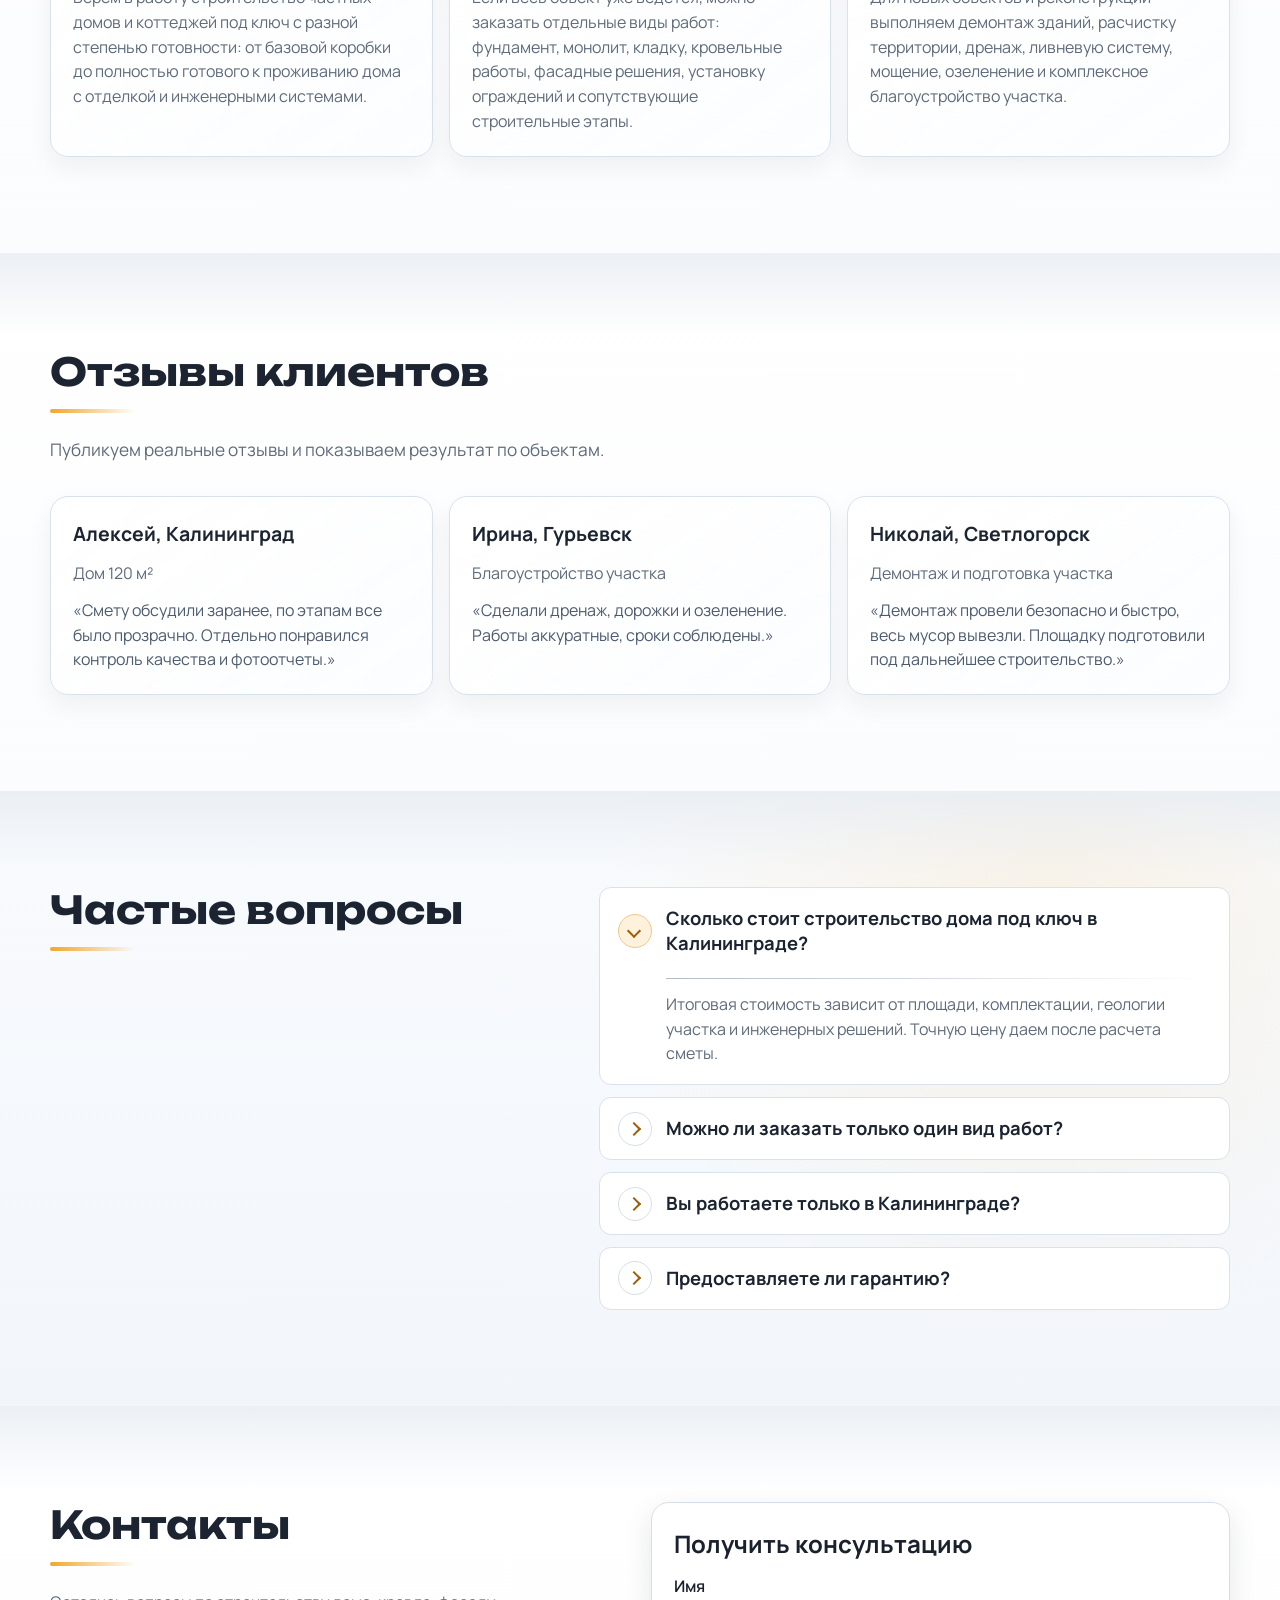
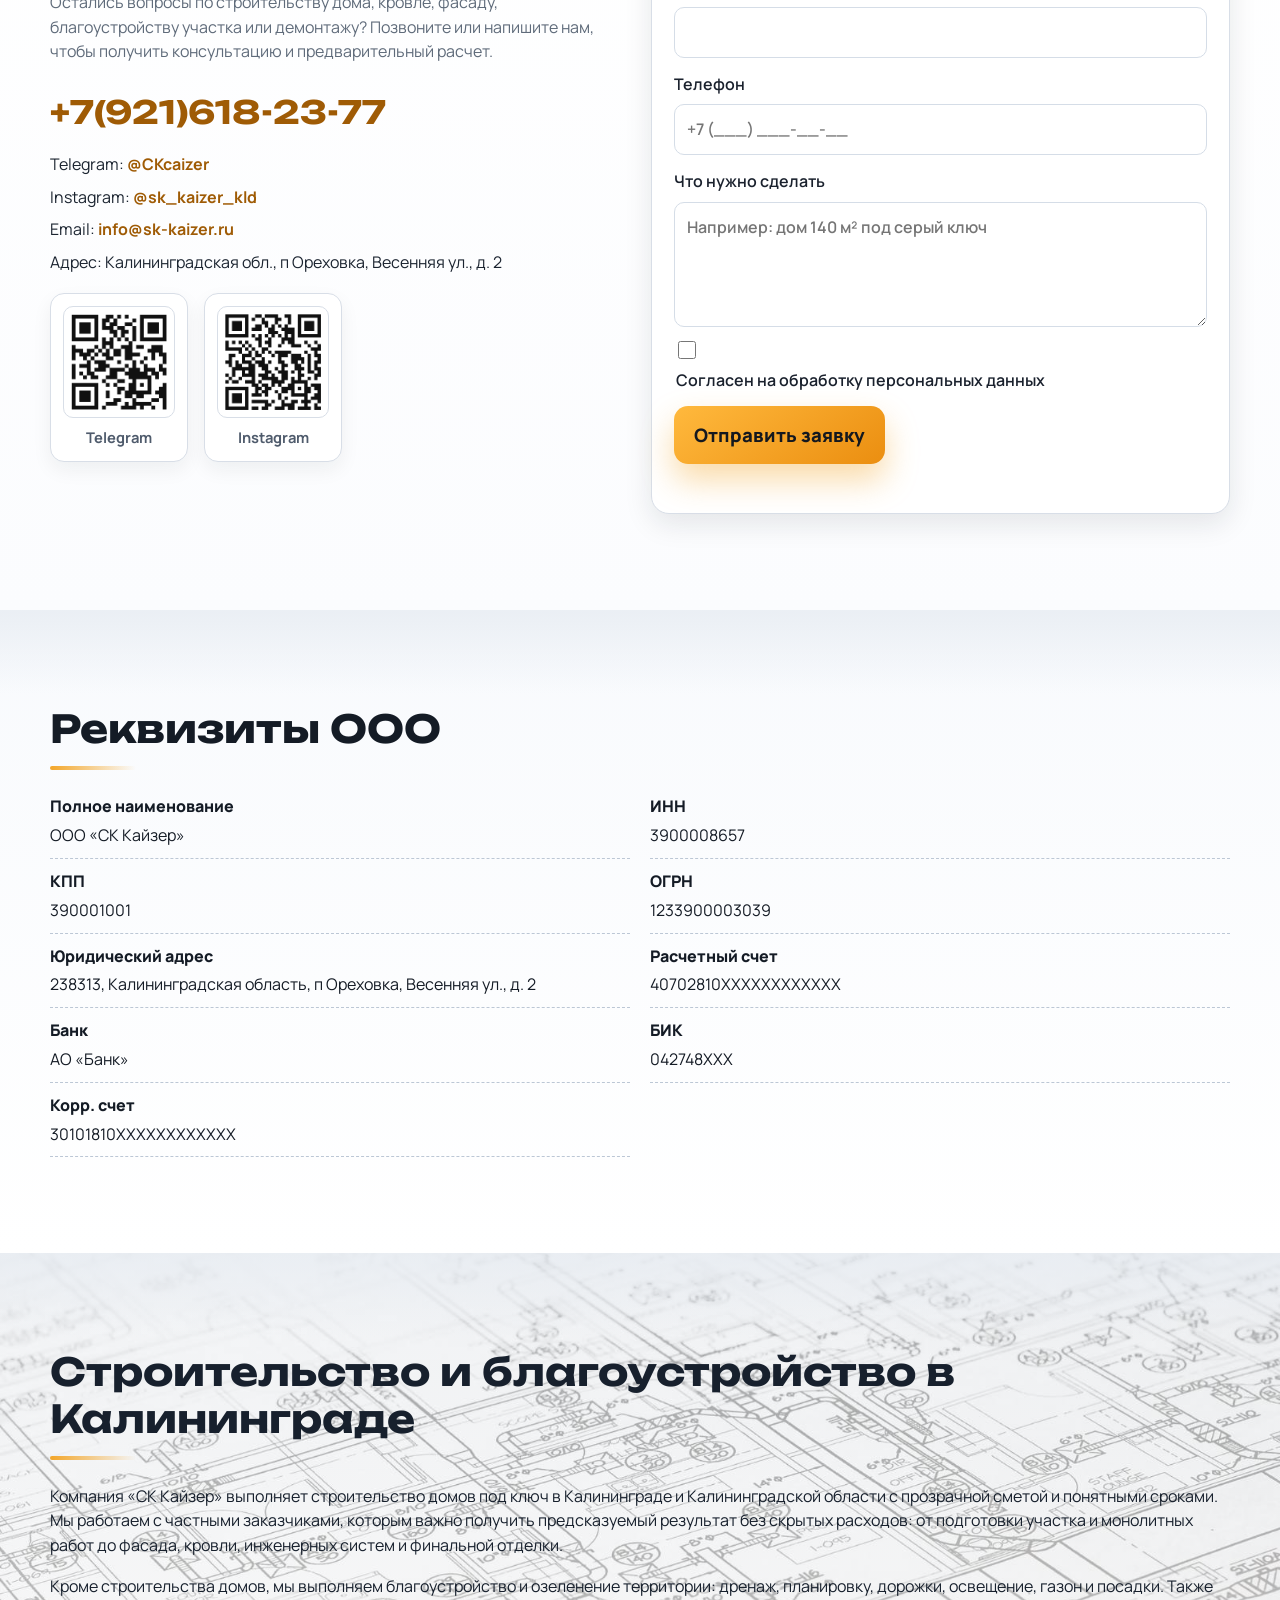
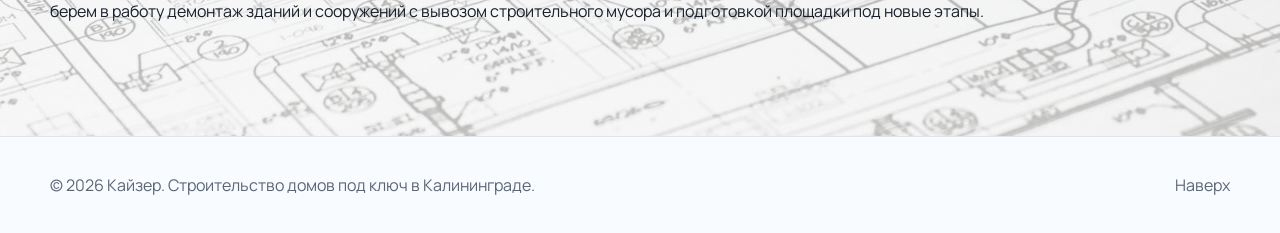
==== commit 1ab1d25b: "Страницы по типам комплектаций" ====
--- a/index.html
+++ b/index.html
@@ -315,10 +315,10 @@
           <aside class="keychain" aria-label="Комплектации под ключ">
             <p class="keychain__title">Выберите комплектацию под вашу цель</p>
             <div class="keychain__keys">
-              <a class="key key--white" href="#packages">Черный ключ</a>
-              <a class="key key--gray" href="#packages">Серый ключ</a>
-              <a class="key key--black" href="#packages">Белый ключ</a>
-              <a class="key key--gold" href="#packages">Золотой ключ</a>
+              <a class="key key--white" href="chernyy-klyuch/">Черный ключ</a>
+              <a class="key key--gray" href="seryy-klyuch/">Серый ключ</a>
+              <a class="key key--black" href="belyy-klyuch/">Белый ключ</a>
+              <a class="key key--gold" href="zolotoy-klyuch/">Золотой ключ</a>
             </div>
           </aside>
         </div>
@@ -539,7 +539,10 @@
                 <li>Перекрытия</li>
                 <li>Кровля</li>
               </ul>
-              <p class="price">от 39 000 ₽/м²</p>
+              <div class="package__footer">
+                <p class="price">от 39 000 ₽/м²</p>
+                <a class="text-link" href="chernyy-klyuch/">Подробнее</a>
+              </div>
             </article>
 
             <article class="card package package--gray" id="package-gray">
@@ -550,7 +553,10 @@
                 <li>Фасадное утепление</li>
                 <li>Черновые инженерные сети</li>
               </ul>
-              <p class="price">от 52 000 ₽/м²</p>
+              <div class="package__footer">
+                <p class="price">от 52 000 ₽/м²</p>
+                <a class="text-link" href="seryy-klyuch/">Подробнее</a>
+              </div>
             </article>
 
             <article class="card package package--white" id="package-white">
@@ -561,7 +567,10 @@
                 <li>Разводка инженерии</li>
                 <li>Подготовка под чистовую</li>
               </ul>
-              <p class="price">от 67 000 ₽/м²</p>
+              <div class="package__footer">
+                <p class="price">от 67 000 ₽/м²</p>
+                <a class="text-link" href="belyy-klyuch/">Подробнее</a>
+              </div>
             </article>
 
             <article class="card package package--gold" id="package-gold">
@@ -572,7 +581,10 @@
                 <li>Сантехника и электрика</li>
                 <li>Базовое благоустройство участка</li>
               </ul>
-              <p class="price">от 89 000 ₽/м²</p>
+              <div class="package__footer">
+                <p class="price">от 89 000 ₽/м²</p>
+                <a class="text-link" href="zolotoy-klyuch/">Подробнее</a>
+              </div>
             </article>
           </div>
         </div>
--- a/styles.css
+++ b/styles.css
@@ -806,11 +806,14 @@
   flex-direction: column;
   height: 100%;
   min-height: 430px;
-  padding-bottom: 72px;
   scroll-margin-top: 110px;
   overflow: hidden;
   color: #1f2937;
   text-shadow: none;
+}
+
+.package__footer {
+  margin-top: auto;
 }
 
 .package h3 {
@@ -848,14 +851,17 @@
 }
 
 .price {
-  position: absolute;
-  left: 22px;
-  right: 22px;
-  bottom: 22px;
-  margin: 0;
+  margin-top: 0;
+  margin-right: 0;
+  margin-bottom: 0;
+  margin-left: 0;
   font-size: 1.08rem;
   font-weight: 800;
   color: #101722;
+}
+
+.package .text-link {
+  margin-top: 10px;
 }
 
 .benefits-grid {
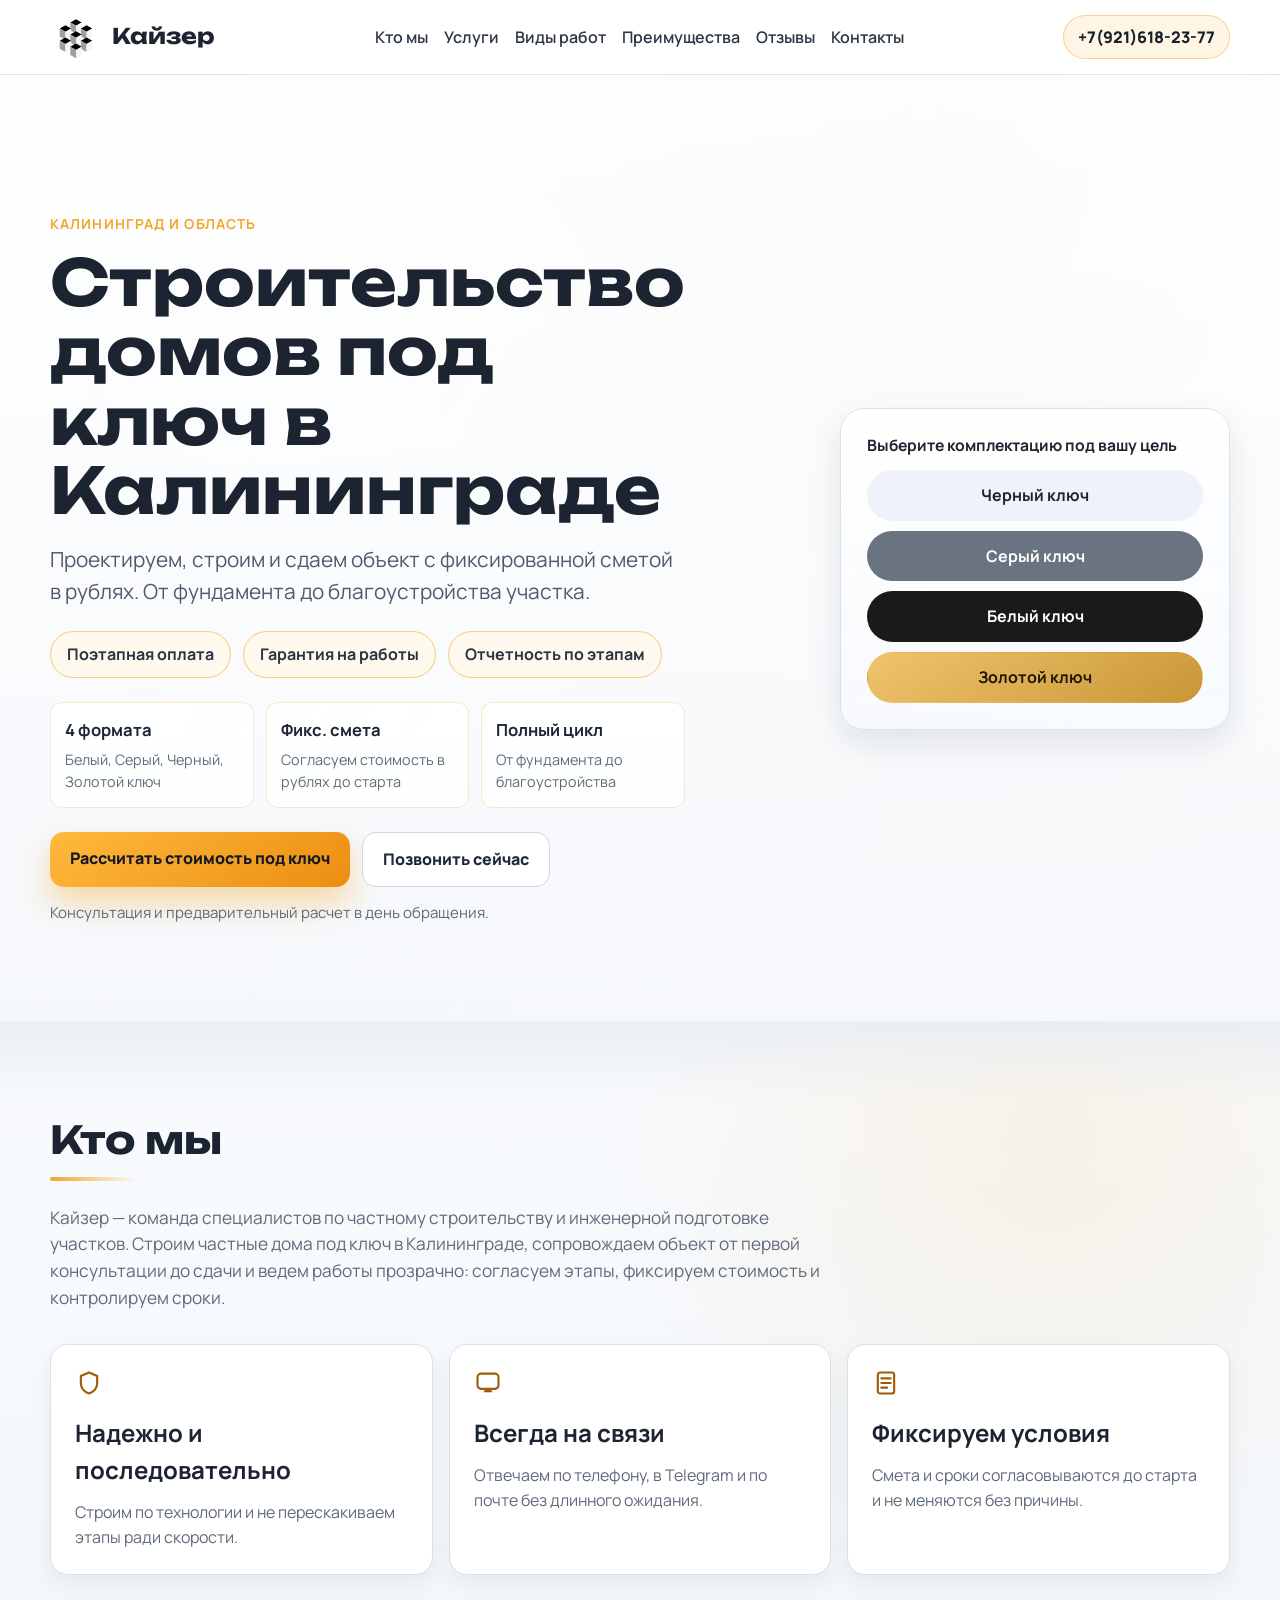
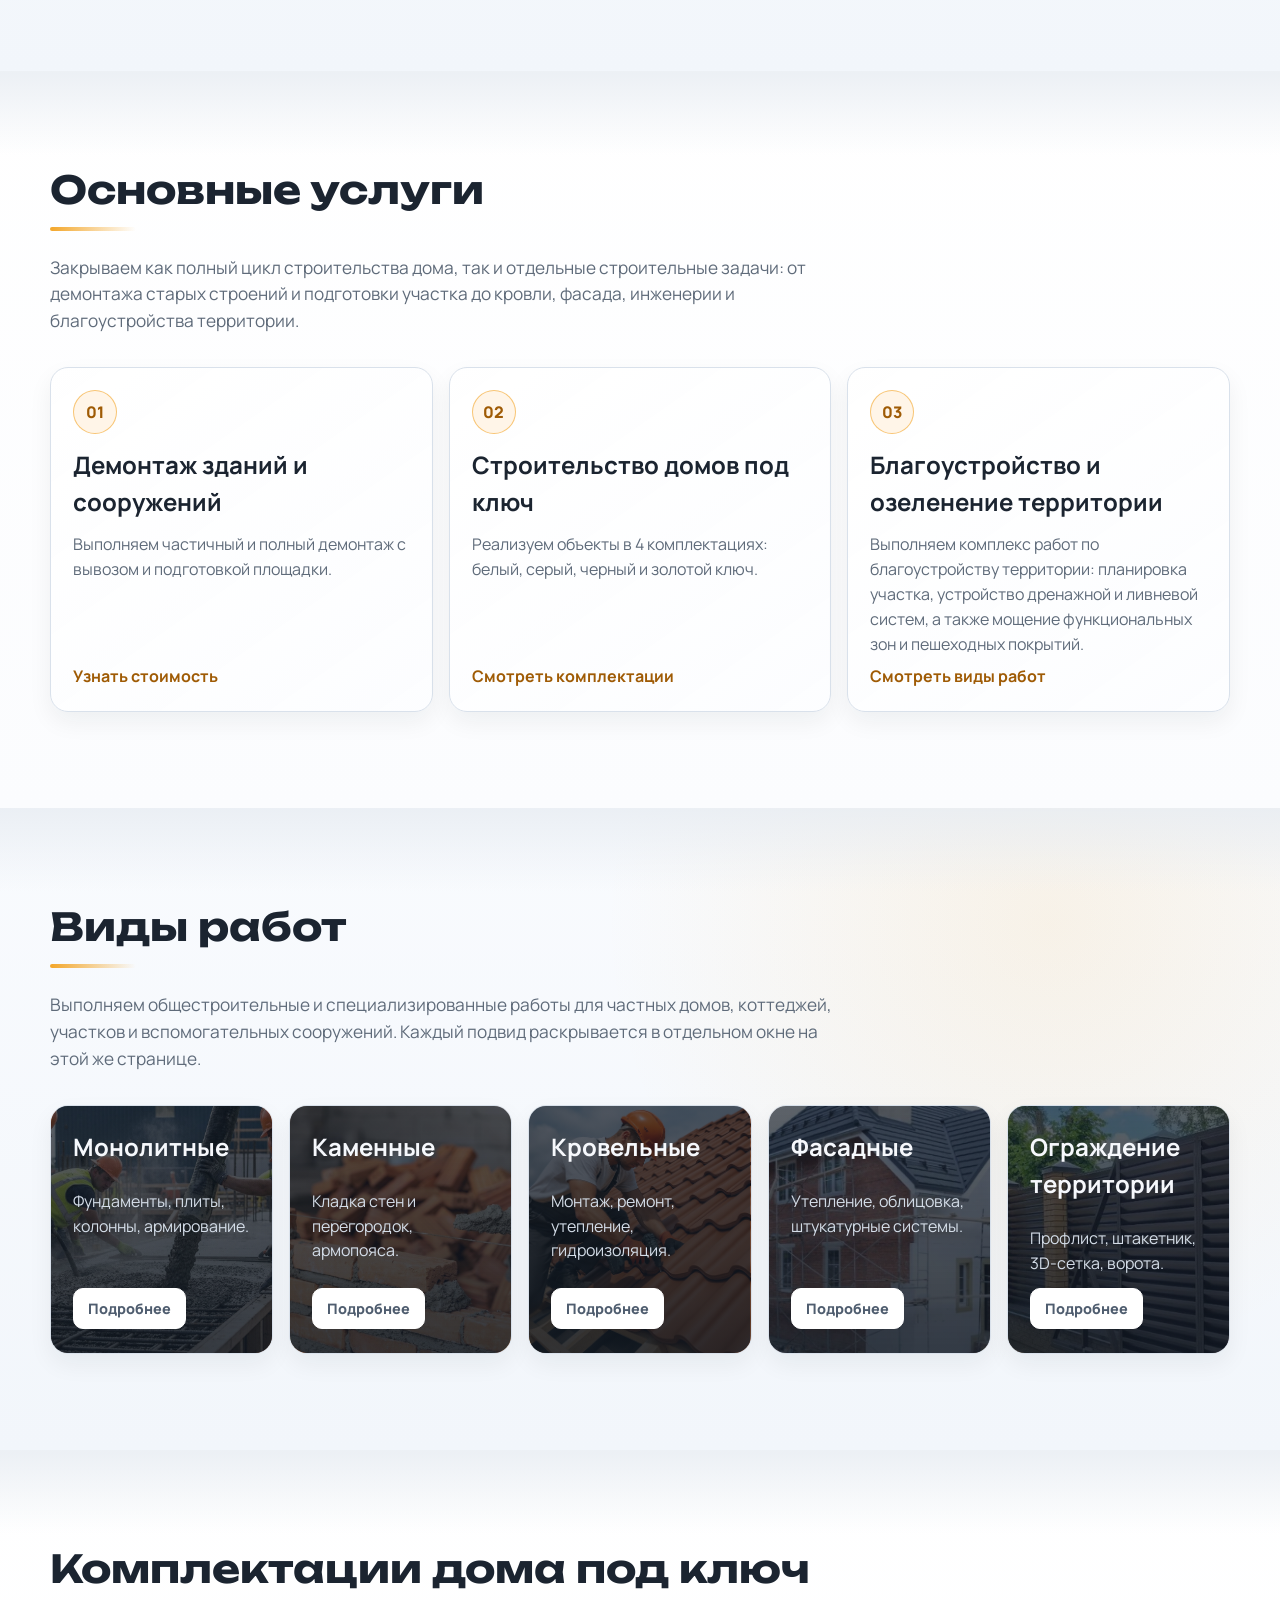
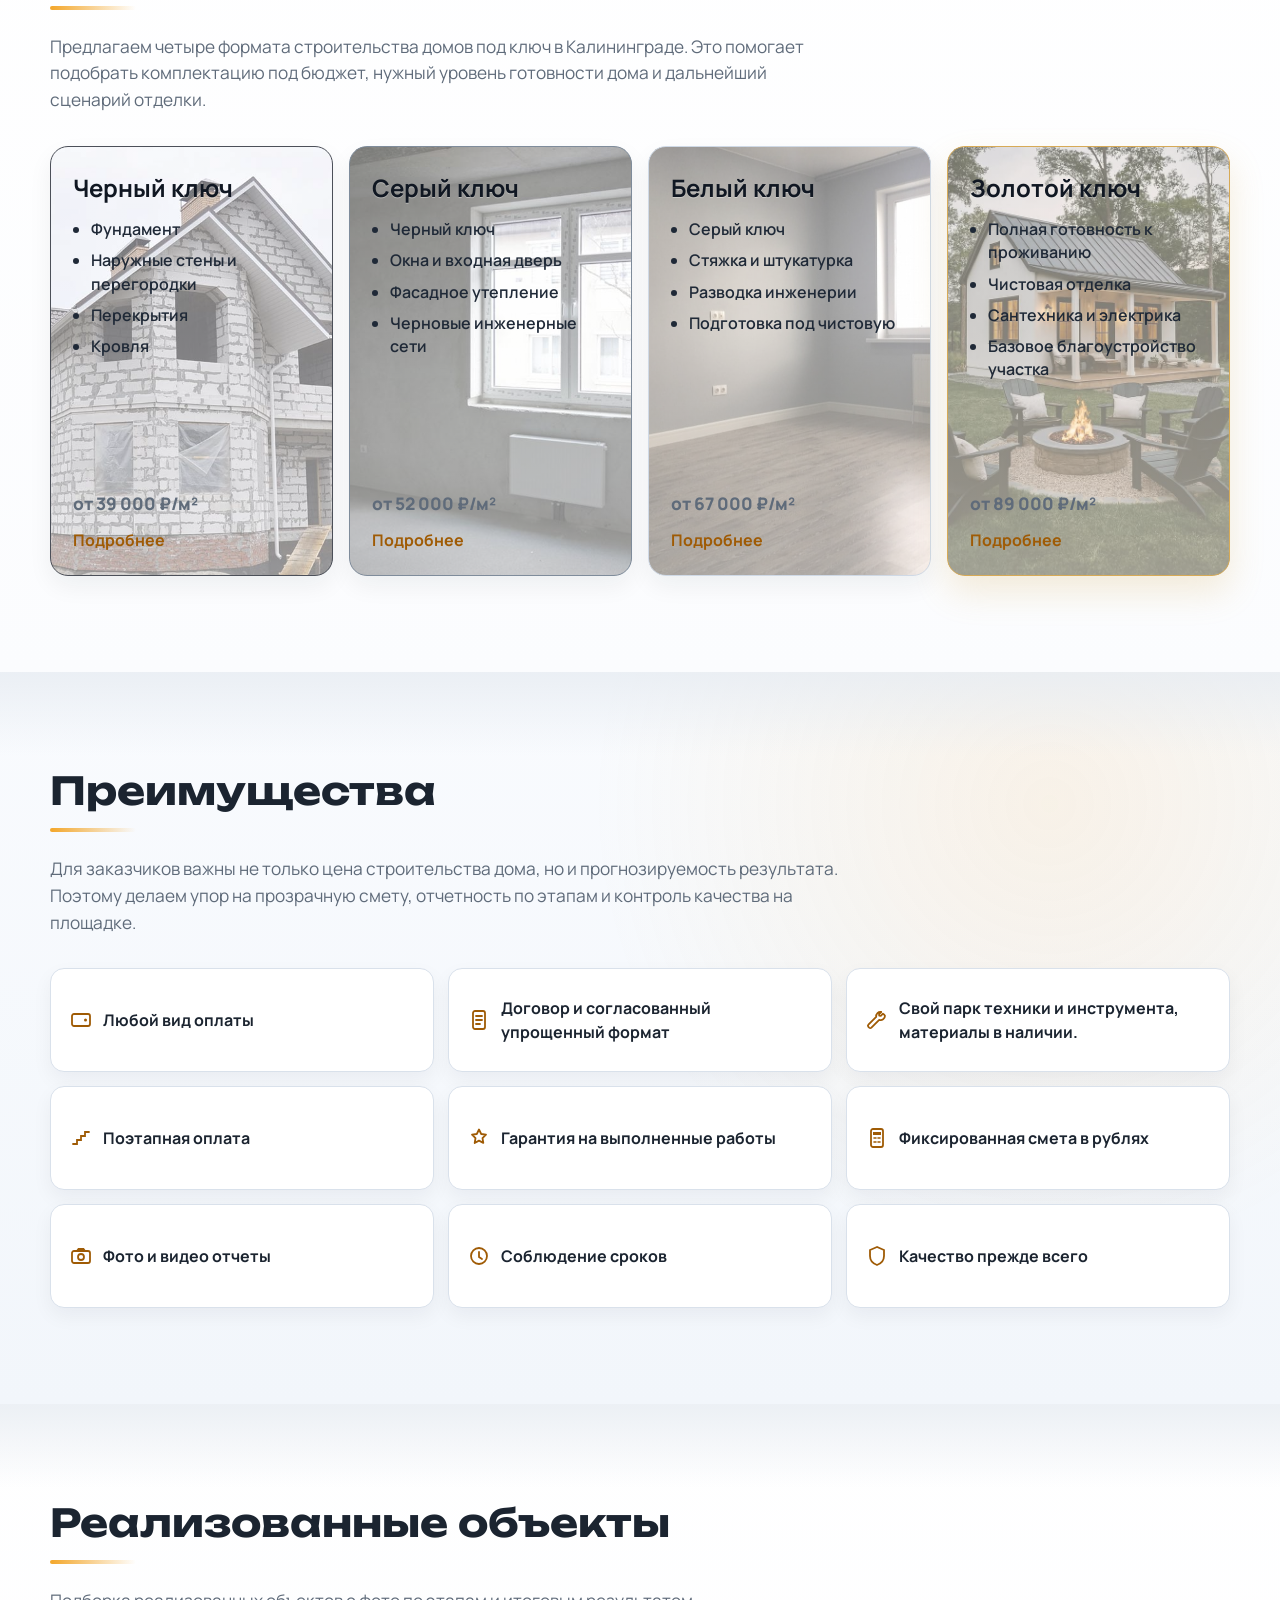
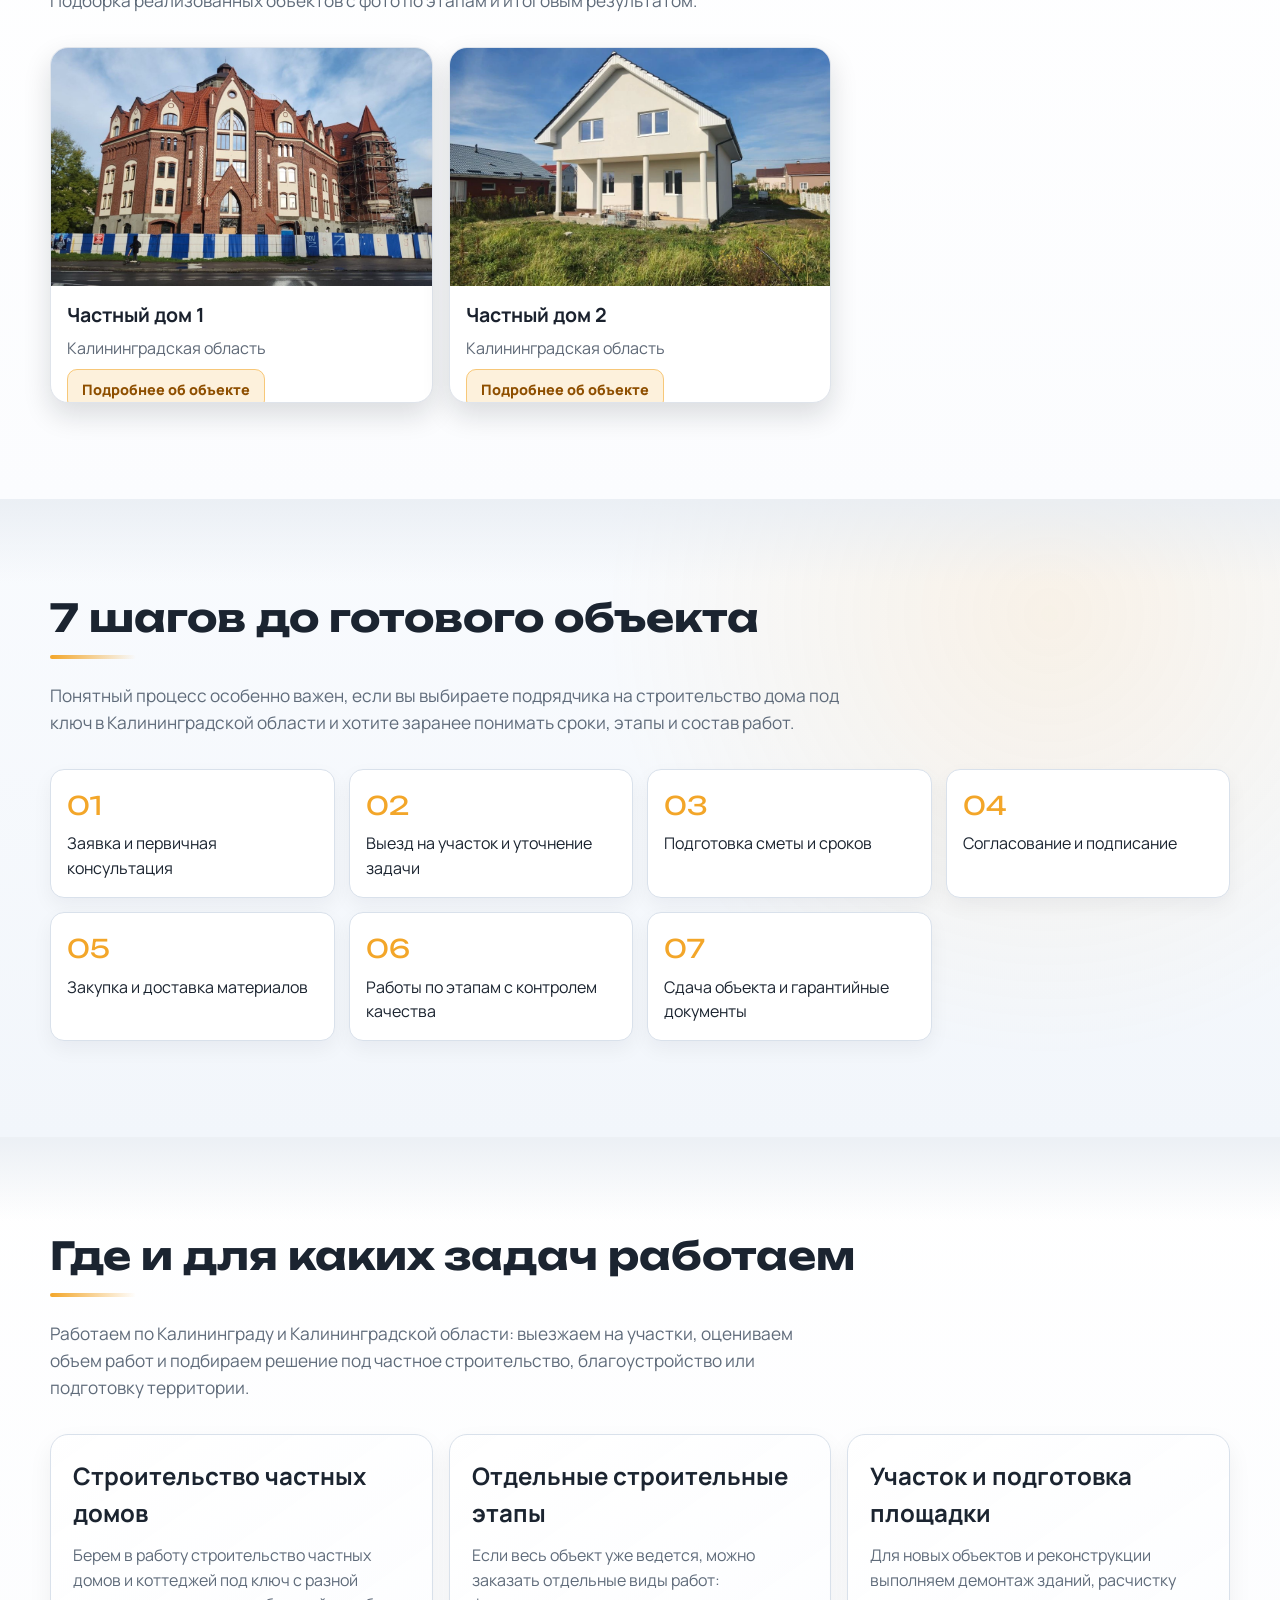
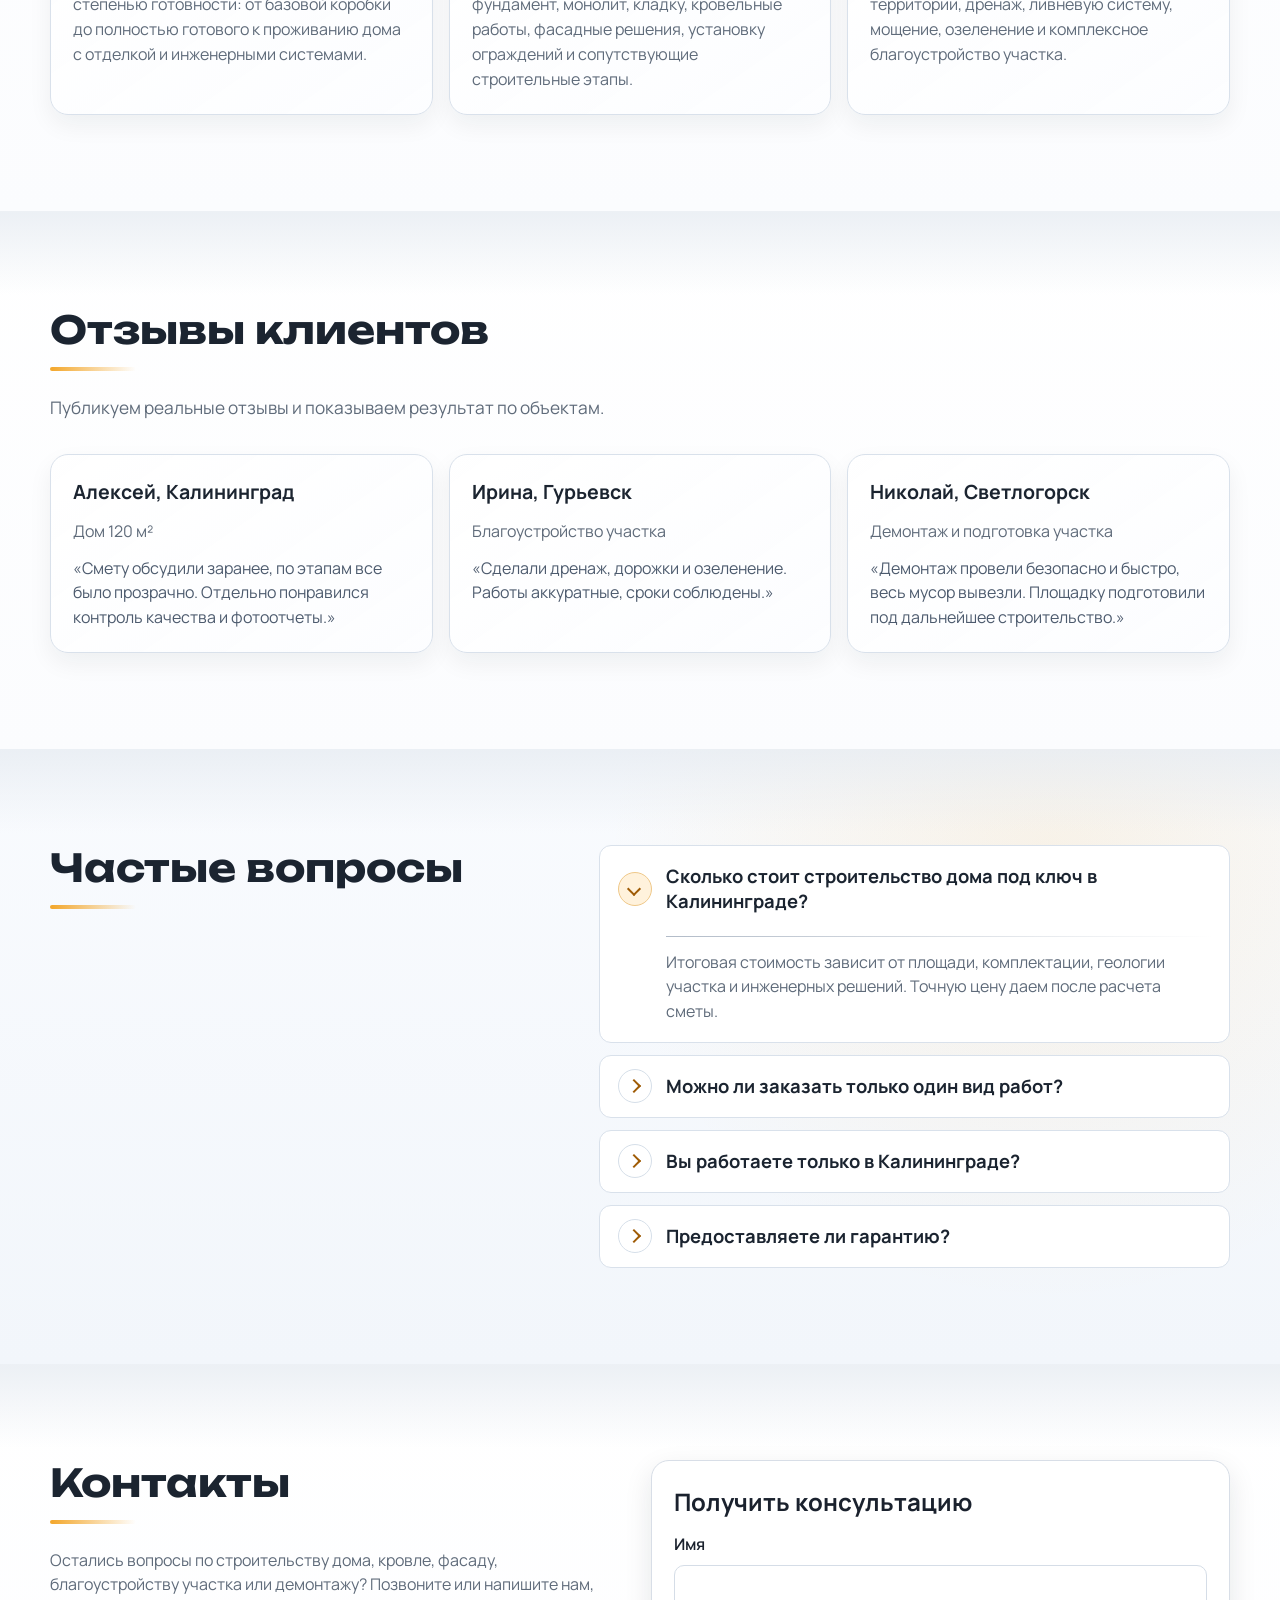
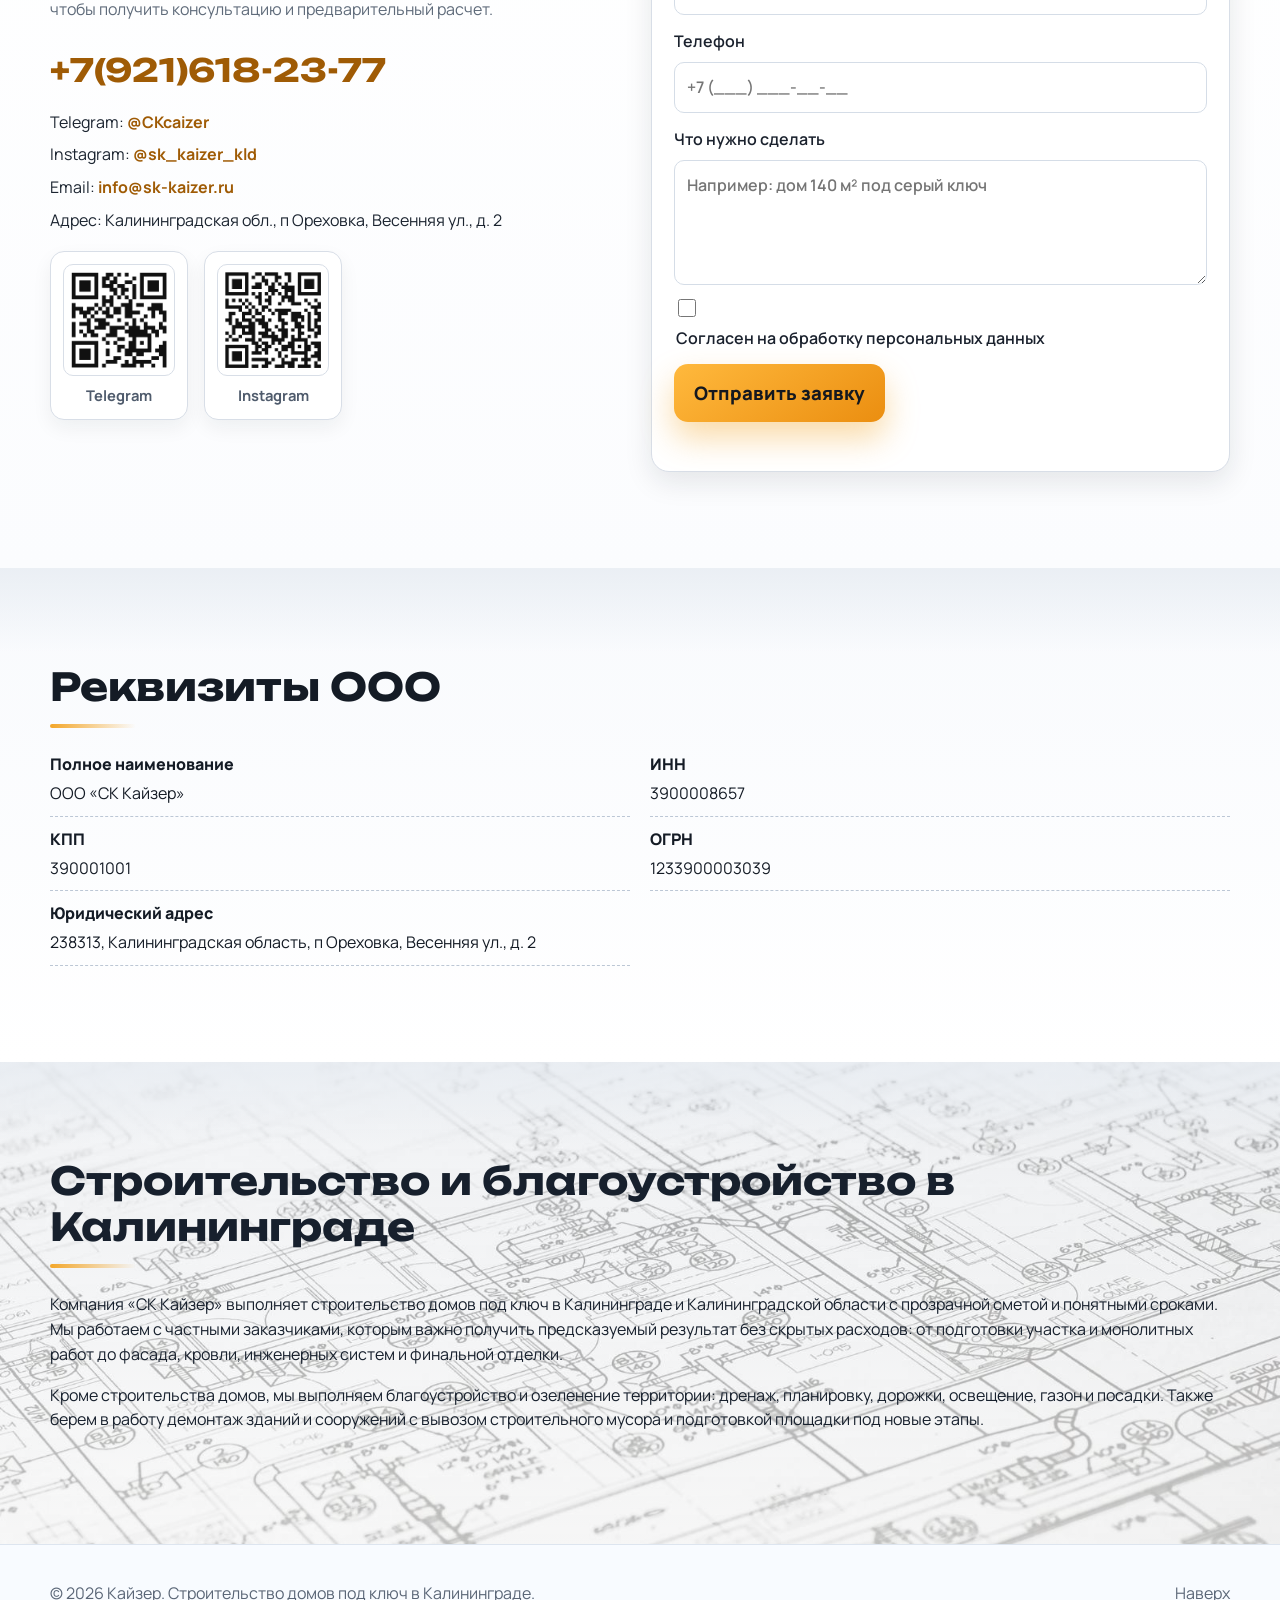
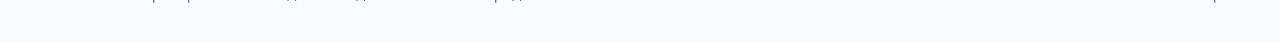
==== commit ad55f9ed: "seo" ====
--- a/index.html
+++ b/index.html
@@ -231,7 +231,7 @@
     ></noscript>
     <!-- /Yandex.Metrika counter -->
   </head>
-  <body data-metrika-id="XXXXXXXX">
+  <body data-metrika-id="109624124">
     <div id="top"></div>
     <a class="skip-link" href="#main">Перейти к контенту</a>
 
@@ -717,13 +717,9 @@
               />
               <h3>Частный дом 1</h3>
               <p>Калининградская область</p>
-              <button
-                class="btn btn--small"
-                type="button"
-                data-modal-target="modal-project"
+              <a class="btn btn--small" href="portfolio/dom-1/"
+                >Подробнее об объекте</a
               >
-                Смотреть объект
-              </button>
             </article>
             <article
               class="portfolio-card"
@@ -741,13 +737,9 @@
               />
               <h3>Частный дом 2</h3>
               <p>Калининградская область</p>
-              <button
-                class="btn btn--small"
-                type="button"
-                data-modal-target="modal-project"
+              <a class="btn btn--small" href="portfolio/dom-2/"
+                >Подробнее об объекте</a
               >
-                Смотреть объект
-              </button>
             </article>
           </div>
         </div>
@@ -1042,22 +1034,6 @@
                 238313, Калининградская область, п Ореховка, Весенняя ул., д. 2
               </dd>
             </div>
-            <div>
-              <dt>Расчетный счет</dt>
-              <dd>40702810XXXXXXXXXXXX</dd>
-            </div>
-            <div>
-              <dt>Банк</dt>
-              <dd>АО «Банк»</dd>
-            </div>
-            <div>
-              <dt>БИК</dt>
-              <dd>042748XXX</dd>
-            </div>
-            <div>
-              <dt>Корр. счет</dt>
-              <dd>30101810XXXXXXXXXXXX</dd>
-            </div>
           </dl>
         </div>
       </section>
@@ -1110,6 +1086,9 @@
             class="project-modal__description"
             id="modal-project-description"
           ></p>
+          <a class="text-link" id="modal-project-link" href="portfolio/dom-1/"
+            >Подробнее об объекте</a
+          >
           <div class="project-modal__hero-wrap">
             <img
               class="project-modal__hero"
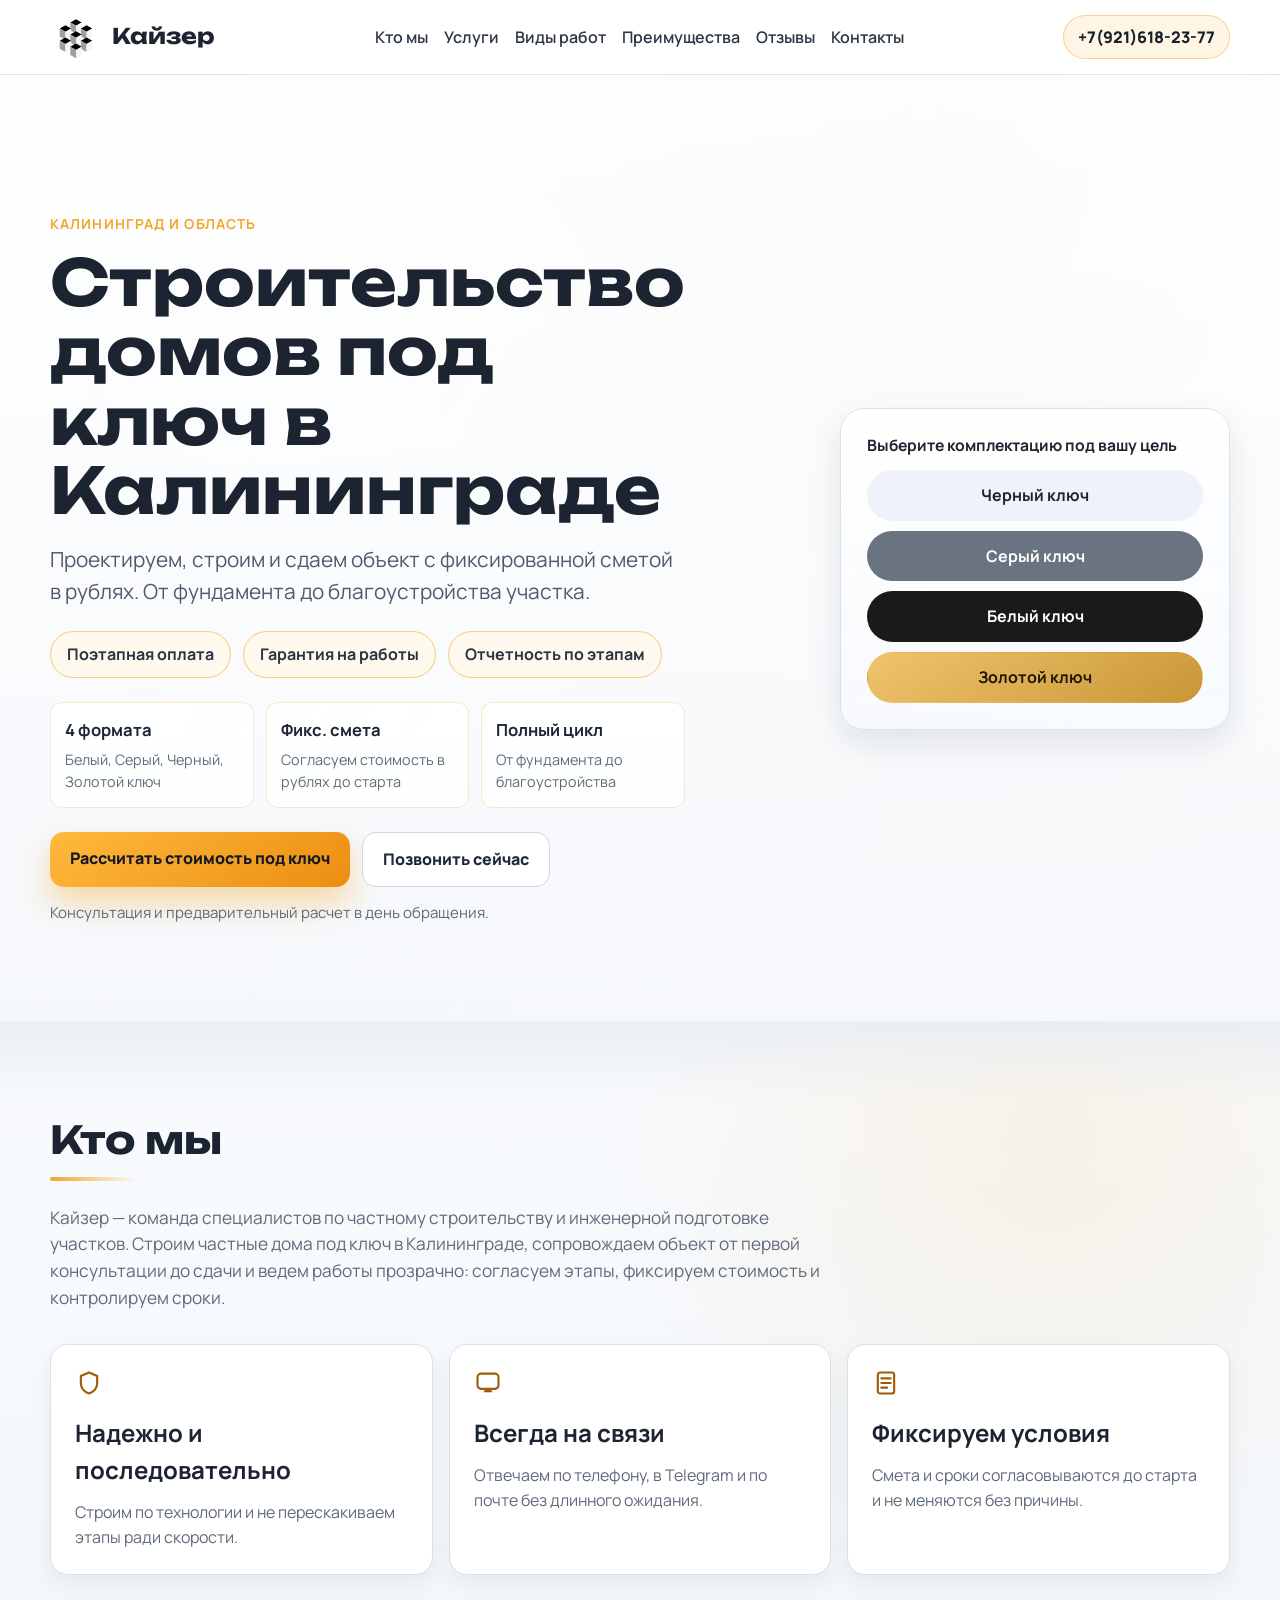
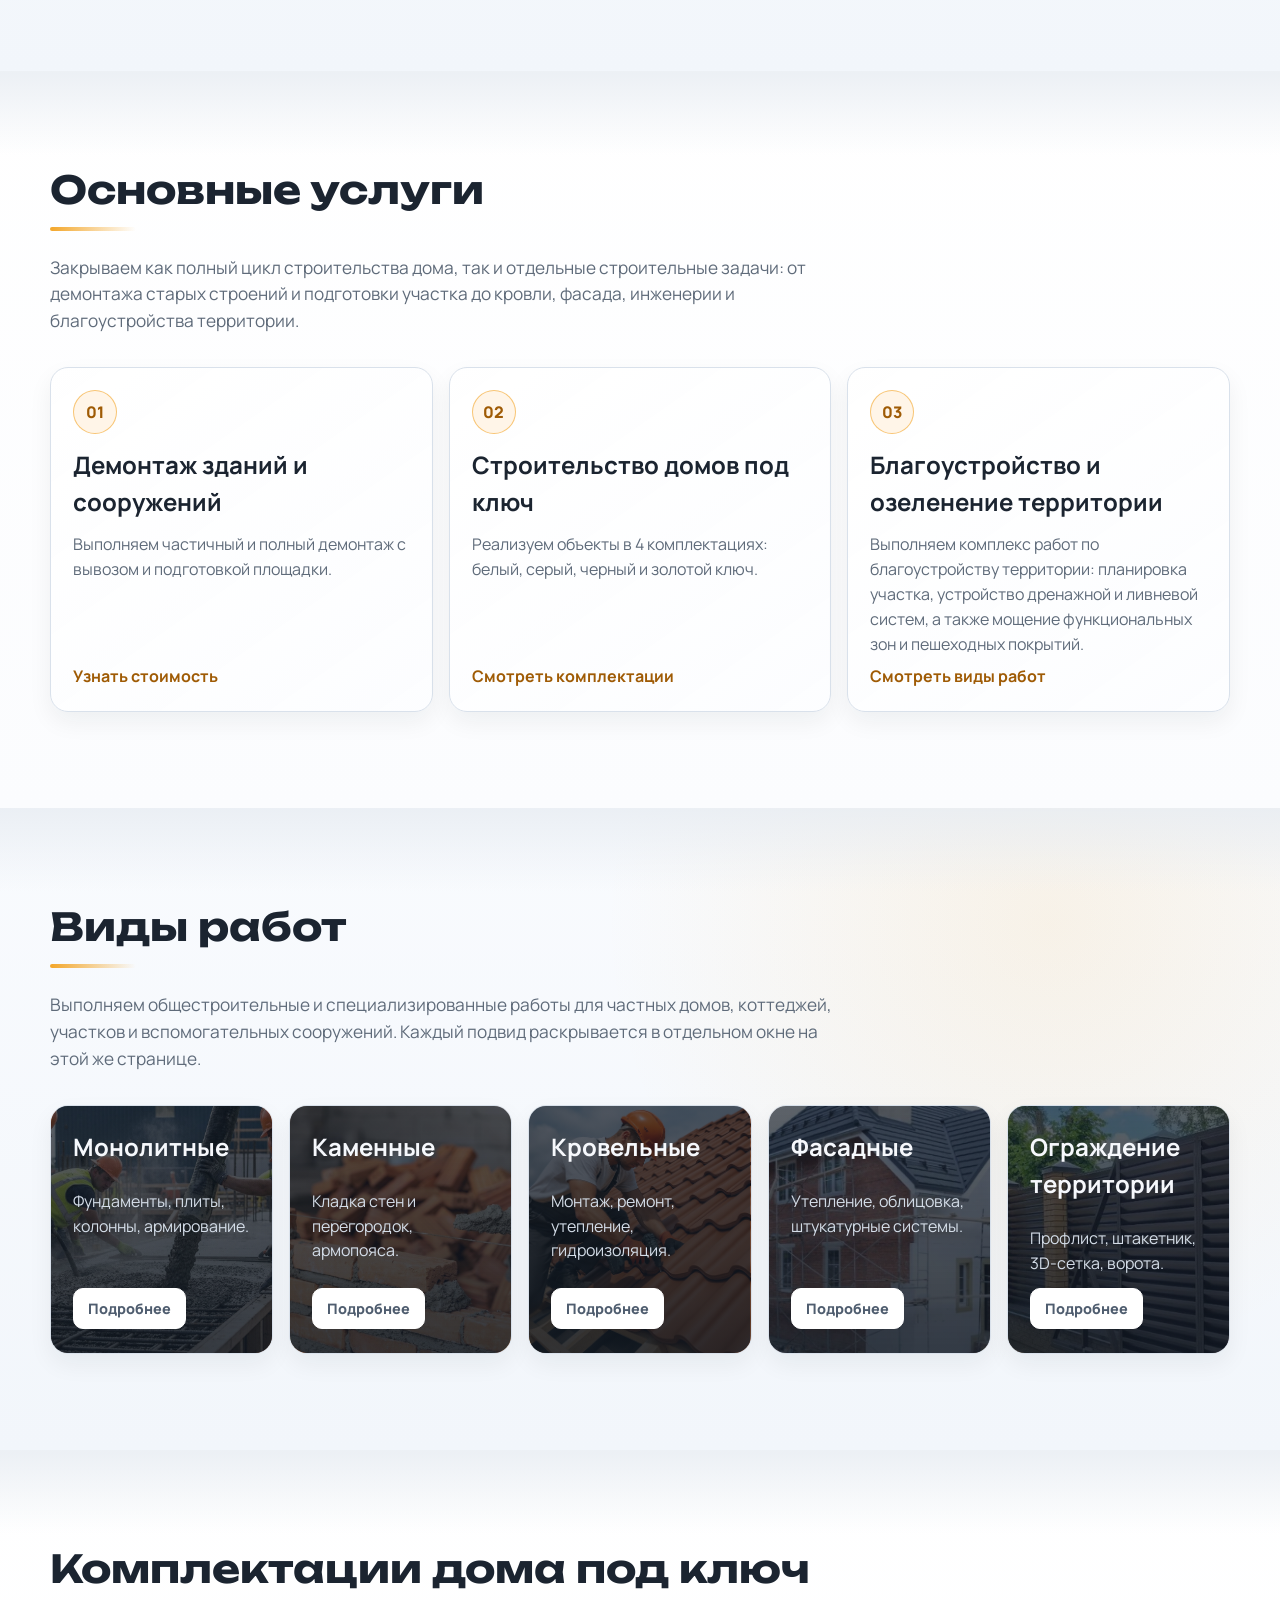
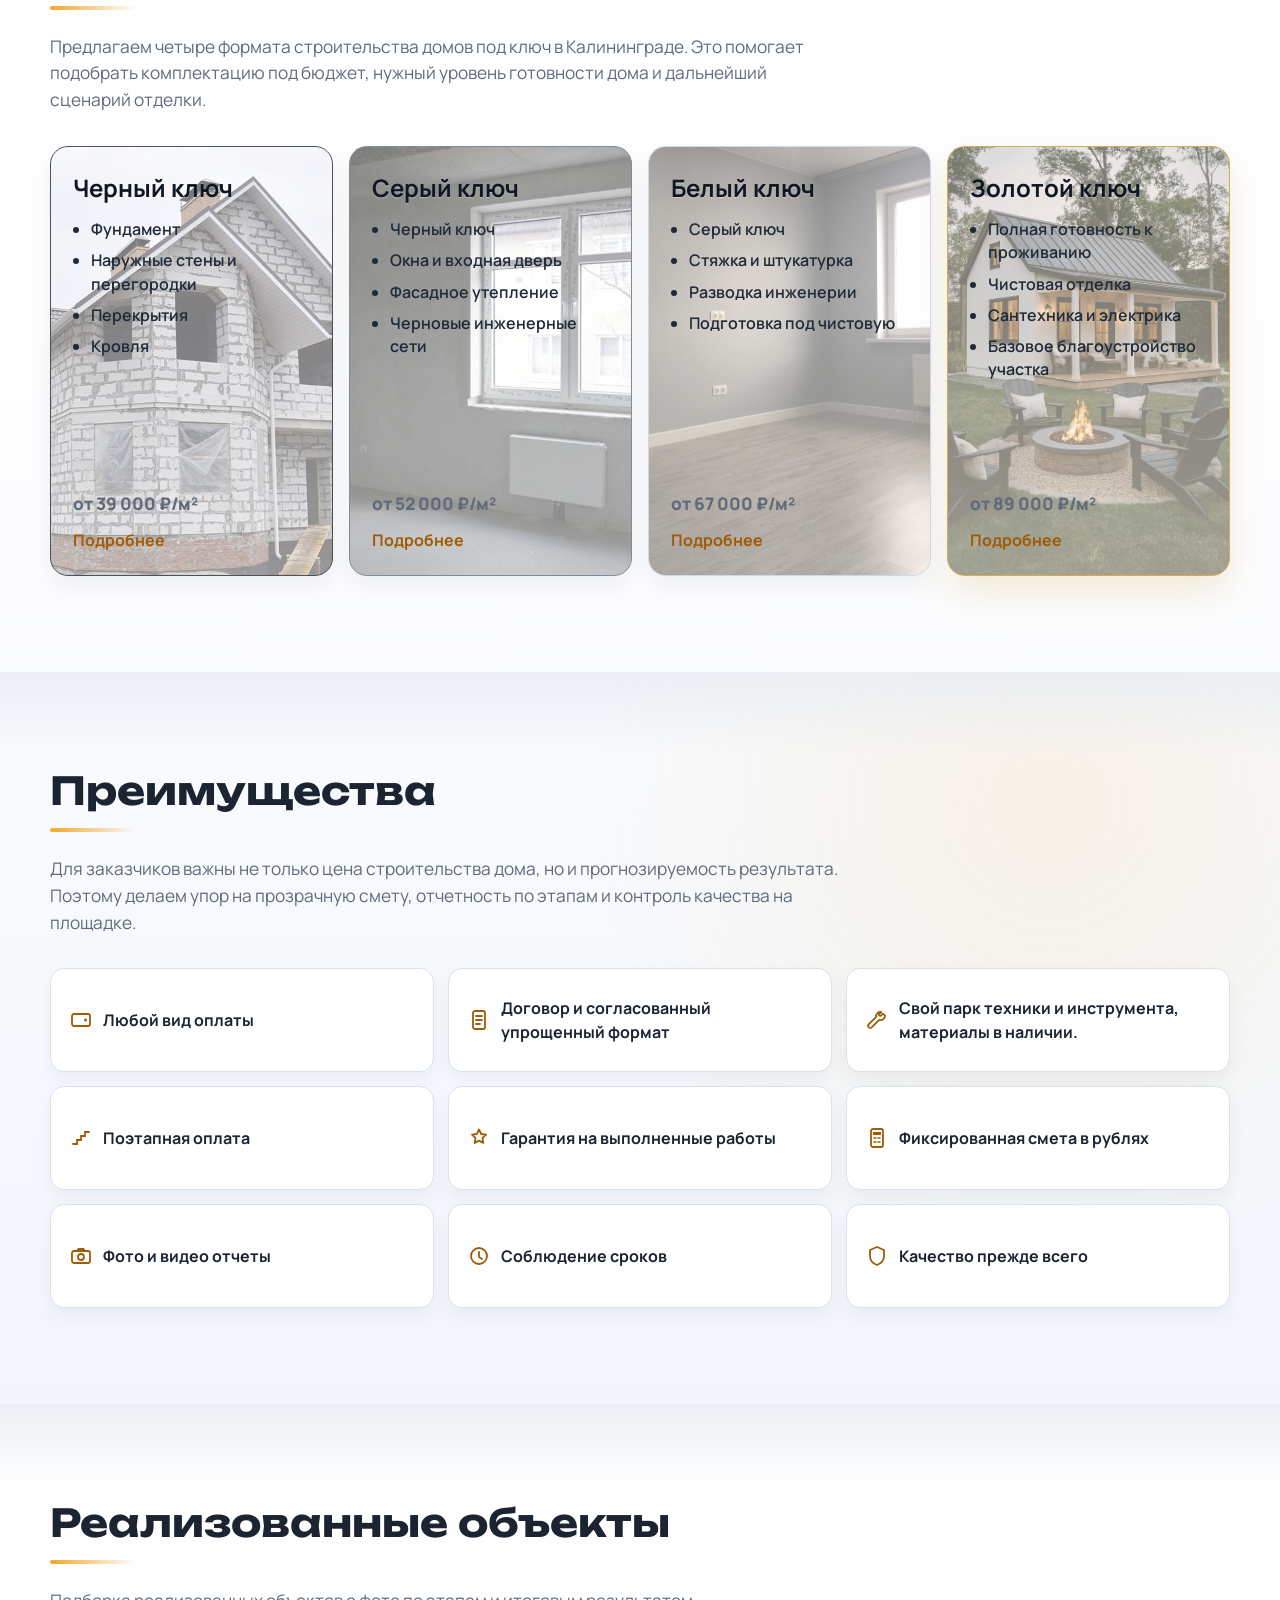
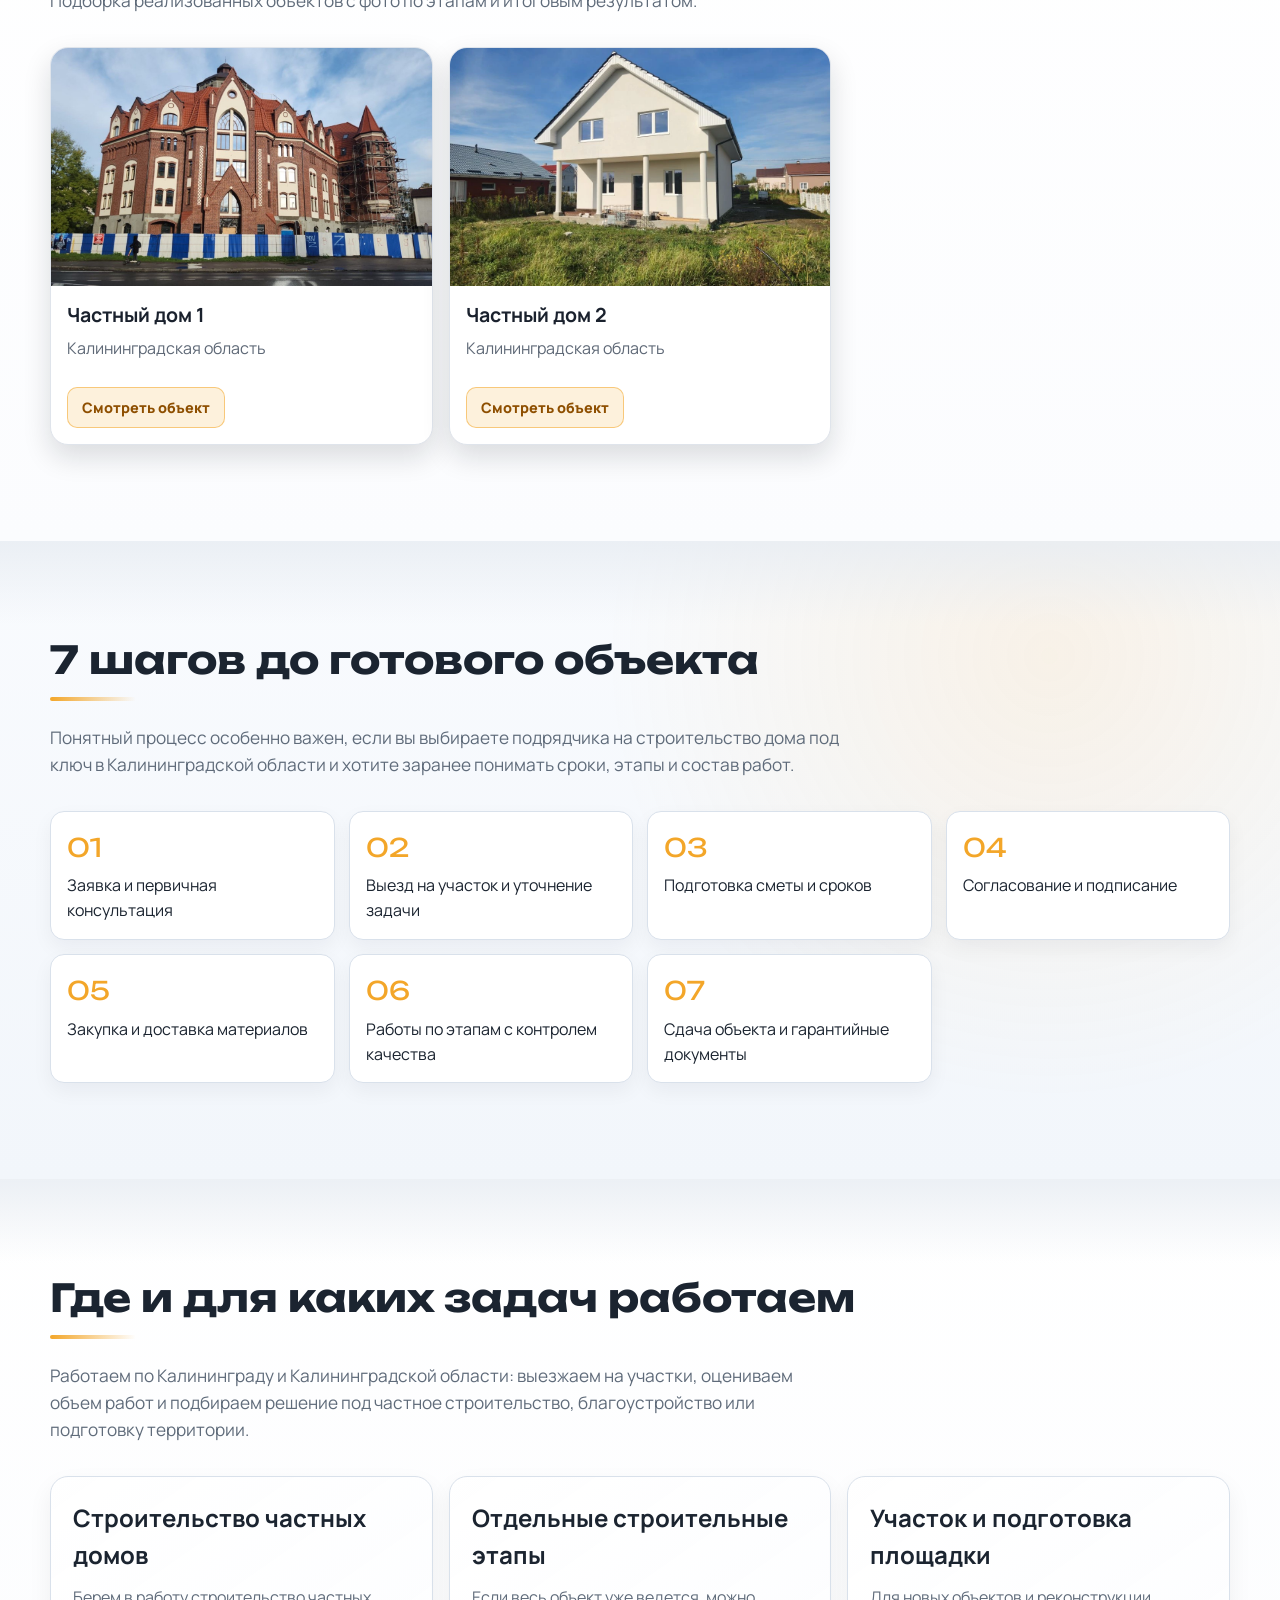
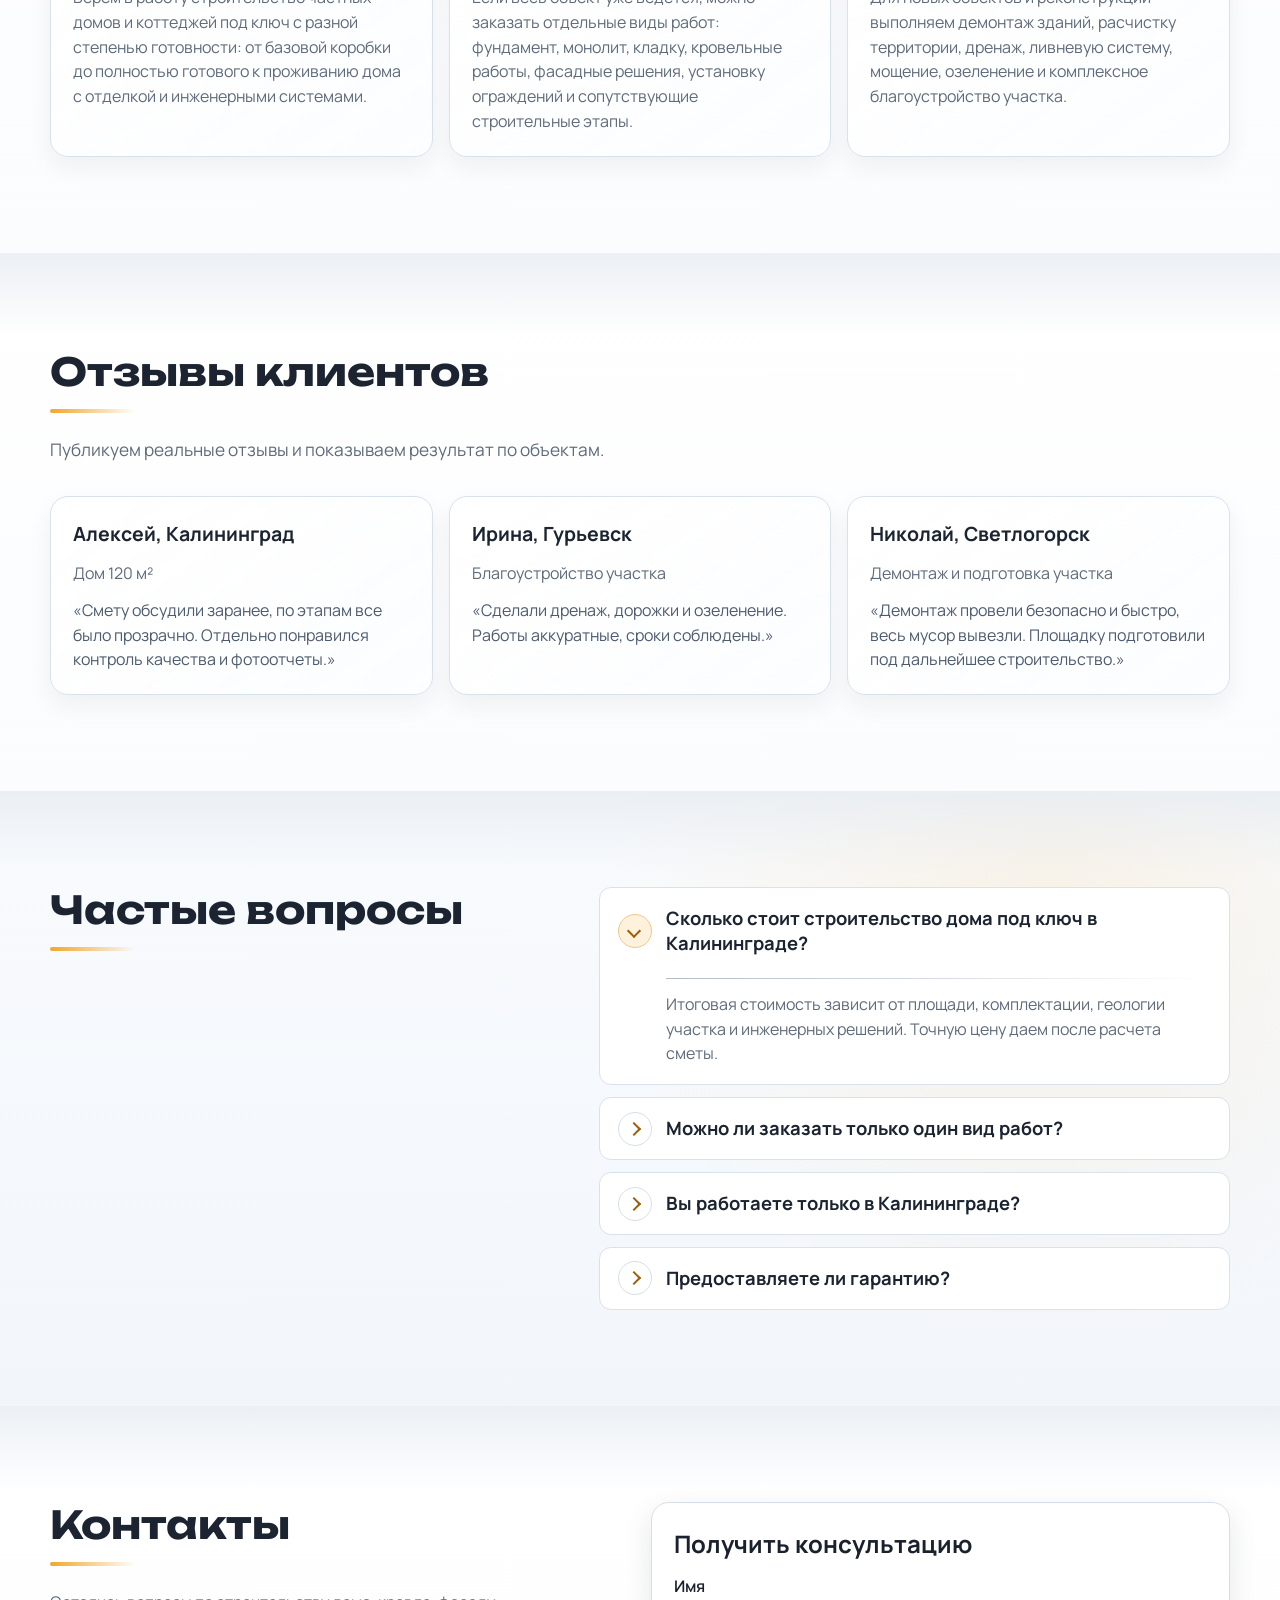
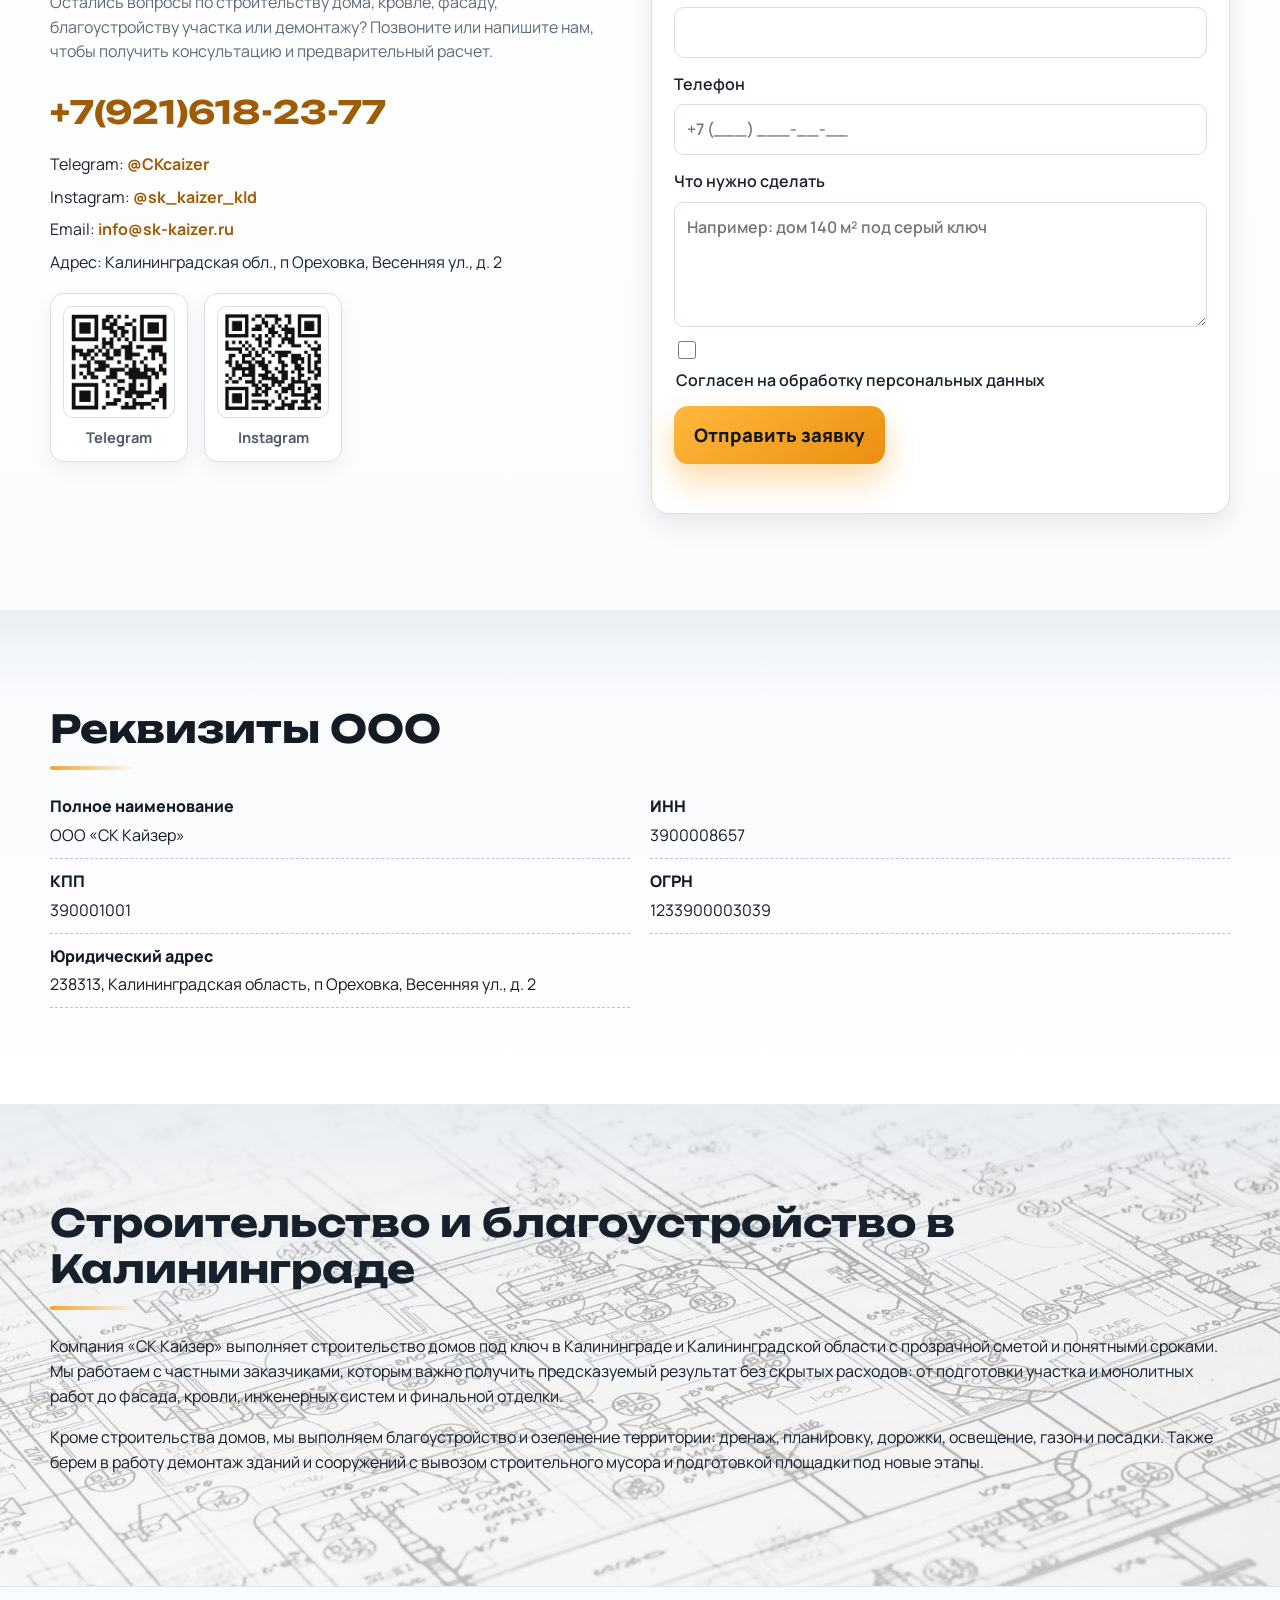
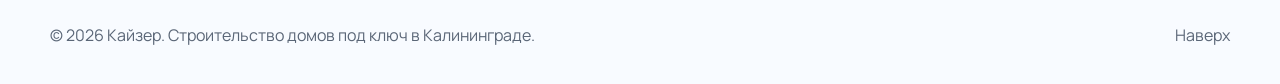
==== commit a54f34b8: "fix examples cards" ====
--- a/index.html
+++ b/index.html
@@ -717,9 +717,13 @@
               />
               <h3>Частный дом 1</h3>
               <p>Калининградская область</p>
-              <a class="btn btn--small" href="portfolio/dom-1/"
-                >Подробнее об объекте</a
+              <button
+                class="btn btn--small"
+                type="button"
+                data-modal-target="modal-project"
               >
+                Смотреть объект
+              </button>
             </article>
             <article
               class="portfolio-card"
@@ -737,9 +741,13 @@
               />
               <h3>Частный дом 2</h3>
               <p>Калининградская область</p>
-              <a class="btn btn--small" href="portfolio/dom-2/"
-                >Подробнее об объекте</a
+              <button
+                class="btn btn--small"
+                type="button"
+                data-modal-target="modal-project"
               >
+                Смотреть объект
+              </button>
             </article>
           </div>
         </div>
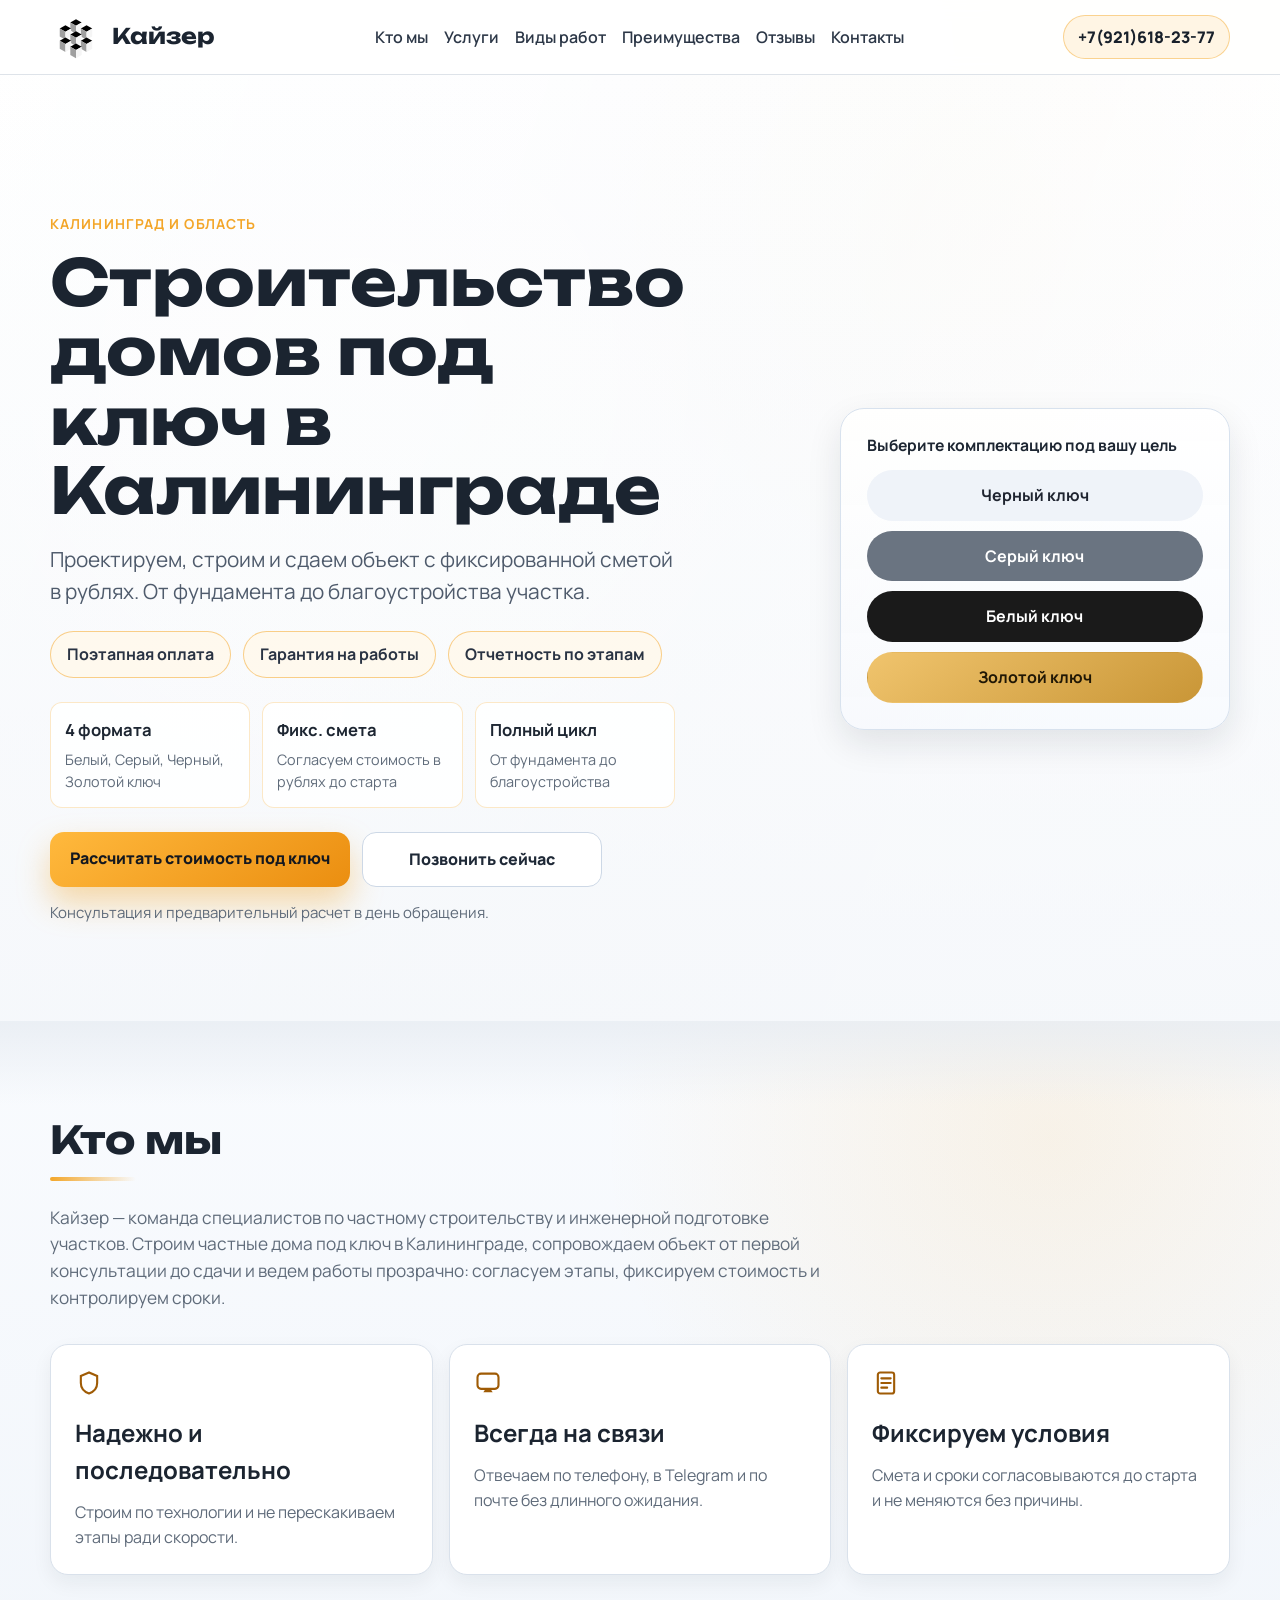
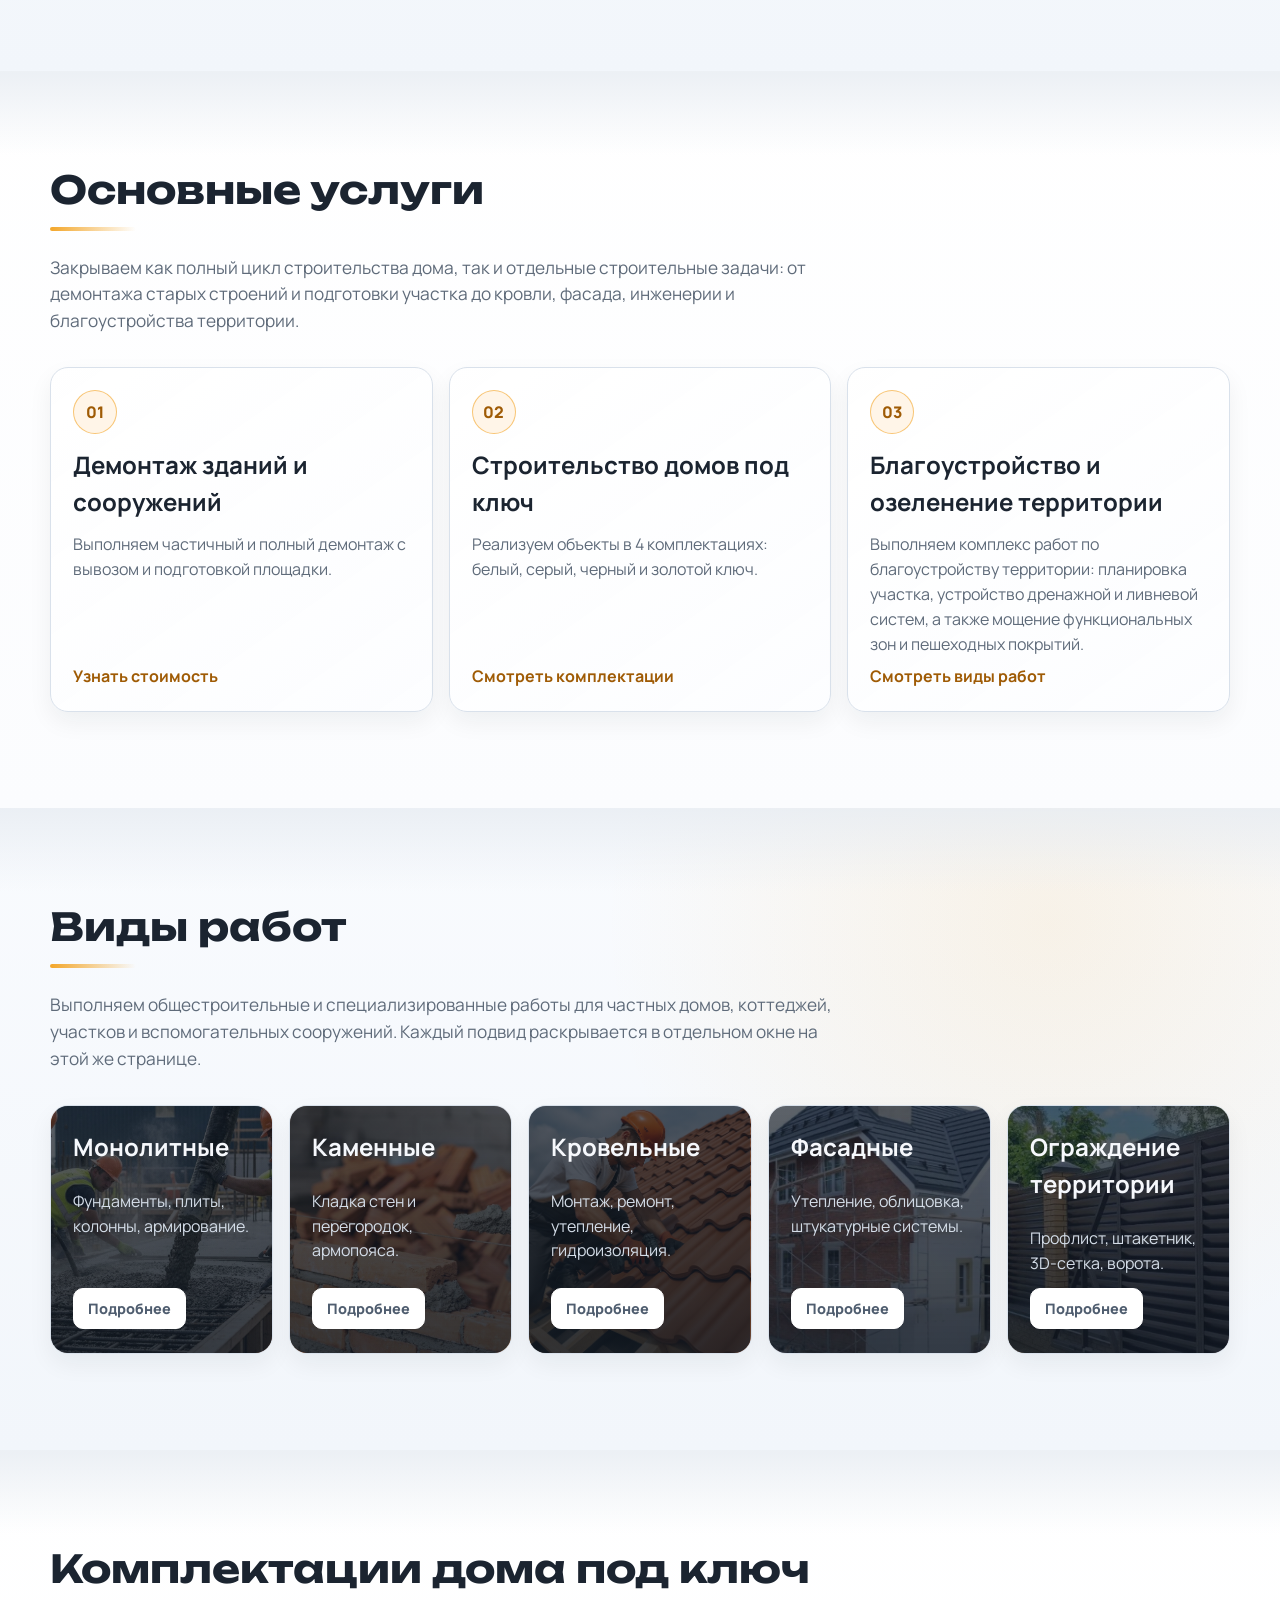
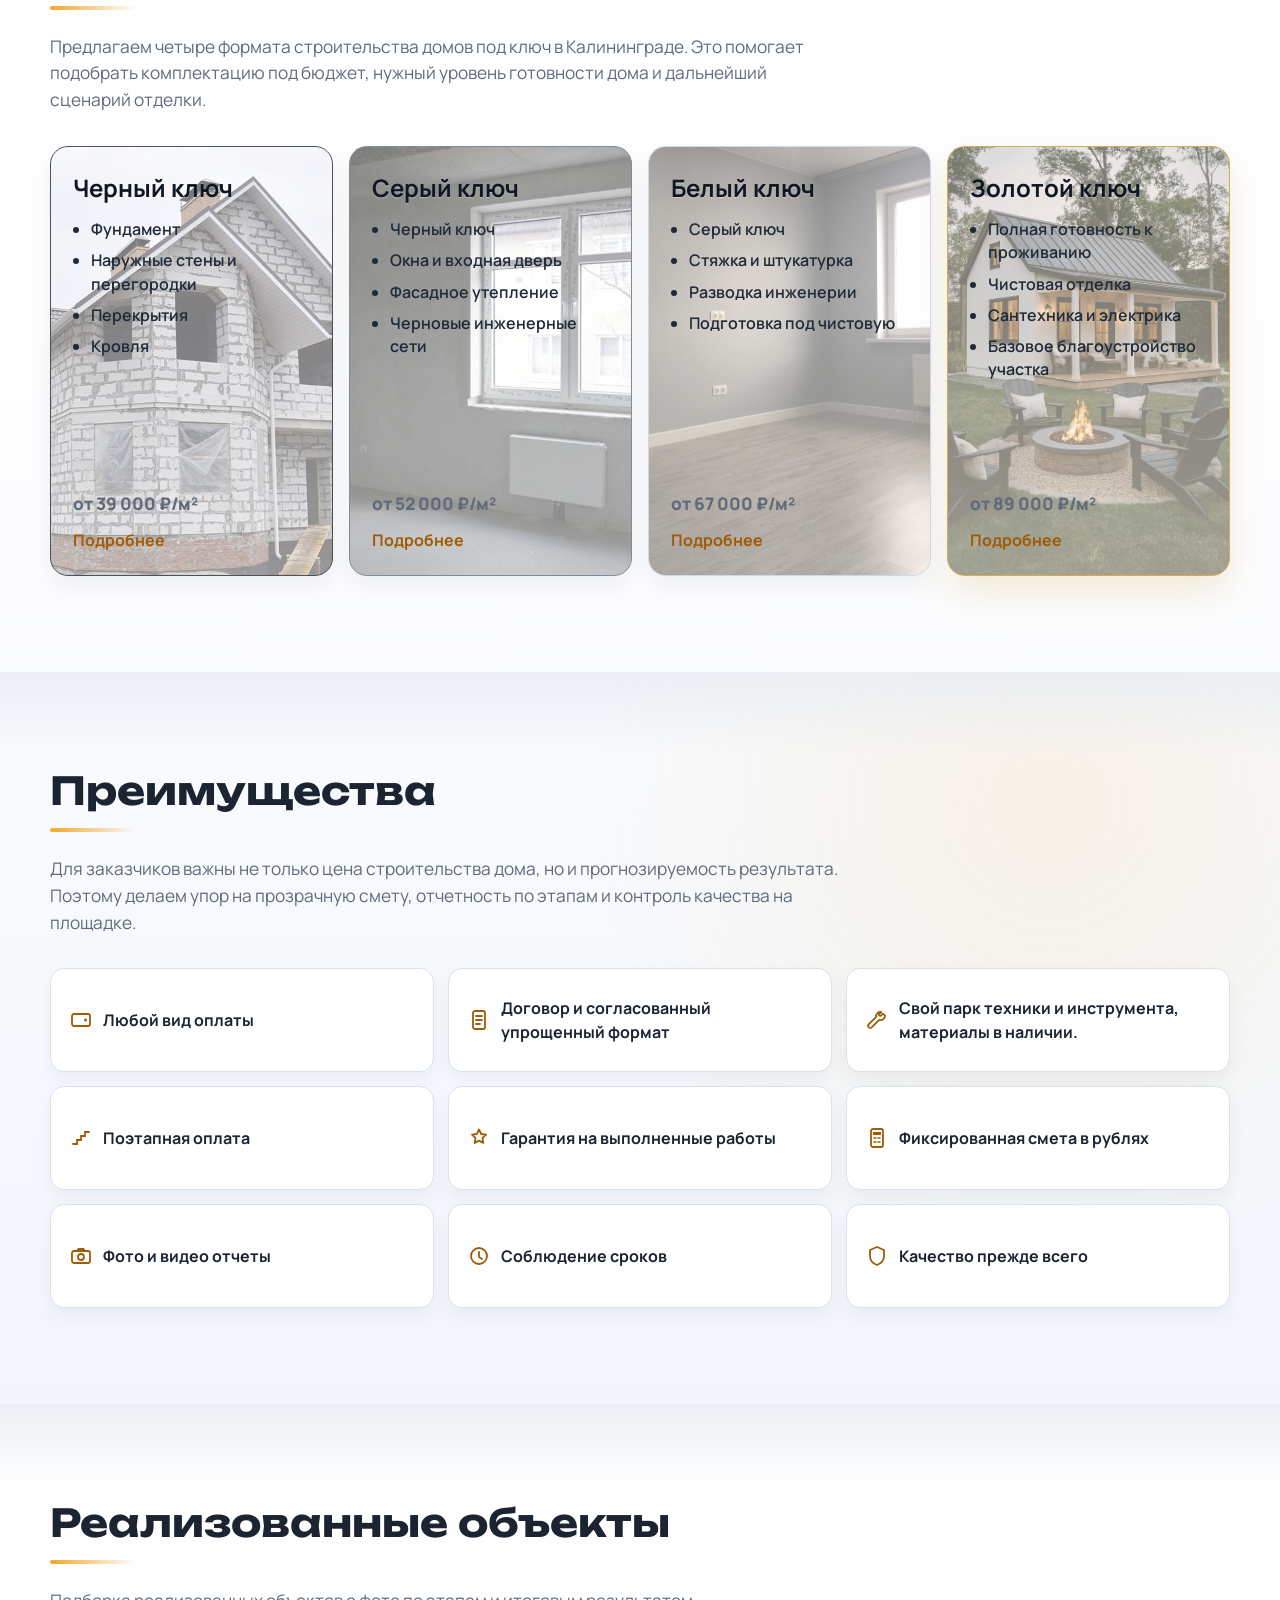
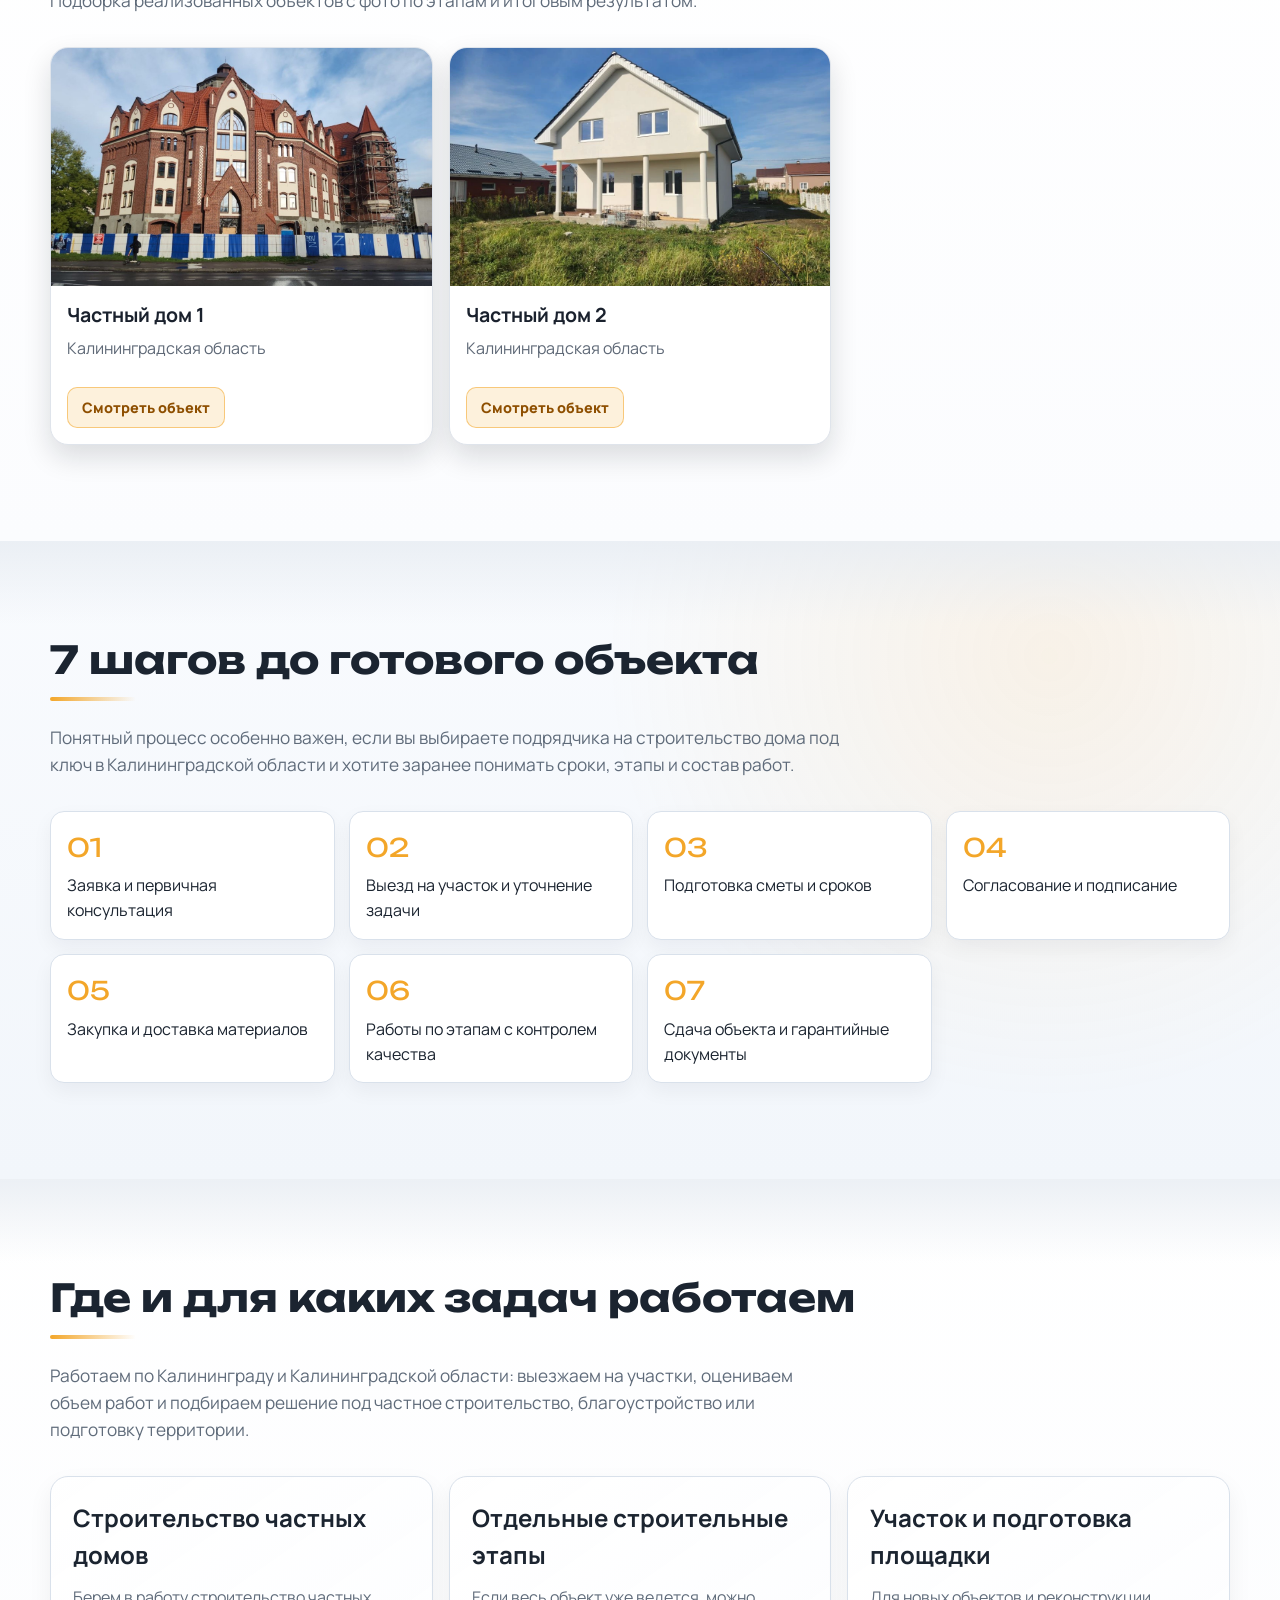
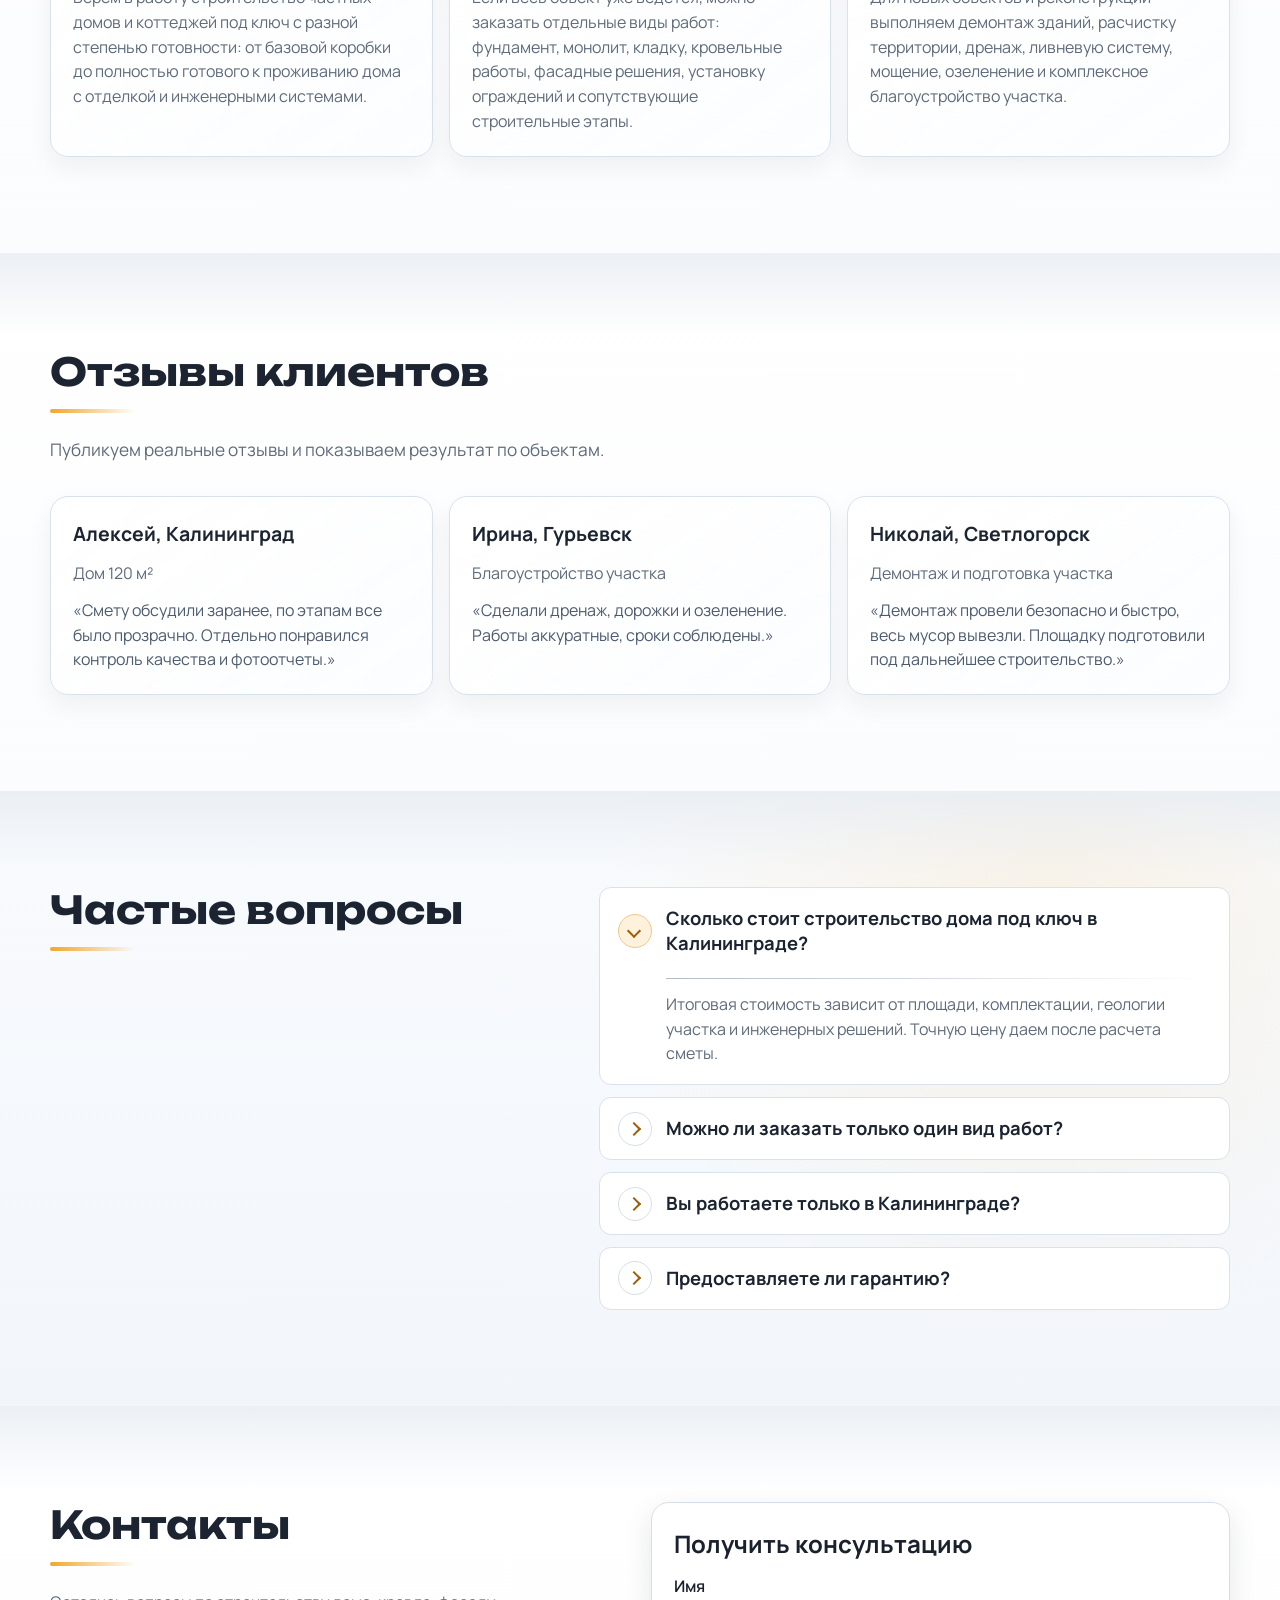
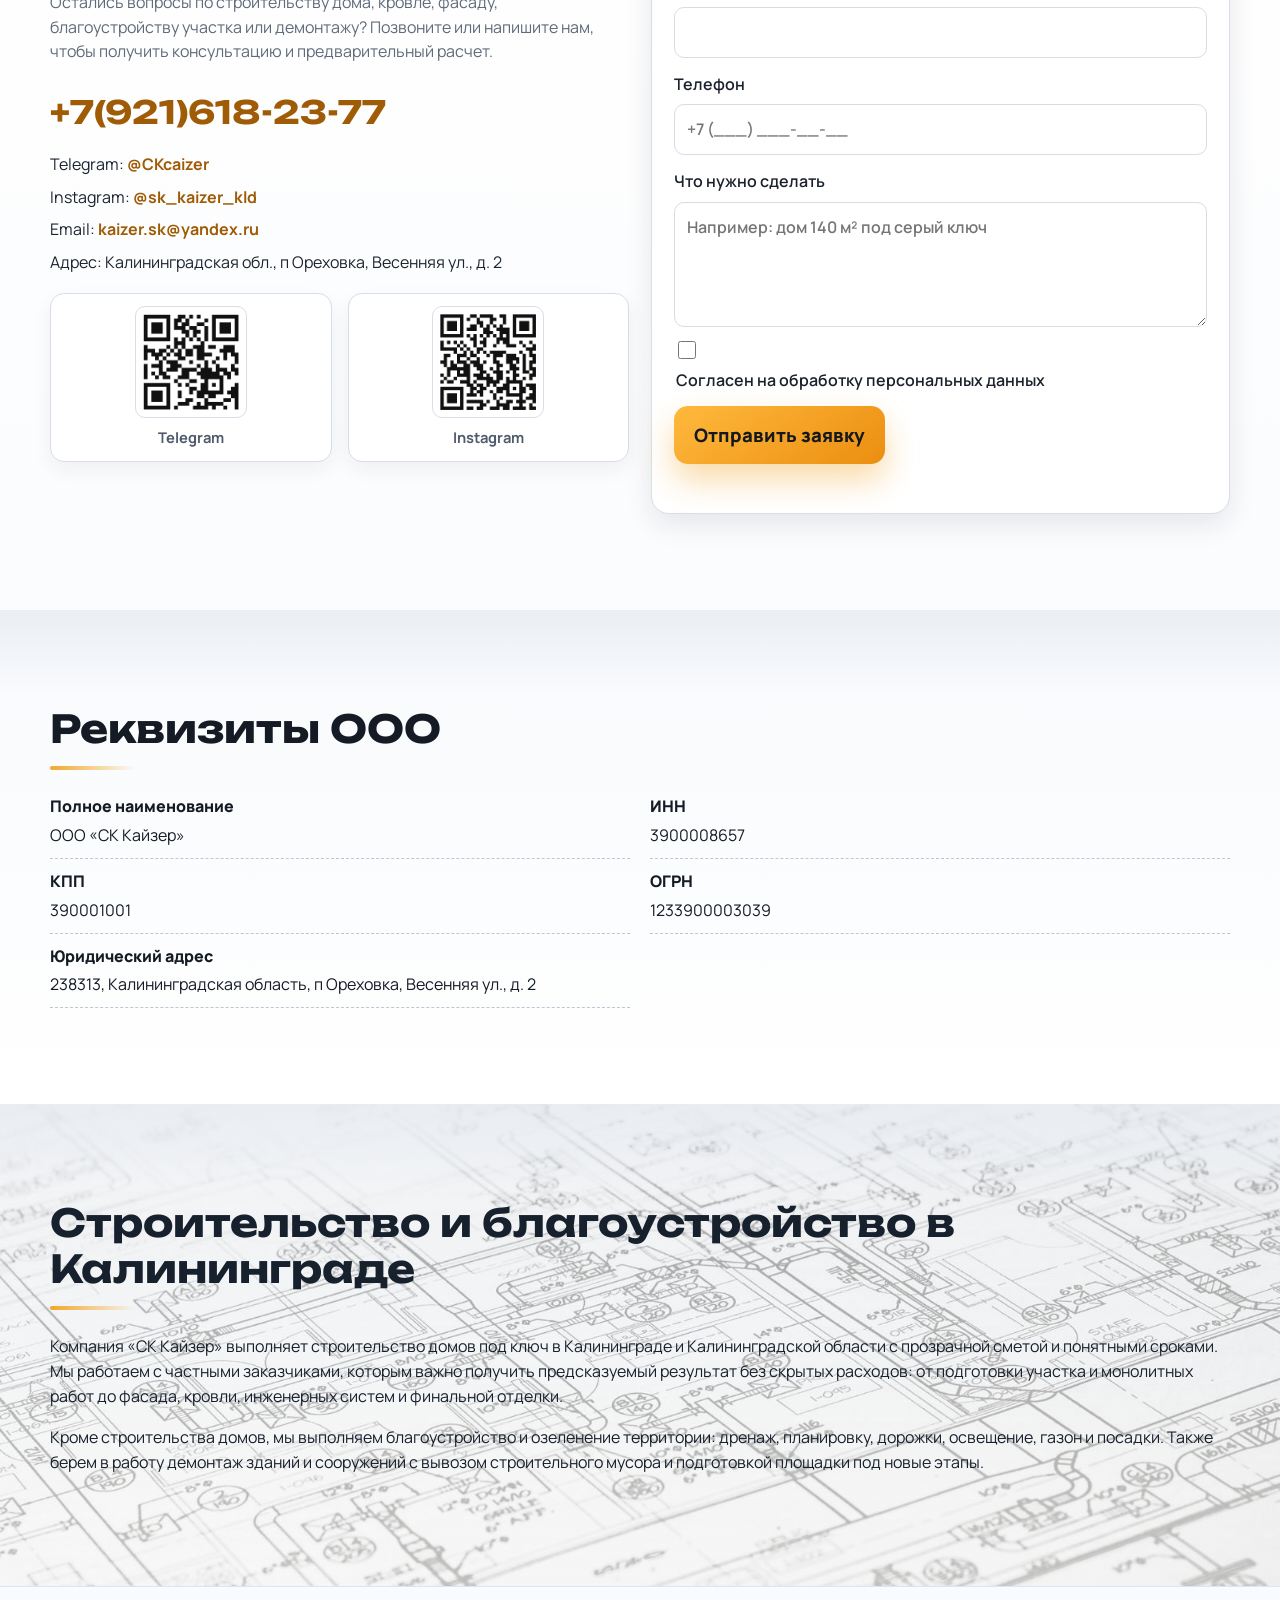
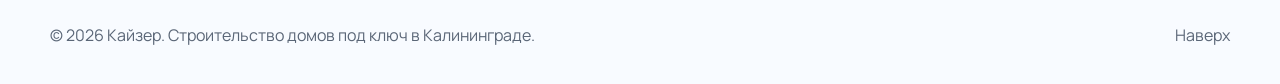
==== commit cf352447: "change email" ====
--- a/index.html
+++ b/index.html
@@ -60,7 +60,7 @@
         "image": "https://sk-kaizer.ru/assets/photos/hero/main-hero.jpg",
         "description": "Строительство домов под ключ, благоустройство участков, монолитные, каменные, кровельные, фасадные работы и демонтаж в Калининграде и Калининградской области.",
         "telephone": "+79216182377",
-        "email": "info@sk-kaizer.ru",
+        "email": "kaizer.sk@yandex.ru",
         "address": {
           "@type": "PostalAddress",
           "postalCode": "238313",
@@ -932,7 +932,7 @@
                 <a href="https://www.instagram.com/sk_kaizer_kld" target="_blank" rel="noopener noreferrer">@sk_kaizer_kld</a>
               </li>
               <li>
-                Email: <a href="mailto:info@sk-kaizer.ru">info@sk-kaizer.ru</a>
+                Email: <a href="mailto:kaizer.sk@yandex.ru">kaizer.sk@yandex.ru</a>
               </li>
               <li>
                 Адрес: Калининградская обл., п Ореховка, Весенняя ул., д. 2
@@ -966,7 +966,7 @@
 
           <form
             class="contacts__form"
-            action="https://formsubmit.co/ajax/ivityavelichkevich@gmail.com"
+            action="https://formsubmit.co/ajax/kaizer.sk@yandex.ru"
             method="POST"
           >
             <h3>Получить консультацию</h3>
--- a/styles.css
+++ b/styles.css
@@ -32,6 +32,7 @@
   color: var(--text-main);
   background: #ffffff;
   line-height: 1.55;
+  overflow-x: hidden;
 }
 
 body::before {
@@ -45,6 +46,7 @@
 
 img {
   max-width: 100%;
+  display: block;
 }
 
 a {
@@ -68,7 +70,7 @@
 }
 
 .container {
-  width: min(var(--container), calc(100% - 2rem));
+  width: min(var(--container), calc(100% - clamp(1rem, 3vw, 2rem)));
   margin-inline: auto;
 }
 
@@ -76,7 +78,7 @@
   position: relative;
   isolation: isolate;
   overflow: hidden;
-  padding: 96px 0;
+  padding: clamp(72px, 8vw, 96px) 0;
   background: linear-gradient(180deg, #ffffff 0%, #fbfcfe 100%);
 }
 
@@ -177,6 +179,10 @@
   gap: 22px;
 }
 
+.header__inner > * {
+  min-width: 0;
+}
+
 .brand {
   display: inline-flex;
   align-items: center;
@@ -212,7 +218,7 @@
   display: flex;
   justify-content: center;
   flex-wrap: wrap;
-  gap: 16px;
+  gap: 12px 16px;
 }
 
 .nav a {
@@ -248,7 +254,7 @@
 
 .hero {
   position: relative;
-  padding-top: 138px;
+  padding-top: clamp(108px, 12vw, 138px);
   min-height: 760px;
   background:
     linear-gradient(108deg, rgba(255, 255, 255, 0.62), rgba(255, 255, 255, 0.42) 58%, rgba(255, 255, 255, 0.68)),
@@ -276,6 +282,7 @@
 
 .hero__content {
   max-width: 780px;
+  min-width: 0;
 }
 
 .hero h1 {
@@ -346,6 +353,10 @@
   gap: 12px;
 }
 
+.hero__cta .btn {
+  min-width: min(100%, 240px);
+}
+
 .hero__promise {
   margin: 14px 0 0;
   color: #5e6a79;
@@ -462,7 +473,7 @@
 
 .service-photo {
   width: 100%;
-  min-height: 320px;
+  min-height: clamp(220px, 34vw, 320px);
   object-fit: cover;
   border-radius: var(--radius-lg);
   box-shadow: var(--shadow);
@@ -641,6 +652,7 @@
     linear-gradient(145deg, rgba(255, 255, 255, 0.98), rgba(252, 253, 255, 0.95)),
     linear-gradient(180deg, rgba(243, 166, 41, 0.05), rgba(243, 166, 41, 0));
   box-shadow: 0 10px 24px rgba(17, 28, 40, 0.06);
+  min-width: 0;
 }
 
 .card p {
@@ -1137,6 +1149,7 @@
   border-radius: 14px;
   background: #fff;
   box-shadow: 0 8px 20px rgba(17, 28, 40, 0.06);
+  flex: 1 1 150px;
 }
 
 .contacts__qr-card figcaption {
@@ -1193,7 +1206,7 @@
   align-items: center;
   line-height: 1.35;
   margin-left: 2px;
-  white-space: nowrap;
+  white-space: normal;
 }
 
 .contacts__form .btn--primary {
@@ -1248,6 +1261,7 @@
   gap: 16px;
   align-items: center;
   color: #5a6677;
+  flex-wrap: wrap;
 }
 
 .modal {
@@ -1269,7 +1283,7 @@
   border-radius: 18px;
   background: #fff;
   color: #111;
-  padding: 24px;
+  padding: clamp(18px, 3vw, 24px);
   position: relative;
 }
 
@@ -1456,6 +1470,16 @@
 }
 
 @media (max-width: 1100px) {
+  .header__inner {
+    grid-template-columns: auto 1fr;
+    row-gap: 14px;
+  }
+
+  .header__phone {
+    grid-column: 1 / -1;
+    justify-self: start;
+  }
+
   .cards--4,
   .cards--5,
   .benefits-grid,
@@ -1487,6 +1511,8 @@
 
   .keychain {
     margin-left: 0;
+    width: 100%;
+    max-width: 520px;
   }
 
   .project-modal__gallery {
@@ -1496,12 +1522,14 @@
 
 @media (max-width: 840px) {
   .menu-toggle {
-    display: inline-block;
-    justify-self: center;
+    display: inline-flex;
+    justify-self: end;
+    align-items: center;
   }
 
   .header__inner {
-    grid-template-columns: auto auto auto;
+    grid-template-columns: minmax(0, 1fr) auto;
+    min-height: 70px;
   }
 
   .project-modal__facts {
@@ -1515,20 +1543,26 @@
   .nav {
     grid-column: 1 / -1;
     display: none;
-    justify-content: flex-start;
-    padding-bottom: 14px;
+    flex-direction: column;
+    align-items: stretch;
+    gap: 10px;
+    padding: 6px 0 14px;
   }
 
   .nav.is-open {
     display: flex;
   }
 
+  .nav a {
+    display: block;
+    padding: 10px 12px;
+    border-radius: 12px;
+    background: rgba(248, 250, 252, 0.92);
+  }
+
   .header__phone {
+    grid-column: 1 / -1;
     font-size: 0.9rem;
-  }
-
-  .section {
-    padding: 78px 0;
   }
 
   .section + .section::before {
@@ -1537,8 +1571,22 @@
   }
 
   .hero {
-    padding-top: 98px;
+    padding-top: 96px;
     min-height: auto;
+  }
+
+  .hero__badges li,
+  .hero__metric,
+  .service-card,
+  .card,
+  .contacts__form {
+    padding: 18px;
+  }
+
+  .portfolio-card h3,
+  .portfolio-card p,
+  .portfolio-card .btn {
+    margin-inline: 14px;
   }
 
   .cards--4,
@@ -1557,3 +1605,100 @@
     align-items: flex-start;
   }
 }
+
+@media (max-width: 640px) {
+  .brand__text {
+    font-size: 1.05rem;
+  }
+
+  .brand__logo {
+    width: 44px;
+    height: 44px;
+  }
+
+  .hero h1 {
+    font-size: clamp(1.8rem, 9vw, 2.5rem);
+  }
+
+  .hero__lead,
+  .section__lead {
+    font-size: 1rem;
+  }
+
+  .hero__cta .btn,
+  .cta-panel__actions .btn,
+  .contacts__form .btn--primary {
+    width: 100%;
+    min-width: 0;
+  }
+
+  .contacts__qr-row {
+    gap: 12px;
+  }
+
+  .contacts__qr-card {
+    flex-basis: calc(50% - 6px);
+  }
+
+  .project-modal__gallery {
+    grid-template-columns: repeat(2, minmax(0, 1fr));
+  }
+
+  .modal {
+    padding: 12px;
+  }
+
+  .modal__panel--project {
+    max-height: calc(100vh - 24px);
+  }
+}
+
+@media (max-width: 480px) {
+  .header__inner {
+    gap: 12px;
+  }
+
+  .header__phone {
+    width: 100%;
+    justify-self: stretch;
+    text-align: center;
+  }
+
+  .hero__badges {
+    gap: 10px;
+  }
+
+  .hero__badges li {
+    width: 100%;
+    text-align: center;
+  }
+
+  .hero__metrics,
+  .project-modal__gallery,
+  .contacts__qr-row,
+  .requisites {
+    grid-template-columns: 1fr;
+  }
+
+  .contacts__qr-card {
+    flex-basis: 100%;
+  }
+
+  .faq-item__question {
+    padding: 16px 14px 16px 58px;
+    font-size: 1rem;
+  }
+
+  .faq-item__answer {
+    padding: 0 14px 16px 58px;
+  }
+
+  .faq-item.is-open .faq-item__answer::before {
+    left: 58px;
+    right: 14px;
+  }
+
+  .project-modal__hero {
+    height: min(42vh, 280px);
+  }
+}
